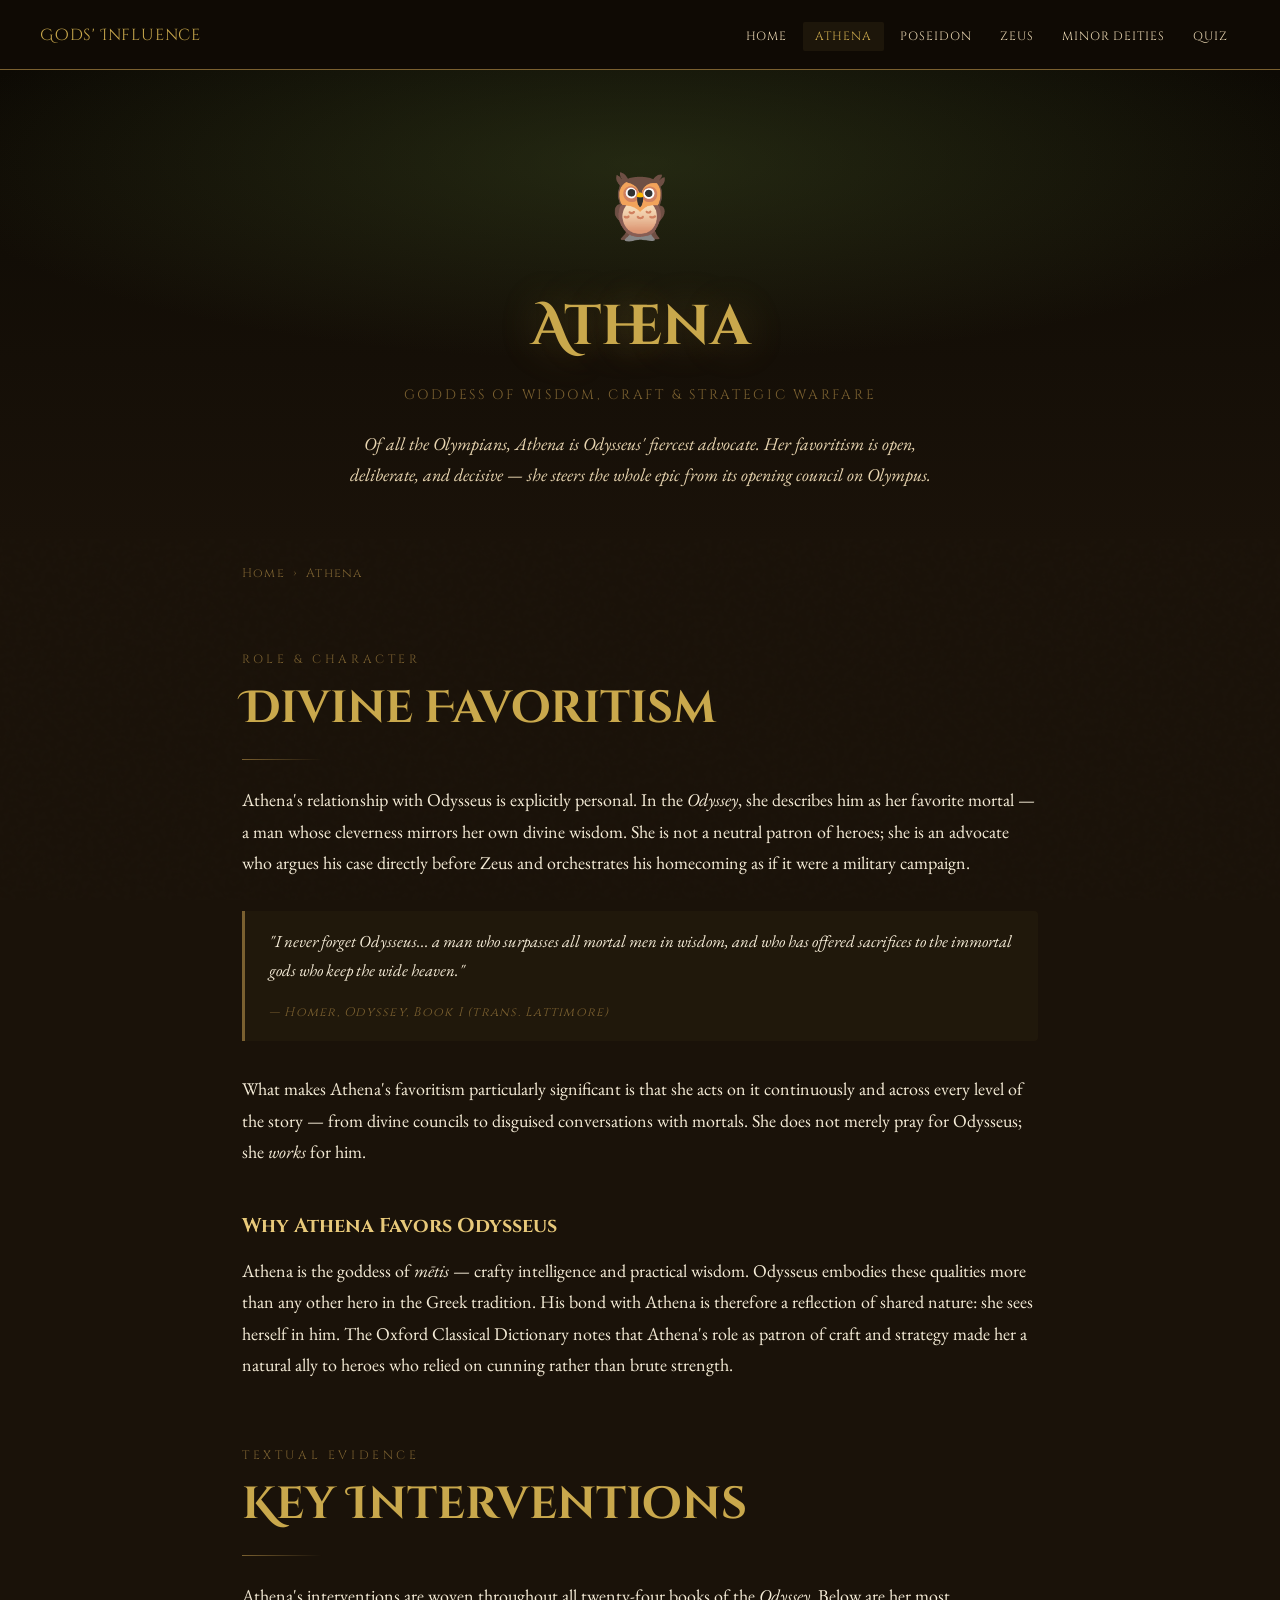
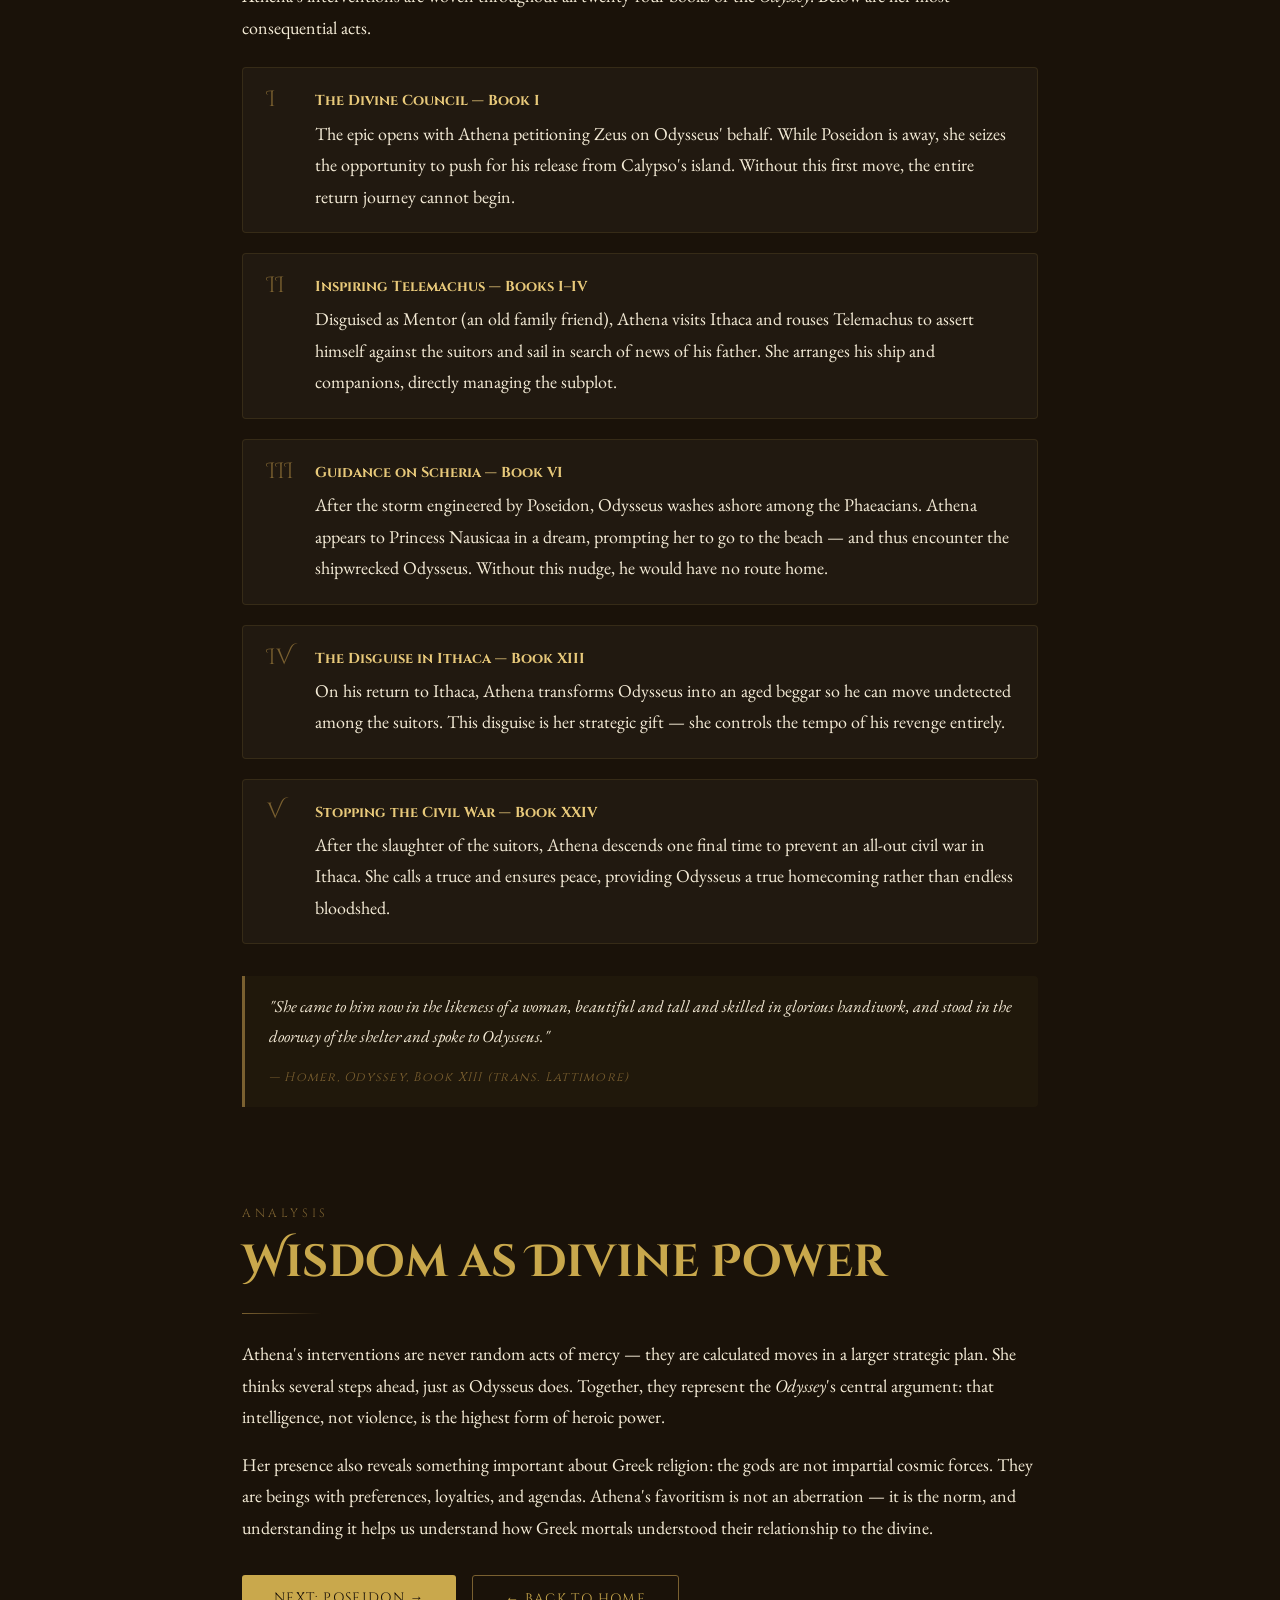
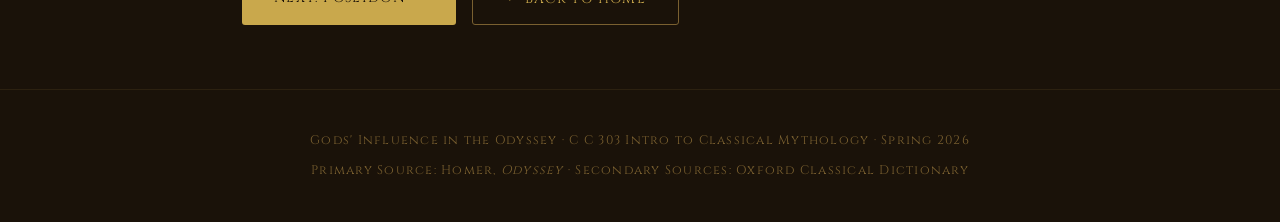
==== athena.html @ a0365f71 "initial base website" ====
<!DOCTYPE html>
<html lang="en">
<head>
  <meta charset="UTF-8" />
  <meta name="viewport" content="width=device-width, initial-scale=1.0" />
  <title>Athena — Gods' Influence in the Odyssey</title>
  <link rel="stylesheet" href="style.css" />
</head>
<body>

  <nav>
    <a href="index.html" class="nav-brand">Gods' Influence</a>
    <ul class="nav-links">
      <li><a href="index.html">Home</a></li>
      <li><a href="athena.html" class="active">Athena</a></li>
      <li><a href="poseidon.html">Poseidon</a></li>
      <li><a href="zeus.html">Zeus</a></li>
      <li><a href="minor.html">Minor Deities</a></li>
      <li><a href="quiz.html">Quiz</a></li>
    </ul>
  </nav>

  <div class="page">

    <!-- HERO -->
    <section class="god-hero">
      <div class="god-hero-bg" style="background:
        radial-gradient(ellipse 80% 60% at 50% 20%, rgba(74,94,42,0.35) 0%, transparent 70%),
        linear-gradient(180deg, #0d0a04 0%, #1a1209 100%);"></div>
      <div class="god-hero-content">
        <span class="god-hero-icon">🦉</span>
        <h1>Athena</h1>
        <p class="god-hero-epithet">Goddess of Wisdom, Craft & Strategic Warfare</p>
        <p class="god-hero-desc">
          Of all the Olympians, Athena is Odysseus' fiercest advocate. Her favoritism is open,
          deliberate, and decisive — she steers the whole epic from its opening council on Olympus.
        </p>
      </div>
    </section>

    <!-- BREADCRUMB -->
    <div class="breadcrumb">
      <a href="index.html">Home</a><span>›</span>Athena
    </div>

    <!-- ROLE & FAVORITISM -->
    <section class="section fade-in">
      <p class="section-label">Role & Character</p>
      <h2>Divine Favoritism</h2>
      <div class="divider"></div>
      <p>
        Athena's relationship with Odysseus is explicitly personal. In the <em>Odyssey</em>, she
        describes him as her favorite mortal — a man whose cleverness mirrors her own divine wisdom.
        She is not a neutral patron of heroes; she is an advocate who argues his case directly before
        Zeus and orchestrates his homecoming as if it were a military campaign.
      </p>

      <div class="quote-block">
        <blockquote>
          "I never forget Odysseus... a man who surpasses all mortal men in wisdom, and who has
          offered sacrifices to the immortal gods who keep the wide heaven."
        </blockquote>
        <cite>— Homer, <em>Odyssey</em>, Book I (trans. Lattimore)</cite>
      </div>

      <p>
        What makes Athena's favoritism particularly significant is that she acts on it continuously
        and across every level of the story — from divine councils to disguised conversations with
        mortals. She does not merely pray for Odysseus; she <em>works</em> for him.
      </p>

      <h3>Why Athena Favors Odysseus</h3>
      <p>
        Athena is the goddess of <em>mētis</em> — crafty intelligence and practical wisdom.
        Odysseus embodies these qualities more than any other hero in the Greek tradition. His
        bond with Athena is therefore a reflection of shared nature: she sees herself in him.
        The Oxford Classical Dictionary notes that Athena's role as patron of craft and strategy
        made her a natural ally to heroes who relied on cunning rather than brute strength.
      </p>
    </section>

    <!-- KEY INTERVENTIONS -->
    <section class="section" style="padding-top:0;">
      <p class="section-label">Textual Evidence</p>
      <h2>Key Interventions</h2>
      <div class="divider"></div>
      <p>
        Athena's interventions are woven throughout all twenty-four books of the <em>Odyssey</em>.
        Below are her most consequential acts.
      </p>

      <div class="interventions">

        <div class="intervention">
          <div class="intervention-num">I</div>
          <div class="intervention-text">
            <strong>The Divine Council — Book I</strong>
            The epic opens with Athena petitioning Zeus on Odysseus' behalf. While Poseidon is away,
            she seizes the opportunity to push for his release from Calypso's island. Without this
            first move, the entire return journey cannot begin.
          </div>
        </div>

        <div class="intervention">
          <div class="intervention-num">II</div>
          <div class="intervention-text">
            <strong>Inspiring Telemachus — Books I–IV</strong>
            Disguised as Mentor (an old family friend), Athena visits Ithaca and rouses Telemachus
            to assert himself against the suitors and sail in search of news of his father. She
            arranges his ship and companions, directly managing the subplot.
          </div>
        </div>

        <div class="intervention">
          <div class="intervention-num">III</div>
          <div class="intervention-text">
            <strong>Guidance on Scheria — Book VI</strong>
            After the storm engineered by Poseidon, Odysseus washes ashore among the Phaeacians.
            Athena appears to Princess Nausicaa in a dream, prompting her to go to the beach — and
            thus encounter the shipwrecked Odysseus. Without this nudge, he would have no route home.
          </div>
        </div>

        <div class="intervention">
          <div class="intervention-num">IV</div>
          <div class="intervention-text">
            <strong>The Disguise in Ithaca — Book XIII</strong>
            On his return to Ithaca, Athena transforms Odysseus into an aged beggar so he can move
            undetected among the suitors. This disguise is her strategic gift — she controls the
            tempo of his revenge entirely.
          </div>
        </div>

        <div class="intervention">
          <div class="intervention-num">V</div>
          <div class="intervention-text">
            <strong>Stopping the Civil War — Book XXIV</strong>
            After the slaughter of the suitors, Athena descends one final time to prevent an all-out
            civil war in Ithaca. She calls a truce and ensures peace, providing Odysseus a true
            homecoming rather than endless bloodshed.
          </div>
        </div>

      </div>

      <div class="quote-block">
        <blockquote>
          "She came to him now in the likeness of a woman, beautiful and tall and skilled in
          glorious handiwork, and stood in the doorway of the shelter and spoke to Odysseus."
        </blockquote>
        <cite>— Homer, <em>Odyssey</em>, Book XIII (trans. Lattimore)</cite>
      </div>
    </section>

    <!-- SIGNIFICANCE -->
    <section class="section" style="padding-top:0;">
      <p class="section-label">Analysis</p>
      <h2>Wisdom as Divine Power</h2>
      <div class="divider"></div>
      <p>
        Athena's interventions are never random acts of mercy — they are calculated moves in a
        larger strategic plan. She thinks several steps ahead, just as Odysseus does. Together,
        they represent the <em>Odyssey</em>'s central argument: that intelligence, not violence,
        is the highest form of heroic power.
      </p>
      <p style="margin-top:1rem;">
        Her presence also reveals something important about Greek religion: the gods are not
        impartial cosmic forces. They are beings with preferences, loyalties, and agendas.
        Athena's favoritism is not an aberration — it is the norm, and understanding it helps us
        understand how Greek mortals understood their relationship to the divine.
      </p>
      <div style="margin-top:2rem;display:flex;gap:1rem;flex-wrap:wrap;">
        <a href="poseidon.html" class="btn btn-primary" style="text-decoration:none;">Next: Poseidon →</a>
        <a href="index.html" class="btn btn-secondary" style="text-decoration:none;">← Back to Home</a>
      </div>
    </section>

  </div>

  <footer>
    <p>Gods' Influence in the Odyssey · C C 303 Intro to Classical Mythology · Spring 2026</p>
    <p>Primary Source: Homer, <em>Odyssey</em> · Secondary Sources: Oxford Classical Dictionary</p>
  </footer>

</body>
</html>
---- style.css ----
@import url('https://fonts.googleapis.com/css2?family=Cinzel+Decorative:wght@400;700;900&family=Cinzel:wght@400;600;700&family=EB+Garamond:ital,wght@0,400;0,500;1,400;1,500&display=swap');

:root {
  --gold: #c9a84c;
  --gold-light: #e8c97a;
  --gold-dim: #7a6030;
  --parchment: #f5ecd7;
  --parchment-dark: #e8d5b0;
  --ink: #1a1209;
  --ink-mid: #3a2e1a;
  --olive: #4a5e2a;
  --aegean: #1a3a5c;
  --aegean-light: #2a5580;
  --terracotta: #b54a2a;
  --shadow: rgba(0,0,0,0.5);
  --nav-h: 70px;
}

*, *::before, *::after { box-sizing: border-box; margin: 0; padding: 0; }

html { scroll-behavior: smooth; }

body {
  background: var(--ink);
  color: var(--parchment);
  font-family: 'EB Garamond', Georgia, serif;
  font-size: 18px;
  line-height: 1.75;
  min-height: 100vh;
}

/* ── NOISE OVERLAY ── */
body::before {
  content: '';
  position: fixed;
  inset: 0;
  background-image: url("data:image/svg+xml,%3Csvg viewBox='0 0 200 200' xmlns='http://www.w3.org/2000/svg'%3E%3Cfilter id='n'%3E%3CfeTurbulence type='fractalNoise' baseFrequency='0.75' numOctaves='4' stitchTiles='stitch'/%3E%3C/filter%3E%3Crect width='100%25' height='100%25' filter='url(%23n)' opacity='0.04'/%3E%3C/svg%3E");
  pointer-events: none;
  z-index: 0;
  opacity: 0.3;
}

/* ── NAVIGATION ── */
nav {
  position: fixed;
  top: 0; left: 0; right: 0;
  height: var(--nav-h);
  background: rgba(15, 10, 5, 0.92);
  backdrop-filter: blur(10px);
  border-bottom: 1px solid var(--gold-dim);
  display: flex;
  align-items: center;
  justify-content: space-between;
  padding: 0 2.5rem;
  z-index: 1000;
}

.nav-brand {
  font-family: 'Cinzel Decorative', serif;
  font-size: 1rem;
  color: var(--gold);
  text-decoration: none;
  letter-spacing: 0.05em;
}

.nav-links {
  display: flex;
  gap: 0.25rem;
  list-style: none;
  flex-wrap: wrap;
  justify-content: flex-end;
}

.nav-links a {
  font-family: 'Cinzel', serif;
  font-size: 0.75rem;
  letter-spacing: 0.08em;
  text-transform: uppercase;
  color: var(--parchment-dark);
  text-decoration: none;
  padding: 0.4rem 0.75rem;
  border-radius: 2px;
  transition: color 0.2s, background 0.2s;
}

.nav-links a:hover, .nav-links a.active {
  color: var(--gold);
  background: rgba(201,168,76,0.08);
}

/* ── PAGE WRAPPER ── */
.page { padding-top: var(--nav-h); position: relative; z-index: 1; }

/* ── HERO ── */
.hero {
  position: relative;
  min-height: 92vh;
  display: flex;
  flex-direction: column;
  align-items: center;
  justify-content: center;
  text-align: center;
  padding: 4rem 2rem;
  overflow: hidden;
}

.hero-bg {
  position: absolute;
  inset: 0;
  background:
    radial-gradient(ellipse 80% 60% at 50% 30%, rgba(26,58,92,0.6) 0%, transparent 70%),
    radial-gradient(ellipse 50% 40% at 80% 70%, rgba(181,74,42,0.15) 0%, transparent 60%),
    radial-gradient(ellipse 60% 50% at 20% 80%, rgba(74,94,42,0.1) 0%, transparent 60%),
    linear-gradient(180deg, #0d0a04 0%, #1a1209 60%, #0d0a04 100%);
}

.hero-columns {
  position: absolute;
  inset: 0;
  background-image:
    repeating-linear-gradient(90deg, transparent, transparent 120px, rgba(201,168,76,0.03) 120px, rgba(201,168,76,0.03) 122px);
  pointer-events: none;
}

.hero-content { position: relative; z-index: 2; max-width: 850px; }

.hero-eyebrow {
  font-family: 'Cinzel', serif;
  font-size: 0.8rem;
  letter-spacing: 0.3em;
  color: var(--gold-dim);
  text-transform: uppercase;
  margin-bottom: 1.5rem;
  animation: fadeUp 0.8s ease both;
}

.hero h1 {
  font-family: 'Cinzel Decorative', serif;
  font-size: clamp(2.2rem, 6vw, 4.5rem);
  font-weight: 900;
  color: var(--gold);
  line-height: 1.15;
  margin-bottom: 1.5rem;
  text-shadow: 0 0 60px rgba(201,168,76,0.3), 0 2px 4px rgba(0,0,0,0.8);
  animation: fadeUp 0.8s 0.1s ease both;
}

.hero-subtitle {
  font-size: 1.2rem;
  font-style: italic;
  color: var(--parchment-dark);
  max-width: 640px;
  margin: 0 auto 2.5rem;
  animation: fadeUp 0.8s 0.2s ease both;
}

.hero-divider {
  width: 120px;
  height: 1px;
  background: linear-gradient(90deg, transparent, var(--gold), transparent);
  margin: 0 auto 2.5rem;
  animation: fadeUp 0.8s 0.3s ease both;
}

.hero-thesis {
  background: rgba(201,168,76,0.06);
  border: 1px solid rgba(201,168,76,0.2);
  border-radius: 4px;
  padding: 1.5rem 2rem;
  font-size: 1.05rem;
  color: var(--parchment);
  max-width: 680px;
  margin: 0 auto 3rem;
  animation: fadeUp 0.8s 0.4s ease both;
}

/* ── GOD CARDS ── */
.gods-grid {
  display: grid;
  grid-template-columns: repeat(auto-fit, minmax(260px, 1fr));
  gap: 1.5rem;
  max-width: 1100px;
  margin: 0 auto;
  padding: 0 2rem 5rem;
  animation: fadeUp 0.8s 0.5s ease both;
}

.god-card {
  background: rgba(255,255,255,0.03);
  border: 1px solid rgba(201,168,76,0.15);
  border-radius: 4px;
  padding: 2rem 1.75rem;
  text-decoration: none;
  color: inherit;
  display: flex;
  flex-direction: column;
  gap: 0.75rem;
  transition: transform 0.25s, border-color 0.25s, background 0.25s;
  position: relative;
  overflow: hidden;
}

.god-card::before {
  content: '';
  position: absolute;
  inset: 0;
  opacity: 0;
  transition: opacity 0.3s;
}

.god-card:hover { transform: translateY(-4px); border-color: var(--gold-dim); background: rgba(255,255,255,0.06); }
.god-card:hover::before { opacity: 1; }

.god-card.athena::before { background: radial-gradient(ellipse at top, rgba(74,94,42,0.15) 0%, transparent 70%); }
.god-card.poseidon::before { background: radial-gradient(ellipse at top, rgba(26,58,92,0.3) 0%, transparent 70%); }
.god-card.zeus::before { background: radial-gradient(ellipse at top, rgba(201,168,76,0.1) 0%, transparent 70%); }
.god-card.minor::before { background: radial-gradient(ellipse at top, rgba(181,74,42,0.1) 0%, transparent 70%); }

.god-card-icon { font-size: 2.5rem; }
.god-card-title {
  font-family: 'Cinzel', serif;
  font-size: 1.2rem;
  color: var(--gold);
  font-weight: 600;
}
.god-card-role {
  font-size: 0.85rem;
  font-family: 'Cinzel', serif;
  letter-spacing: 0.1em;
  color: var(--gold-dim);
  text-transform: uppercase;
}
.god-card-desc { font-size: 0.95rem; color: var(--parchment-dark); }
.god-card-arrow {
  font-family: 'Cinzel', serif;
  font-size: 0.8rem;
  color: var(--gold-dim);
  letter-spacing: 0.1em;
  margin-top: auto;
  transition: color 0.2s;
}
.god-card:hover .god-card-arrow { color: var(--gold); }

/* ── SECTION CONTAINERS ── */
.section { max-width: 860px; margin: 0 auto; padding: 4rem 2rem; }
.section + .section { padding-top: 0; }

.section-label {
  font-family: 'Cinzel', serif;
  font-size: 0.75rem;
  letter-spacing: 0.3em;
  color: var(--gold-dim);
  text-transform: uppercase;
  margin-bottom: 0.75rem;
}

.section h2 {
  font-family: 'Cinzel Decorative', serif;
  font-size: clamp(1.6rem, 4vw, 2.8rem);
  color: var(--gold);
  line-height: 1.2;
  margin-bottom: 1.5rem;
}

.section h3 {
  font-family: 'Cinzel', serif;
  font-size: 1.25rem;
  color: var(--gold-light);
  margin: 2.5rem 0 0.75rem;
}

.divider {
  width: 80px;
  height: 1px;
  background: linear-gradient(90deg, var(--gold-dim), transparent);
  margin: 1.5rem 0;
}

/* ── QUOTE BLOCK ── */
.quote-block {
  border-left: 3px solid var(--gold-dim);
  padding: 1rem 1.5rem;
  margin: 2rem 0;
  background: rgba(201,168,76,0.04);
  border-radius: 0 4px 4px 0;
}

.quote-block blockquote {
  font-style: italic;
  font-size: 1.05rem;
  color: var(--parchment);
  margin-bottom: 0.5rem;
}

.quote-block cite {
  font-family: 'Cinzel', serif;
  font-size: 0.78rem;
  color: var(--gold-dim);
  letter-spacing: 0.1em;
}

/* ── INTERVENTION CARDS ── */
.interventions { display: flex; flex-direction: column; gap: 1.25rem; margin: 1.5rem 0; }

.intervention {
  background: rgba(255,255,255,0.03);
  border: 1px solid rgba(201,168,76,0.12);
  border-radius: 4px;
  padding: 1.25rem 1.5rem;
  display: flex;
  gap: 1rem;
  align-items: flex-start;
}

.intervention-num {
  font-family: 'Cinzel Decorative', serif;
  font-size: 1.4rem;
  color: var(--gold-dim);
  line-height: 1;
  min-width: 2rem;
}

.intervention-text strong {
  font-family: 'Cinzel', serif;
  font-size: 0.9rem;
  color: var(--gold-light);
  display: block;
  margin-bottom: 0.25rem;
}

/* ── GOD PAGE HERO ── */
.god-hero {
  min-height: 45vh;
  display: flex;
  flex-direction: column;
  align-items: center;
  justify-content: center;
  text-align: center;
  padding: 5rem 2rem 3rem;
  position: relative;
  overflow: hidden;
}

.god-hero-bg {
  position: absolute;
  inset: 0;
  z-index: 0;
}

.god-hero-content { position: relative; z-index: 1; }

.god-hero-icon { font-size: 4rem; margin-bottom: 1rem; display: block; }

.god-hero h1 {
  font-family: 'Cinzel Decorative', serif;
  font-size: clamp(2rem, 5vw, 3.5rem);
  color: var(--gold);
  text-shadow: 0 0 40px rgba(201,168,76,0.3);
  margin-bottom: 0.5rem;
}

.god-hero-epithet {
  font-family: 'Cinzel', serif;
  font-size: 0.85rem;
  letter-spacing: 0.2em;
  color: var(--gold-dim);
  text-transform: uppercase;
  margin-bottom: 1.25rem;
}

.god-hero-desc {
  font-style: italic;
  color: var(--parchment-dark);
  max-width: 600px;
  margin: 0 auto;
}

/* ── MINOR DEITY CARDS ── */
.minor-grid {
  display: grid;
  grid-template-columns: repeat(auto-fit, minmax(250px, 1fr));
  gap: 1.5rem;
  margin: 2rem 0;
}

.minor-card {
  background: rgba(255,255,255,0.03);
  border: 1px solid rgba(201,168,76,0.12);
  border-radius: 4px;
  padding: 1.75rem;
}

.minor-card-header {
  display: flex;
  align-items: center;
  gap: 0.75rem;
  margin-bottom: 1rem;
}

.minor-card-icon { font-size: 2rem; }

.minor-card h3 {
  font-family: 'Cinzel', serif;
  font-size: 1.1rem;
  color: var(--gold);
  margin: 0;
}

.minor-card-role {
  font-size: 0.78rem;
  font-family: 'Cinzel', serif;
  color: var(--gold-dim);
  letter-spacing: 0.1em;
  text-transform: uppercase;
}

/* ── QUIZ ── */
.quiz-container {
  max-width: 700px;
  margin: 0 auto;
  padding: 3rem 2rem 5rem;
}

.quiz-header { text-align: center; margin-bottom: 3rem; }

.quiz-progress {
  display: flex;
  align-items: center;
  gap: 1rem;
  margin-bottom: 2rem;
  font-family: 'Cinzel', serif;
  font-size: 0.8rem;
  color: var(--gold-dim);
  letter-spacing: 0.1em;
}

.progress-bar {
  flex: 1;
  height: 3px;
  background: rgba(201,168,76,0.15);
  border-radius: 2px;
  overflow: hidden;
}

.progress-fill {
  height: 100%;
  background: linear-gradient(90deg, var(--gold-dim), var(--gold));
  transition: width 0.5s ease;
}

.quiz-question-card {
  background: rgba(255,255,255,0.03);
  border: 1px solid rgba(201,168,76,0.2);
  border-radius: 6px;
  padding: 2.5rem;
  min-height: 320px;
  display: flex;
  flex-direction: column;
}

.quiz-q-num {
  font-family: 'Cinzel', serif;
  font-size: 0.75rem;
  color: var(--gold-dim);
  letter-spacing: 0.2em;
  text-transform: uppercase;
  margin-bottom: 1.25rem;
}

.quiz-question {
  font-size: 1.2rem;
  color: var(--parchment);
  margin-bottom: 2rem;
  flex: 1;
}

.quiz-options {
  display: flex;
  flex-direction: column;
  gap: 0.75rem;
}

.quiz-option {
  background: rgba(255,255,255,0.03);
  border: 1px solid rgba(201,168,76,0.15);
  border-radius: 4px;
  padding: 0.85rem 1.25rem;
  text-align: left;
  font-family: 'EB Garamond', serif;
  font-size: 1rem;
  color: var(--parchment-dark);
  cursor: pointer;
  transition: border-color 0.2s, background 0.2s, color 0.2s;
}

.quiz-option:hover:not(:disabled) {
  border-color: var(--gold-dim);
  background: rgba(201,168,76,0.07);
  color: var(--parchment);
}

.quiz-option.correct { border-color: var(--olive); background: rgba(74,94,42,0.2); color: #8cb87a; }
.quiz-option.wrong { border-color: var(--terracotta); background: rgba(181,74,42,0.15); color: #e07a6a; }
.quiz-option:disabled { cursor: default; }

.quiz-feedback {
  margin-top: 1.5rem;
  padding: 1rem 1.25rem;
  border-radius: 4px;
  font-style: italic;
  font-size: 0.95rem;
  display: none;
}

.quiz-feedback.show { display: block; }
.quiz-feedback.correct { background: rgba(74,94,42,0.15); color: #8cb87a; border-left: 3px solid var(--olive); }
.quiz-feedback.wrong { background: rgba(181,74,42,0.1); color: #e07a6a; border-left: 3px solid var(--terracotta); }

.quiz-nav {
  display: flex;
  justify-content: flex-end;
  margin-top: 2rem;
}

.btn {
  font-family: 'Cinzel', serif;
  font-size: 0.85rem;
  letter-spacing: 0.1em;
  text-transform: uppercase;
  padding: 0.75rem 2rem;
  border-radius: 3px;
  cursor: pointer;
  border: none;
  transition: transform 0.15s, opacity 0.15s;
}

.btn:hover { transform: translateY(-2px); opacity: 0.9; }
.btn:active { transform: translateY(0); }

.btn-primary {
  background: var(--gold);
  color: var(--ink);
}

.btn-secondary {
  background: transparent;
  border: 1px solid var(--gold-dim);
  color: var(--gold);
}

/* ── SCORE CARD ── */
.score-card {
  text-align: center;
  padding: 3rem 2rem;
  background: rgba(255,255,255,0.03);
  border: 1px solid rgba(201,168,76,0.2);
  border-radius: 6px;
}

.score-icon { font-size: 4rem; margin-bottom: 1rem; }
.score-value {
  font-family: 'Cinzel Decorative', serif;
  font-size: 4rem;
  color: var(--gold);
  line-height: 1;
  margin-bottom: 0.5rem;
}
.score-label {
  font-family: 'Cinzel', serif;
  font-size: 0.85rem;
  letter-spacing: 0.15em;
  color: var(--gold-dim);
  text-transform: uppercase;
  margin-bottom: 1.5rem;
}
.score-message {
  font-style: italic;
  color: var(--parchment-dark);
  max-width: 480px;
  margin: 0 auto 2rem;
}

.score-breakdown {
  display: flex;
  gap: 1rem;
  justify-content: center;
  flex-wrap: wrap;
  margin-bottom: 2rem;
}

.score-stat {
  background: rgba(201,168,76,0.06);
  border: 1px solid rgba(201,168,76,0.15);
  border-radius: 4px;
  padding: 0.75rem 1.5rem;
  font-family: 'Cinzel', serif;
  font-size: 0.85rem;
  color: var(--parchment-dark);
}

.score-stat strong { display: block; font-size: 1.5rem; color: var(--gold); }

/* ── FOOTER ── */
footer {
  border-top: 1px solid rgba(201,168,76,0.1);
  padding: 2.5rem 2rem;
  text-align: center;
  font-family: 'Cinzel', serif;
  font-size: 0.78rem;
  letter-spacing: 0.1em;
  color: var(--gold-dim);
}

footer p + p { margin-top: 0.5rem; }

/* ── FADE-UP ANIMATION ── */
@keyframes fadeUp {
  from { opacity: 0; transform: translateY(20px); }
  to { opacity: 1; transform: translateY(0); }
}

.fade-in { animation: fadeUp 0.7s ease both; }

/* ── BREADCRUMB ── */
.breadcrumb {
  font-family: 'Cinzel', serif;
  font-size: 0.78rem;
  letter-spacing: 0.1em;
  color: var(--gold-dim);
  padding: 1.5rem 2rem 0;
  max-width: 860px;
  margin: 0 auto;
}

.breadcrumb a { color: var(--gold-dim); text-decoration: none; }
.breadcrumb a:hover { color: var(--gold); }
.breadcrumb span { margin: 0 0.5rem; }

/* ── RESPONSIVE ── */
@media (max-width: 640px) {
  nav { padding: 0 1rem; }
  .nav-brand { font-size: 0.8rem; }
  .nav-links a { font-size: 0.68rem; padding: 0.35rem 0.5rem; }
  .gods-grid { grid-template-columns: 1fr; padding: 0 1rem 3rem; }
  .section { padding: 2.5rem 1.25rem; }
  .quiz-question-card { padding: 1.5rem; }
}
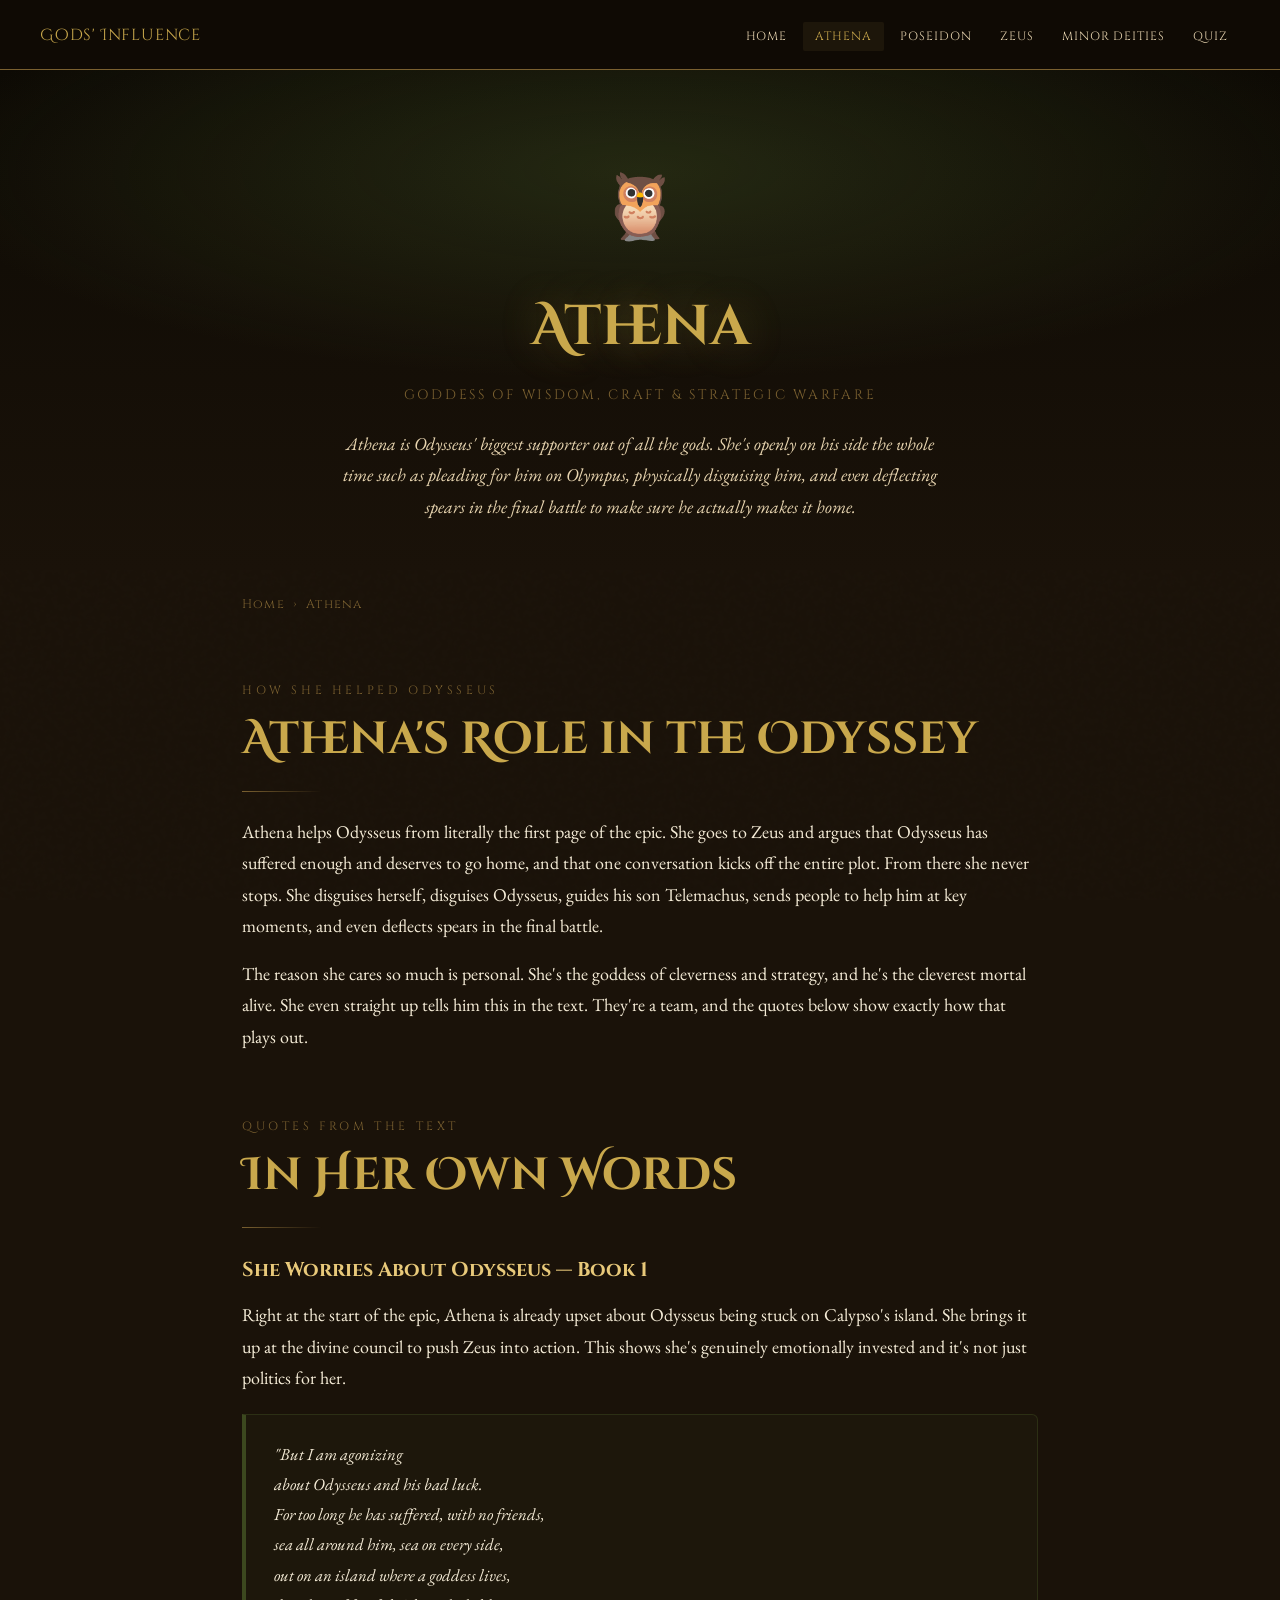
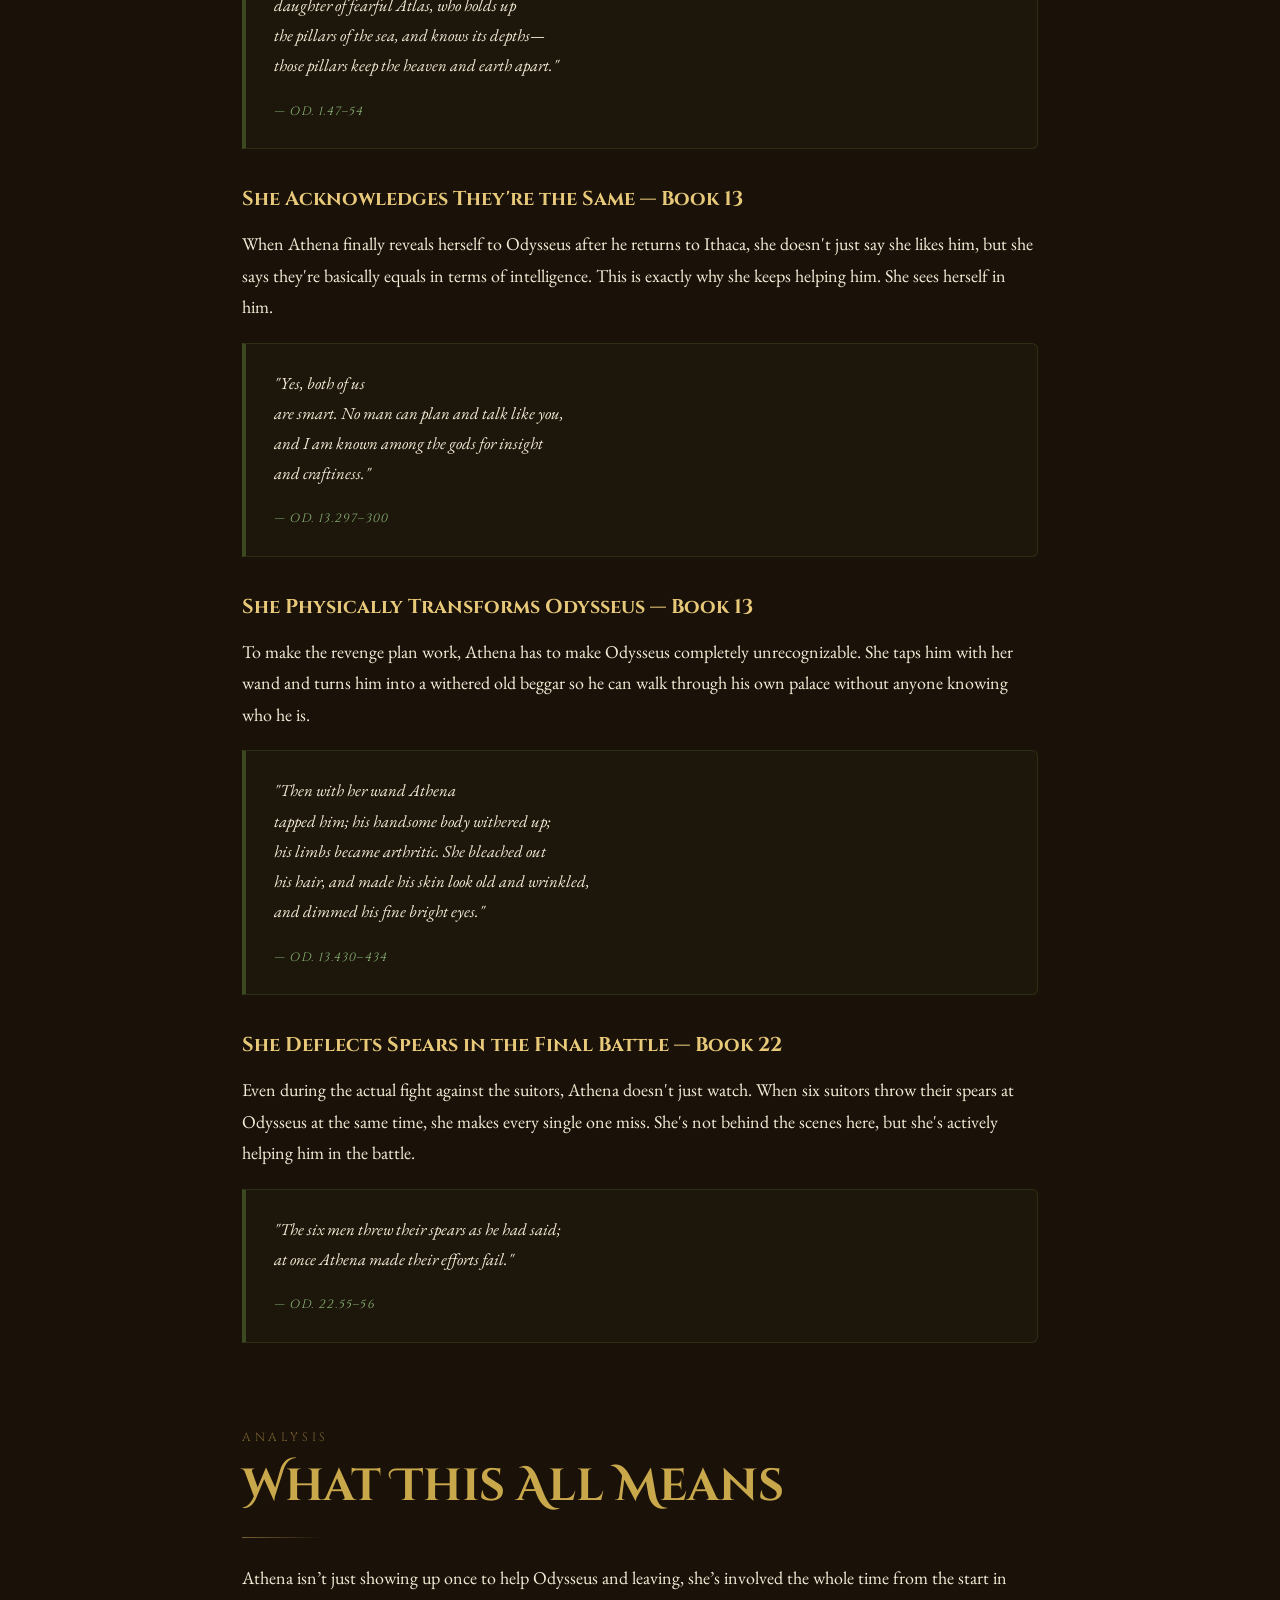
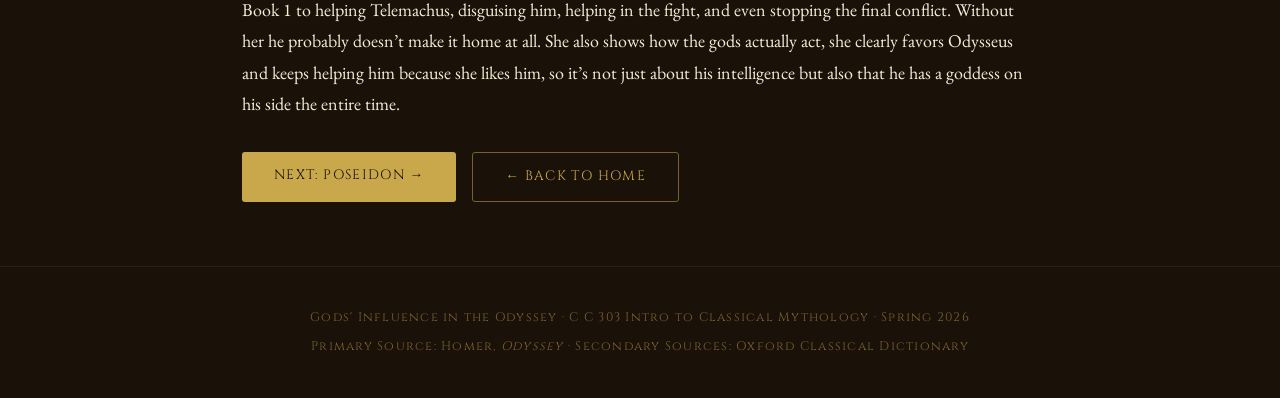
==== commit 5d536825: "homepage complete" ====
--- a/athena.html
+++ b/athena.html
@@ -5,6 +5,31 @@
   <meta name="viewport" content="width=device-width, initial-scale=1.0" />
   <title>Athena — Gods' Influence in the Odyssey</title>
   <link rel="stylesheet" href="style.css" />
+  <style>
+    .quote-card {
+      background: rgba(74,94,42,0.08);
+      border: 1px solid rgba(74,94,42,0.35);
+      border-left: 4px solid rgba(74,94,42,0.7);
+      border-radius: 0 6px 6px 0;
+      padding: 1.5rem 1.75rem;
+      margin: 1.25rem 0;
+    }
+    .quote-card blockquote {
+      font-style: italic;
+      font-size: 1.05rem;
+      color: var(--parchment);
+      line-height: 1.8;
+      margin-bottom: 0.75rem;
+      white-space: pre-line;
+    }
+    .quote-card cite {
+      font-family: 'Cinzel', serif;
+      font-size: 0.75rem;
+      letter-spacing: 0.1em;
+      color: #8cb87a;
+      text-transform: uppercase;
+    }
+  </style>
 </head>
 <body>
 
@@ -22,7 +47,6 @@
 
   <div class="page">
 
-    <!-- HERO -->
     <section class="god-hero">
       <div class="god-hero-bg" style="background:
         radial-gradient(ellipse 80% 60% at 50% 20%, rgba(74,94,42,0.35) 0%, transparent 70%),
@@ -32,142 +56,107 @@
         <h1>Athena</h1>
         <p class="god-hero-epithet">Goddess of Wisdom, Craft & Strategic Warfare</p>
         <p class="god-hero-desc">
-          Of all the Olympians, Athena is Odysseus' fiercest advocate. Her favoritism is open,
-          deliberate, and decisive — she steers the whole epic from its opening council on Olympus.
+          Athena is Odysseus' biggest supporter out of all the gods. She's openly on his side
+          the whole time such as pleading for him on Olympus, physically disguising him, and even
+          deflecting spears in the final battle to make sure he actually makes it home.
         </p>
       </div>
     </section>
 
-    <!-- BREADCRUMB -->
     <div class="breadcrumb">
       <a href="index.html">Home</a><span>›</span>Athena
     </div>
 
-    <!-- ROLE & FAVORITISM -->
     <section class="section fade-in">
-      <p class="section-label">Role & Character</p>
-      <h2>Divine Favoritism</h2>
+      <p class="section-label">How She Helped Odysseus</p>
+      <h2>Athena's Role in the Odyssey</h2>
       <div class="divider"></div>
       <p>
-        Athena's relationship with Odysseus is explicitly personal. In the <em>Odyssey</em>, she
-        describes him as her favorite mortal — a man whose cleverness mirrors her own divine wisdom.
-        She is not a neutral patron of heroes; she is an advocate who argues his case directly before
-        Zeus and orchestrates his homecoming as if it were a military campaign.
+        Athena helps Odysseus from literally the first page of the epic. She goes to Zeus and argues
+        that Odysseus has suffered enough and deserves to go home, and that one conversation kicks off
+        the entire plot. From there she never stops. She disguises herself, disguises Odysseus, guides
+        his son Telemachus, sends people to help him at key moments, and even deflects spears in the
+        final battle.
       </p>
-
-      <div class="quote-block">
-        <blockquote>
-          "I never forget Odysseus... a man who surpasses all mortal men in wisdom, and who has
-          offered sacrifices to the immortal gods who keep the wide heaven."
-        </blockquote>
-        <cite>— Homer, <em>Odyssey</em>, Book I (trans. Lattimore)</cite>
-      </div>
-
-      <p>
-        What makes Athena's favoritism particularly significant is that she acts on it continuously
-        and across every level of the story — from divine councils to disguised conversations with
-        mortals. She does not merely pray for Odysseus; she <em>works</em> for him.
-      </p>
-
-      <h3>Why Athena Favors Odysseus</h3>
-      <p>
-        Athena is the goddess of <em>mētis</em> — crafty intelligence and practical wisdom.
-        Odysseus embodies these qualities more than any other hero in the Greek tradition. His
-        bond with Athena is therefore a reflection of shared nature: she sees herself in him.
-        The Oxford Classical Dictionary notes that Athena's role as patron of craft and strategy
-        made her a natural ally to heroes who relied on cunning rather than brute strength.
+      <p style="margin-top:1rem;">
+        The reason she cares so much is personal. She's the goddess of cleverness and strategy, and he's the cleverest mortal alive.
+        She even straight up tells him this in the text. They're a team, and the quotes below show
+        exactly how that plays out.
       </p>
     </section>
 
-    <!-- KEY INTERVENTIONS -->
     <section class="section" style="padding-top:0;">
-      <p class="section-label">Textual Evidence</p>
-      <h2>Key Interventions</h2>
+      <p class="section-label">Quotes from the Text</p>
+      <h2>In Her Own Words</h2>
+      <div class="divider"></div>
+
+      <h3 style="margin-top:1.5rem;">She Worries About Odysseus — Book 1</h3>
+      <p>
+        Right at the start of the epic, Athena is already upset about Odysseus being stuck on
+        Calypso's island. She brings it up at the divine council to push Zeus into action. This
+        shows she's genuinely emotionally invested and it's not just politics for her.
+      </p>
+      <div class="quote-card">
+        <blockquote>"But I am agonizing
+about Odysseus and his bad luck.
+For too long he has suffered, with no friends,
+sea all around him, sea on every side,
+out on an island where a goddess lives,
+daughter of fearful Atlas, who holds up
+the pillars of the sea, and knows its depths—
+those pillars keep the heaven and earth apart."</blockquote>
+        <cite>— Od. 1.47–54</cite>
+      </div>
+
+      <h3 style="margin-top:2rem;">She Acknowledges They're the Same — Book 13</h3>
+      <p>
+        When Athena finally reveals herself to Odysseus after he returns to Ithaca, she doesn't
+        just say she likes him, but she says they're basically equals in terms of intelligence. This
+        is exactly why she keeps helping him. She sees herself in him.
+      </p>
+      <div class="quote-card">
+        <blockquote>"Yes, both of us
+are smart. No man can plan and talk like you,
+and I am known among the gods for insight
+and craftiness."</blockquote>
+        <cite>— Od. 13.297–300</cite>
+      </div>
+
+      <h3 style="margin-top:2rem;">She Physically Transforms Odysseus — Book 13</h3>
+      <p>
+        To make the revenge plan work, Athena has to make Odysseus completely unrecognizable.
+        She taps him with her wand and turns him into a withered old beggar so he can walk
+        through his own palace without anyone knowing who he is. 
+      </p>
+      <div class="quote-card">
+        <blockquote>"Then with her wand Athena
+tapped him; his handsome body withered up;
+his limbs became arthritic. She bleached out
+his hair, and made his skin look old and wrinkled,
+and dimmed his fine bright eyes."</blockquote>
+        <cite>— Od. 13.430–434</cite>
+      </div>
+
+      <h3 style="margin-top:2rem;">She Deflects Spears in the Final Battle — Book 22</h3>
+      <p>
+        Even during the actual fight against the suitors, Athena doesn't just watch. When six
+        suitors throw their spears at Odysseus at the same time, she makes every single one miss.
+        She's not behind the scenes here, but she's actively helping him in the battle. 
+      </p>
+      <div class="quote-card">
+        <blockquote>"The six men threw their spears as he had said;
+at once Athena made their efforts fail."</blockquote>
+        <cite>— Od. 22.55–56</cite>
+      </div>
+
+    </section>
+
+    <section class="section" style="padding-top:0;">
+      <p class="section-label">Analysis</p>
+      <h2>What This All Means</h2>
       <div class="divider"></div>
       <p>
-        Athena's interventions are woven throughout all twenty-four books of the <em>Odyssey</em>.
-        Below are her most consequential acts.
-      </p>
-
-      <div class="interventions">
-
-        <div class="intervention">
-          <div class="intervention-num">I</div>
-          <div class="intervention-text">
-            <strong>The Divine Council — Book I</strong>
-            The epic opens with Athena petitioning Zeus on Odysseus' behalf. While Poseidon is away,
-            she seizes the opportunity to push for his release from Calypso's island. Without this
-            first move, the entire return journey cannot begin.
-          </div>
-        </div>
-
-        <div class="intervention">
-          <div class="intervention-num">II</div>
-          <div class="intervention-text">
-            <strong>Inspiring Telemachus — Books I–IV</strong>
-            Disguised as Mentor (an old family friend), Athena visits Ithaca and rouses Telemachus
-            to assert himself against the suitors and sail in search of news of his father. She
-            arranges his ship and companions, directly managing the subplot.
-          </div>
-        </div>
-
-        <div class="intervention">
-          <div class="intervention-num">III</div>
-          <div class="intervention-text">
-            <strong>Guidance on Scheria — Book VI</strong>
-            After the storm engineered by Poseidon, Odysseus washes ashore among the Phaeacians.
-            Athena appears to Princess Nausicaa in a dream, prompting her to go to the beach — and
-            thus encounter the shipwrecked Odysseus. Without this nudge, he would have no route home.
-          </div>
-        </div>
-
-        <div class="intervention">
-          <div class="intervention-num">IV</div>
-          <div class="intervention-text">
-            <strong>The Disguise in Ithaca — Book XIII</strong>
-            On his return to Ithaca, Athena transforms Odysseus into an aged beggar so he can move
-            undetected among the suitors. This disguise is her strategic gift — she controls the
-            tempo of his revenge entirely.
-          </div>
-        </div>
-
-        <div class="intervention">
-          <div class="intervention-num">V</div>
-          <div class="intervention-text">
-            <strong>Stopping the Civil War — Book XXIV</strong>
-            After the slaughter of the suitors, Athena descends one final time to prevent an all-out
-            civil war in Ithaca. She calls a truce and ensures peace, providing Odysseus a true
-            homecoming rather than endless bloodshed.
-          </div>
-        </div>
-
-      </div>
-
-      <div class="quote-block">
-        <blockquote>
-          "She came to him now in the likeness of a woman, beautiful and tall and skilled in
-          glorious handiwork, and stood in the doorway of the shelter and spoke to Odysseus."
-        </blockquote>
-        <cite>— Homer, <em>Odyssey</em>, Book XIII (trans. Lattimore)</cite>
-      </div>
-    </section>
-
-    <!-- SIGNIFICANCE -->
-    <section class="section" style="padding-top:0;">
-      <p class="section-label">Analysis</p>
-      <h2>Wisdom as Divine Power</h2>
-      <div class="divider"></div>
-      <p>
-        Athena's interventions are never random acts of mercy — they are calculated moves in a
-        larger strategic plan. She thinks several steps ahead, just as Odysseus does. Together,
-        they represent the <em>Odyssey</em>'s central argument: that intelligence, not violence,
-        is the highest form of heroic power.
-      </p>
-      <p style="margin-top:1rem;">
-        Her presence also reveals something important about Greek religion: the gods are not
-        impartial cosmic forces. They are beings with preferences, loyalties, and agendas.
-        Athena's favoritism is not an aberration — it is the norm, and understanding it helps us
-        understand how Greek mortals understood their relationship to the divine.
+        Athena isn’t just showing up once to help Odysseus and leaving, she’s involved the whole time from the start in Book 1 to helping Telemachus, disguising him, helping in the fight, and even stopping the final conflict. Without her he probably doesn’t make it home at all. She also shows how the gods actually act, she clearly favors Odysseus and keeps helping him because she likes him, so it’s not just about his intelligence but also that he has a goddess on his side the entire time.
       </p>
       <div style="margin-top:2rem;display:flex;gap:1rem;flex-wrap:wrap;">
         <a href="poseidon.html" class="btn btn-primary" style="text-decoration:none;">Next: Poseidon →</a>
@@ -183,4 +172,4 @@
   </footer>
 
 </body>
-</html>
+</html>
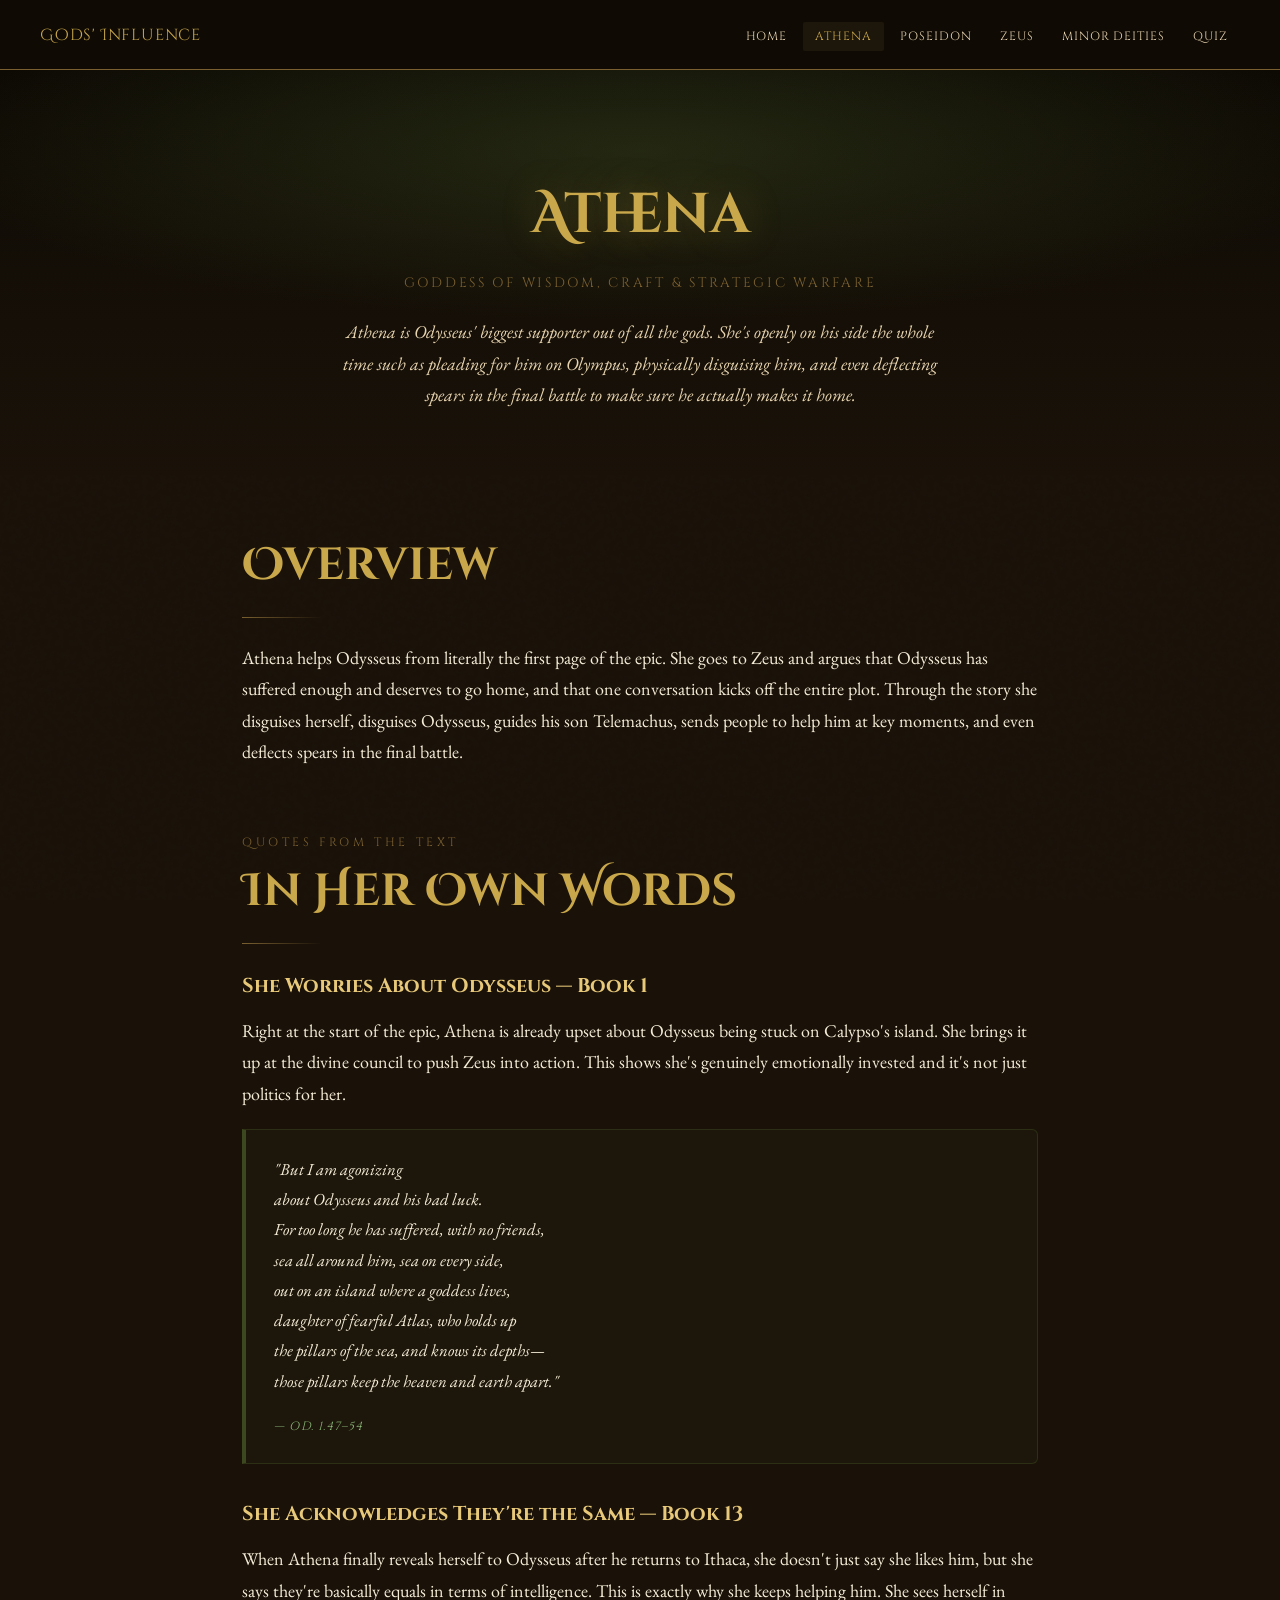
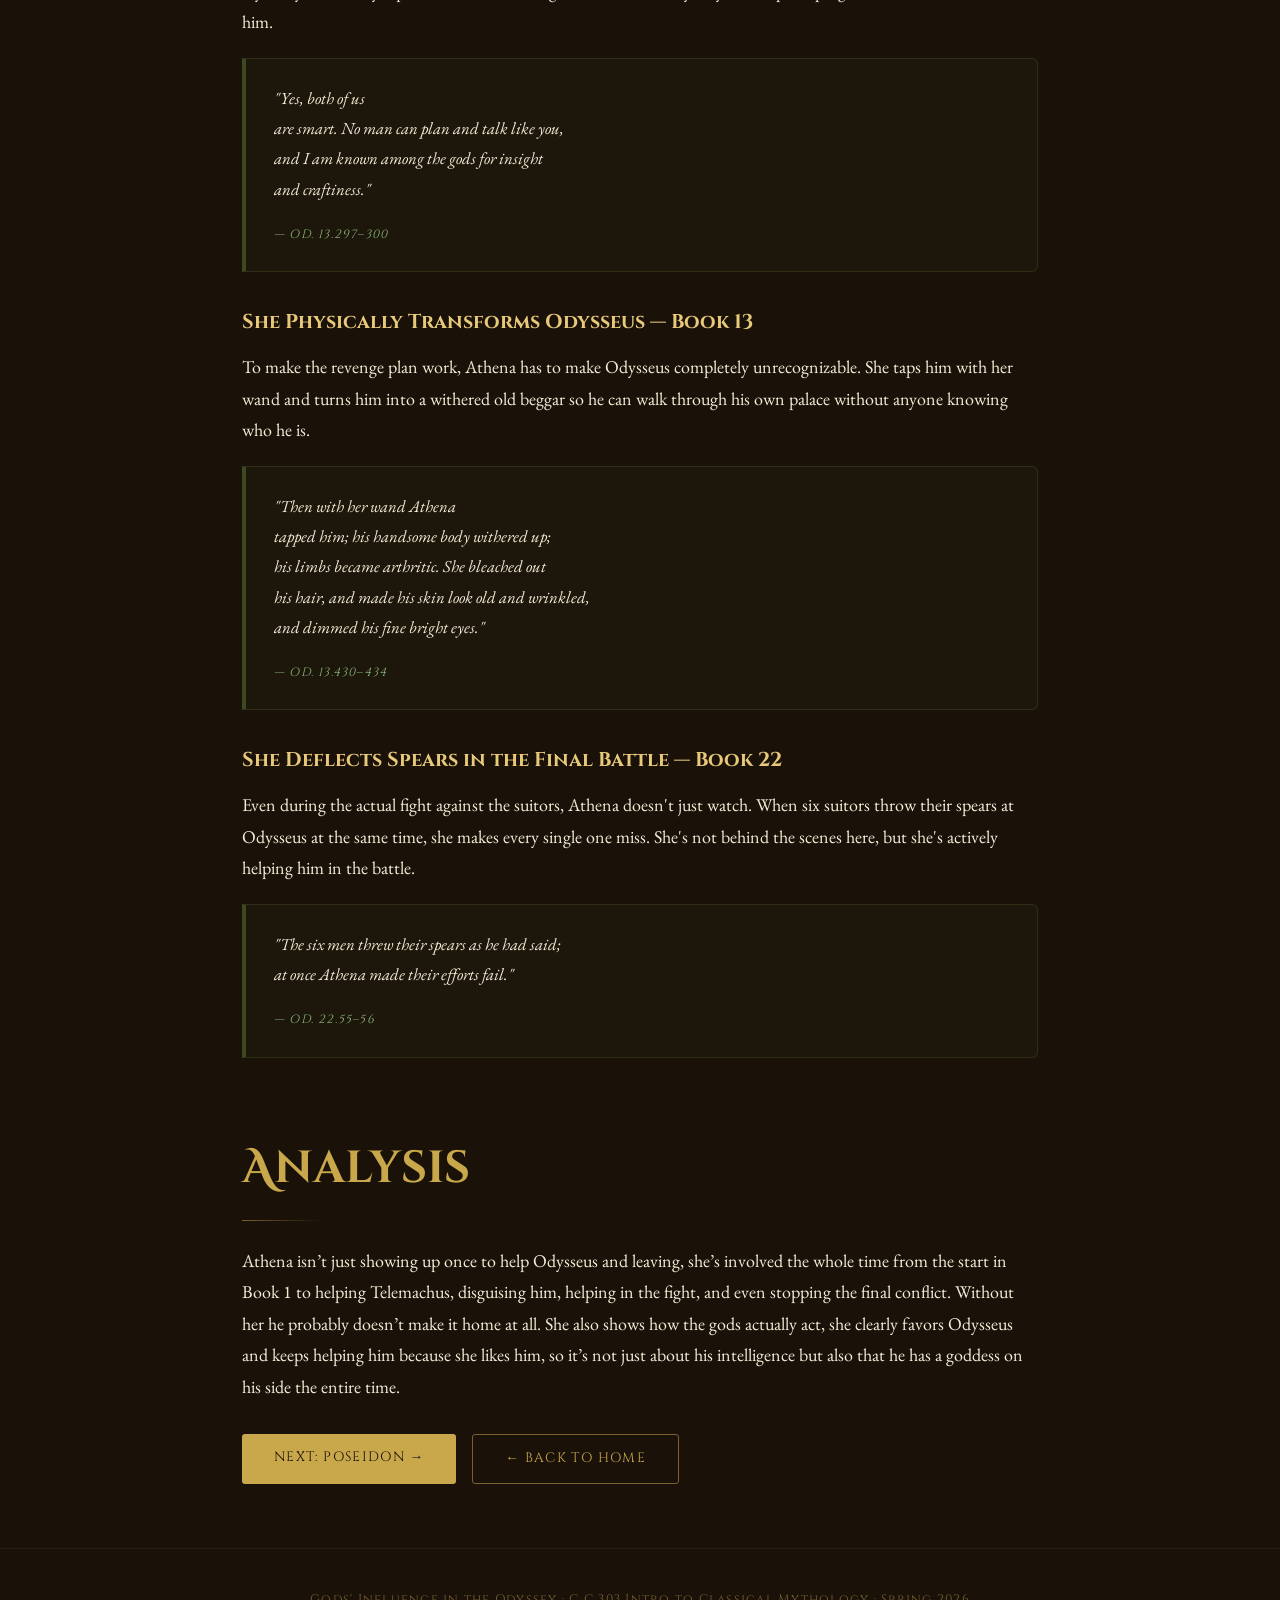
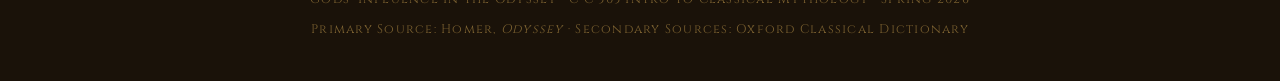
==== commit edd81adc: "fixed athena, minor, poseidon" ====
--- a/athena.html
+++ b/athena.html
@@ -52,7 +52,6 @@
         radial-gradient(ellipse 80% 60% at 50% 20%, rgba(74,94,42,0.35) 0%, transparent 70%),
         linear-gradient(180deg, #0d0a04 0%, #1a1209 100%);"></div>
       <div class="god-hero-content">
-        <span class="god-hero-icon">🦉</span>
         <h1>Athena</h1>
         <p class="god-hero-epithet">Goddess of Wisdom, Craft & Strategic Warfare</p>
         <p class="god-hero-desc">
@@ -63,26 +62,17 @@
       </div>
     </section>
 
-    <div class="breadcrumb">
-      <a href="index.html">Home</a><span>›</span>Athena
-    </div>
-
     <section class="section fade-in">
-      <p class="section-label">How She Helped Odysseus</p>
-      <h2>Athena's Role in the Odyssey</h2>
+      <h2>Overview</h2>
       <div class="divider"></div>
       <p>
         Athena helps Odysseus from literally the first page of the epic. She goes to Zeus and argues
         that Odysseus has suffered enough and deserves to go home, and that one conversation kicks off
-        the entire plot. From there she never stops. She disguises herself, disguises Odysseus, guides
+        the entire plot. Through the story she disguises herself, disguises Odysseus, guides
         his son Telemachus, sends people to help him at key moments, and even deflects spears in the
         final battle.
       </p>
-      <p style="margin-top:1rem;">
-        The reason she cares so much is personal. She's the goddess of cleverness and strategy, and he's the cleverest mortal alive.
-        She even straight up tells him this in the text. They're a team, and the quotes below show
-        exactly how that plays out.
-      </p>
+      
     </section>
 
     <section class="section" style="padding-top:0;">
@@ -152,8 +142,7 @@
     </section>
 
     <section class="section" style="padding-top:0;">
-      <p class="section-label">Analysis</p>
-      <h2>What This All Means</h2>
+      <h2>Analysis</h2>
       <div class="divider"></div>
       <p>
         Athena isn’t just showing up once to help Odysseus and leaving, she’s involved the whole time from the start in Book 1 to helping Telemachus, disguising him, helping in the fight, and even stopping the final conflict. Without her he probably doesn’t make it home at all. She also shows how the gods actually act, she clearly favors Odysseus and keeps helping him because she likes him, so it’s not just about his intelligence but also that he has a goddess on his side the entire time.
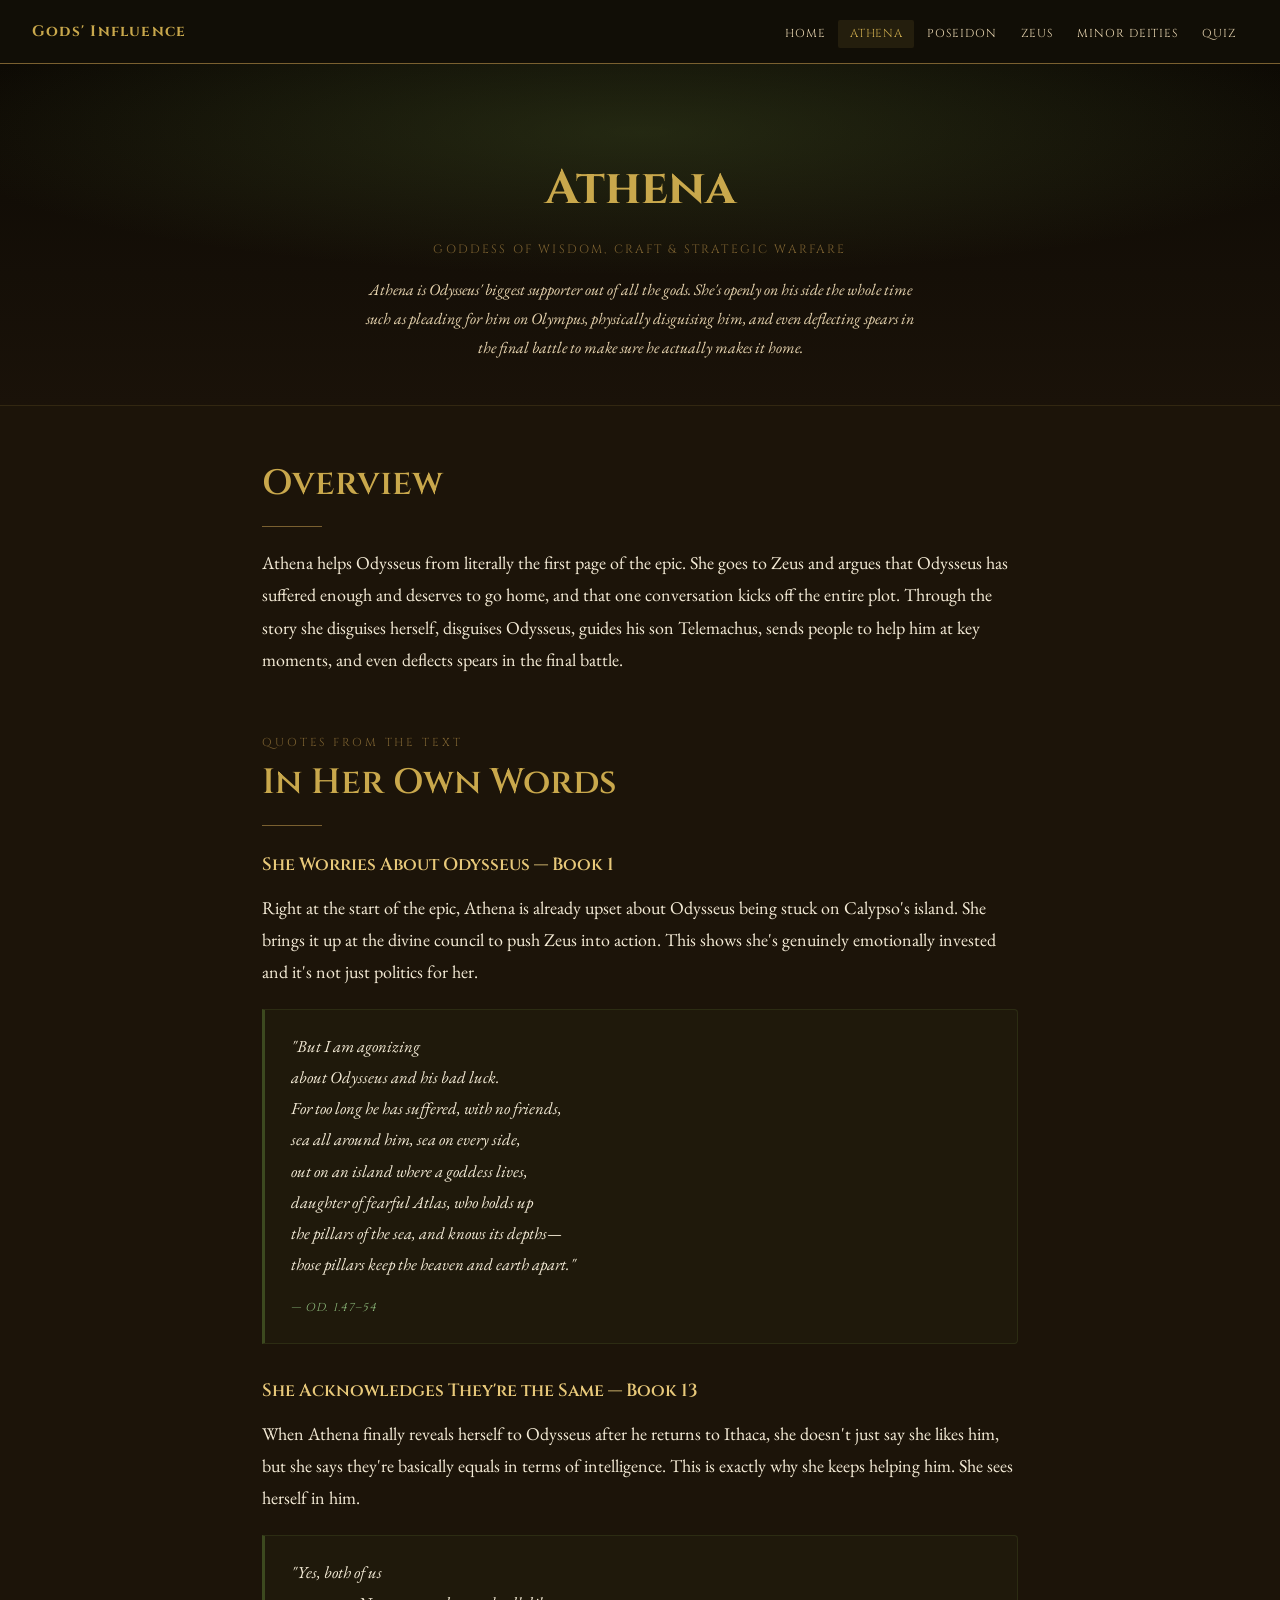
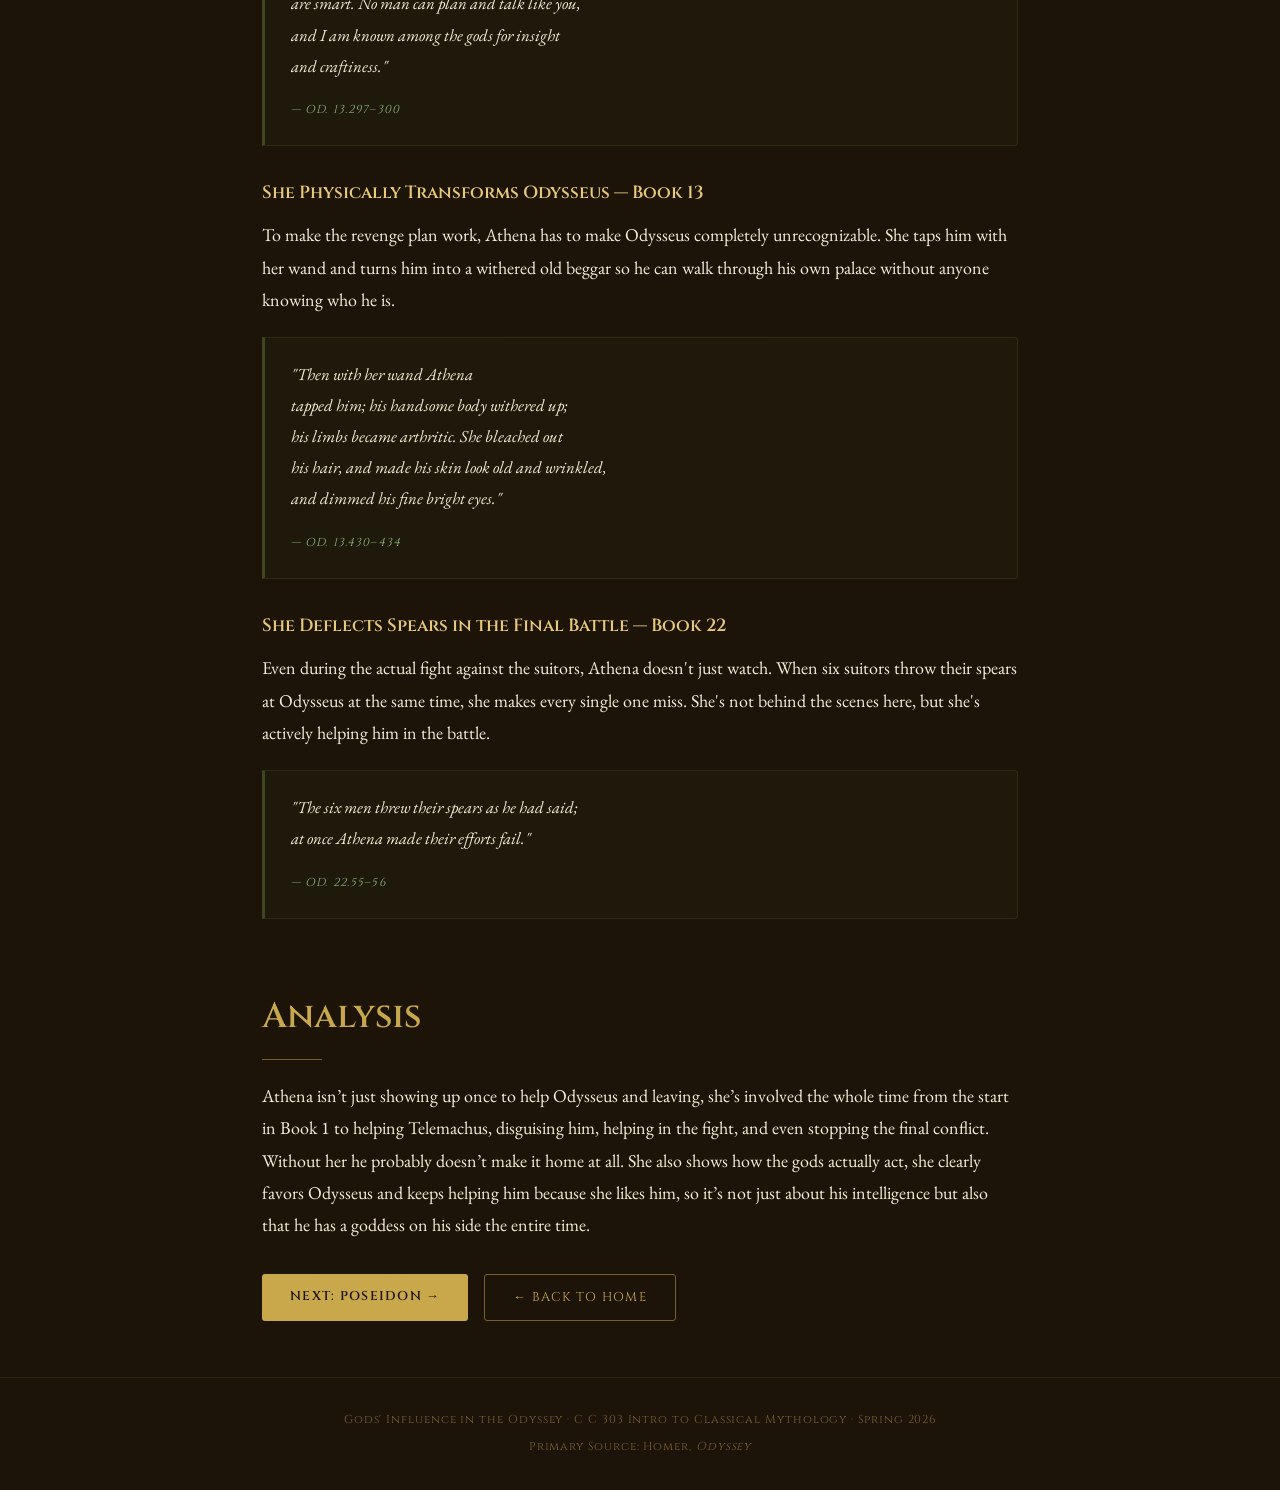
==== commit ce055976: "new version without weird style" ====
--- a/athena.html
+++ b/athena.html
@@ -5,31 +5,6 @@
   <meta name="viewport" content="width=device-width, initial-scale=1.0" />
   <title>Athena — Gods' Influence in the Odyssey</title>
   <link rel="stylesheet" href="style.css" />
-  <style>
-    .quote-card {
-      background: rgba(74,94,42,0.08);
-      border: 1px solid rgba(74,94,42,0.35);
-      border-left: 4px solid rgba(74,94,42,0.7);
-      border-radius: 0 6px 6px 0;
-      padding: 1.5rem 1.75rem;
-      margin: 1.25rem 0;
-    }
-    .quote-card blockquote {
-      font-style: italic;
-      font-size: 1.05rem;
-      color: var(--parchment);
-      line-height: 1.8;
-      margin-bottom: 0.75rem;
-      white-space: pre-line;
-    }
-    .quote-card cite {
-      font-family: 'Cinzel', serif;
-      font-size: 0.75rem;
-      letter-spacing: 0.1em;
-      color: #8cb87a;
-      text-transform: uppercase;
-    }
-  </style>
 </head>
 <body>
 
@@ -157,7 +132,7 @@
 
   <footer>
     <p>Gods' Influence in the Odyssey · C C 303 Intro to Classical Mythology · Spring 2026</p>
-    <p>Primary Source: Homer, <em>Odyssey</em> · Secondary Sources: Oxford Classical Dictionary</p>
+    <p>Primary Source: Homer, <em>Odyssey</em></p>
   </footer>
 
 </body>
--- a/style.css
+++ b/style.css
@@ -1,4 +1,4 @@
-@import url('https://fonts.googleapis.com/css2?family=Cinzel+Decorative:wght@400;700;900&family=Cinzel:wght@400;600;700&family=EB+Garamond:ital,wght@0,400;0,500;1,400;1,500&display=swap');
+@import url('https://fonts.googleapis.com/css2?family=Cinzel:wght@400;600;700&family=EB+Garamond:ital,wght@0,400;0,500;1,400;1,500&display=swap');
 
 :root {
   --gold: #c9a84c;
@@ -6,14 +6,12 @@
   --gold-dim: #7a6030;
   --parchment: #f5ecd7;
   --parchment-dark: #e8d5b0;
-  --ink: #1a1209;
-  --ink-mid: #3a2e1a;
+  --ink: #1c1409;
+  --ink-mid: #2e2414;
   --olive: #4a5e2a;
   --aegean: #1a3a5c;
-  --aegean-light: #2a5580;
   --terracotta: #b54a2a;
-  --shadow: rgba(0,0,0,0.5);
-  --nav-h: 70px;
+  --nav-h: 64px;
 }
 
 *, *::before, *::after { box-sizing: border-box; margin: 0; padding: 0; }
@@ -25,19 +23,8 @@
   color: var(--parchment);
   font-family: 'EB Garamond', Georgia, serif;
   font-size: 18px;
-  line-height: 1.75;
+  line-height: 1.8;
   min-height: 100vh;
-}
-
-/* ── NOISE OVERLAY ── */
-body::before {
-  content: '';
-  position: fixed;
-  inset: 0;
-  background-image: url("data:image/svg+xml,%3Csvg viewBox='0 0 200 200' xmlns='http://www.w3.org/2000/svg'%3E%3Cfilter id='n'%3E%3CfeTurbulence type='fractalNoise' baseFrequency='0.75' numOctaves='4' stitchTiles='stitch'/%3E%3C/filter%3E%3Crect width='100%25' height='100%25' filter='url(%23n)' opacity='0.04'/%3E%3C/svg%3E");
-  pointer-events: none;
-  z-index: 0;
-  opacity: 0.3;
 }
 
 /* ── NAVIGATION ── */
@@ -45,27 +32,27 @@
   position: fixed;
   top: 0; left: 0; right: 0;
   height: var(--nav-h);
-  background: rgba(15, 10, 5, 0.92);
-  backdrop-filter: blur(10px);
+  background: #110e06;
   border-bottom: 1px solid var(--gold-dim);
   display: flex;
   align-items: center;
   justify-content: space-between;
-  padding: 0 2.5rem;
+  padding: 0 2rem;
   z-index: 1000;
 }
 
 .nav-brand {
-  font-family: 'Cinzel Decorative', serif;
-  font-size: 1rem;
+  font-family: 'Cinzel', serif;
+  font-size: 0.95rem;
+  font-weight: 700;
   color: var(--gold);
   text-decoration: none;
-  letter-spacing: 0.05em;
+  letter-spacing: 0.08em;
 }
 
 .nav-links {
   display: flex;
-  gap: 0.25rem;
+  gap: 0.1rem;
   list-style: none;
   flex-wrap: wrap;
   justify-content: flex-end;
@@ -73,272 +60,189 @@
 
 .nav-links a {
   font-family: 'Cinzel', serif;
-  font-size: 0.75rem;
+  font-size: 0.72rem;
   letter-spacing: 0.08em;
   text-transform: uppercase;
   color: var(--parchment-dark);
   text-decoration: none;
-  padding: 0.4rem 0.75rem;
+  padding: 0.4rem 0.7rem;
   border-radius: 2px;
-  transition: color 0.2s, background 0.2s;
+  transition: color 0.15s, background 0.15s;
 }
 
 .nav-links a:hover, .nav-links a.active {
   color: var(--gold);
-  background: rgba(201,168,76,0.08);
+  background: rgba(201,168,76,0.1);
 }
 
 /* ── PAGE WRAPPER ── */
-.page { padding-top: var(--nav-h); position: relative; z-index: 1; }
-
-/* ── HERO ── */
+.page { padding-top: var(--nav-h); }
+
+/* ── HERO (homepage) ── */
 .hero {
-  position: relative;
-  min-height: 92vh;
+  min-height: 80vh;
   display: flex;
   flex-direction: column;
   align-items: center;
   justify-content: center;
   text-align: center;
-  padding: 4rem 2rem;
-  overflow: hidden;
-}
-
-.hero-bg {
-  position: absolute;
-  inset: 0;
-  background:
-    radial-gradient(ellipse 80% 60% at 50% 30%, rgba(26,58,92,0.6) 0%, transparent 70%),
-    radial-gradient(ellipse 50% 40% at 80% 70%, rgba(181,74,42,0.15) 0%, transparent 60%),
-    radial-gradient(ellipse 60% 50% at 20% 80%, rgba(74,94,42,0.1) 0%, transparent 60%),
-    linear-gradient(180deg, #0d0a04 0%, #1a1209 60%, #0d0a04 100%);
-}
-
-.hero-columns {
-  position: absolute;
-  inset: 0;
-  background-image:
-    repeating-linear-gradient(90deg, transparent, transparent 120px, rgba(201,168,76,0.03) 120px, rgba(201,168,76,0.03) 122px);
-  pointer-events: none;
-}
-
-.hero-content { position: relative; z-index: 2; max-width: 850px; }
+  padding: 4rem 2rem 3rem;
+  background: linear-gradient(180deg, #0d0905 0%, #1c1409 60%, #0d0905 100%);
+  border-bottom: 1px solid rgba(201,168,76,0.15);
+}
 
 .hero-eyebrow {
   font-family: 'Cinzel', serif;
-  font-size: 0.8rem;
-  letter-spacing: 0.3em;
+  font-size: 0.75rem;
+  letter-spacing: 0.25em;
   color: var(--gold-dim);
   text-transform: uppercase;
   margin-bottom: 1.5rem;
-  animation: fadeUp 0.8s ease both;
 }
 
 .hero h1 {
-  font-family: 'Cinzel Decorative', serif;
-  font-size: clamp(2.2rem, 6vw, 4.5rem);
-  font-weight: 900;
-  color: var(--gold);
-  line-height: 1.15;
-  margin-bottom: 1.5rem;
-  text-shadow: 0 0 60px rgba(201,168,76,0.3), 0 2px 4px rgba(0,0,0,0.8);
-  animation: fadeUp 0.8s 0.1s ease both;
+  font-family: 'Cinzel', serif;
+  font-size: clamp(2rem, 5vw, 3.5rem);
+  font-weight: 700;
+  color: var(--gold);
+  line-height: 1.2;
+  margin-bottom: 1.25rem;
 }
 
 .hero-subtitle {
-  font-size: 1.2rem;
+  font-size: 1.15rem;
   font-style: italic;
   color: var(--parchment-dark);
-  max-width: 640px;
-  margin: 0 auto 2.5rem;
-  animation: fadeUp 0.8s 0.2s ease both;
+  max-width: 580px;
+  margin: 0 auto 2rem;
 }
 
 .hero-divider {
-  width: 120px;
+  width: 100px;
   height: 1px;
-  background: linear-gradient(90deg, transparent, var(--gold), transparent);
-  margin: 0 auto 2.5rem;
-  animation: fadeUp 0.8s 0.3s ease both;
+  background: linear-gradient(90deg, transparent, var(--gold-dim), transparent);
+  margin: 0 auto 2rem;
 }
 
 .hero-thesis {
-  background: rgba(201,168,76,0.06);
+  background: rgba(201,168,76,0.05);
   border: 1px solid rgba(201,168,76,0.2);
   border-radius: 4px;
   padding: 1.5rem 2rem;
-  font-size: 1.05rem;
+  font-size: 1rem;
   color: var(--parchment);
-  max-width: 680px;
-  margin: 0 auto 3rem;
-  animation: fadeUp 0.8s 0.4s ease both;
+  max-width: 640px;
+  margin: 0 auto 2.5rem;
+  text-align: left;
 }
 
 /* ── GOD CARDS ── */
 .gods-grid {
   display: grid;
-  grid-template-columns: repeat(auto-fit, minmax(260px, 1fr));
-  gap: 1.5rem;
-  max-width: 1100px;
+  grid-template-columns: repeat(auto-fit, minmax(240px, 1fr));
+  gap: 1.25rem;
+  max-width: 1060px;
   margin: 0 auto;
-  padding: 0 2rem 5rem;
-  animation: fadeUp 0.8s 0.5s ease both;
+  padding: 0 2rem 4rem;
 }
 
 .god-card {
-  background: rgba(255,255,255,0.03);
+  background: var(--ink-mid);
   border: 1px solid rgba(201,168,76,0.15);
   border-radius: 4px;
-  padding: 2rem 1.75rem;
+  padding: 1.75rem;
   text-decoration: none;
   color: inherit;
   display: flex;
   flex-direction: column;
-  gap: 0.75rem;
-  transition: transform 0.25s, border-color 0.25s, background 0.25s;
-  position: relative;
-  overflow: hidden;
-}
-
-.god-card::before {
-  content: '';
-  position: absolute;
-  inset: 0;
-  opacity: 0;
-  transition: opacity 0.3s;
-}
-
-.god-card:hover { transform: translateY(-4px); border-color: var(--gold-dim); background: rgba(255,255,255,0.06); }
-.god-card:hover::before { opacity: 1; }
-
-.god-card.athena::before { background: radial-gradient(ellipse at top, rgba(74,94,42,0.15) 0%, transparent 70%); }
-.god-card.poseidon::before { background: radial-gradient(ellipse at top, rgba(26,58,92,0.3) 0%, transparent 70%); }
-.god-card.zeus::before { background: radial-gradient(ellipse at top, rgba(201,168,76,0.1) 0%, transparent 70%); }
-.god-card.minor::before { background: radial-gradient(ellipse at top, rgba(181,74,42,0.1) 0%, transparent 70%); }
-
-.god-card-icon { font-size: 2.5rem; }
+  gap: 0.6rem;
+  transition: border-color 0.2s, background 0.2s;
+}
+
+.god-card:hover {
+  border-color: var(--gold-dim);
+  background: #2a1e0e;
+}
+
+.god-card-icon { font-size: 2rem; }
 .god-card-title {
   font-family: 'Cinzel', serif;
-  font-size: 1.2rem;
+  font-size: 1.1rem;
   color: var(--gold);
   font-weight: 600;
 }
 .god-card-role {
-  font-size: 0.85rem;
-  font-family: 'Cinzel', serif;
+  font-family: 'Cinzel', serif;
+  font-size: 0.72rem;
   letter-spacing: 0.1em;
   color: var(--gold-dim);
   text-transform: uppercase;
 }
-.god-card-desc { font-size: 0.95rem; color: var(--parchment-dark); }
+.god-card-desc {
+  font-size: 0.95rem;
+  color: var(--parchment-dark);
+}
 .god-card-arrow {
   font-family: 'Cinzel', serif;
-  font-size: 0.8rem;
-  color: var(--gold-dim);
-  letter-spacing: 0.1em;
+  font-size: 0.78rem;
+  color: var(--gold-dim);
   margin-top: auto;
-  transition: color 0.2s;
+  padding-top: 0.5rem;
 }
 .god-card:hover .god-card-arrow { color: var(--gold); }
 
-/* ── SECTION CONTAINERS ── */
-.section { max-width: 860px; margin: 0 auto; padding: 4rem 2rem; }
-.section + .section { padding-top: 0; }
+/* ── CONTENT SECTIONS ── */
+.section {
+  max-width: 820px;
+  margin: 0 auto;
+  padding: 3.5rem 2rem;
+}
 
 .section-label {
   font-family: 'Cinzel', serif;
-  font-size: 0.75rem;
-  letter-spacing: 0.3em;
-  color: var(--gold-dim);
-  text-transform: uppercase;
-  margin-bottom: 0.75rem;
+  font-size: 0.72rem;
+  letter-spacing: 0.25em;
+  color: var(--gold-dim);
+  text-transform: uppercase;
+  margin-bottom: 0.5rem;
 }
 
 .section h2 {
-  font-family: 'Cinzel Decorative', serif;
-  font-size: clamp(1.6rem, 4vw, 2.8rem);
-  color: var(--gold);
-  line-height: 1.2;
-  margin-bottom: 1.5rem;
+  font-family: 'Cinzel', serif;
+  font-size: clamp(1.4rem, 3vw, 2.2rem);
+  color: var(--gold);
+  font-weight: 600;
+  line-height: 1.25;
+  margin-bottom: 1.25rem;
 }
 
 .section h3 {
   font-family: 'Cinzel', serif;
-  font-size: 1.25rem;
+  font-size: 1.1rem;
   color: var(--gold-light);
-  margin: 2.5rem 0 0.75rem;
+  font-weight: 600;
+  margin: 2rem 0 0.6rem;
 }
 
 .divider {
-  width: 80px;
+  width: 60px;
   height: 1px;
-  background: linear-gradient(90deg, var(--gold-dim), transparent);
-  margin: 1.5rem 0;
-}
-
-/* ── QUOTE BLOCK ── */
-.quote-block {
-  border-left: 3px solid var(--gold-dim);
-  padding: 1rem 1.5rem;
-  margin: 2rem 0;
-  background: rgba(201,168,76,0.04);
-  border-radius: 0 4px 4px 0;
-}
-
-.quote-block blockquote {
-  font-style: italic;
-  font-size: 1.05rem;
-  color: var(--parchment);
-  margin-bottom: 0.5rem;
-}
-
-.quote-block cite {
-  font-family: 'Cinzel', serif;
-  font-size: 0.78rem;
-  color: var(--gold-dim);
-  letter-spacing: 0.1em;
-}
-
-/* ── INTERVENTION CARDS ── */
-.interventions { display: flex; flex-direction: column; gap: 1.25rem; margin: 1.5rem 0; }
-
-.intervention {
-  background: rgba(255,255,255,0.03);
-  border: 1px solid rgba(201,168,76,0.12);
-  border-radius: 4px;
-  padding: 1.25rem 1.5rem;
-  display: flex;
-  gap: 1rem;
-  align-items: flex-start;
-}
-
-.intervention-num {
-  font-family: 'Cinzel Decorative', serif;
-  font-size: 1.4rem;
-  color: var(--gold-dim);
-  line-height: 1;
-  min-width: 2rem;
-}
-
-.intervention-text strong {
-  font-family: 'Cinzel', serif;
-  font-size: 0.9rem;
-  color: var(--gold-light);
-  display: block;
-  margin-bottom: 0.25rem;
+  background: var(--gold-dim);
+  margin: 1.25rem 0;
 }
 
 /* ── GOD PAGE HERO ── */
 .god-hero {
-  min-height: 45vh;
+  min-height: 38vh;
   display: flex;
   flex-direction: column;
   align-items: center;
   justify-content: center;
   text-align: center;
-  padding: 5rem 2rem 3rem;
+  padding: 5rem 2rem 2.5rem;
   position: relative;
   overflow: hidden;
+  border-bottom: 1px solid rgba(201,168,76,0.12);
 }
 
 .god-hero-bg {
@@ -349,94 +253,231 @@
 
 .god-hero-content { position: relative; z-index: 1; }
 
-.god-hero-icon { font-size: 4rem; margin-bottom: 1rem; display: block; }
+.god-hero-icon {
+  font-size: 3rem;
+  margin-bottom: 0.75rem;
+  display: block;
+}
 
 .god-hero h1 {
-  font-family: 'Cinzel Decorative', serif;
-  font-size: clamp(2rem, 5vw, 3.5rem);
-  color: var(--gold);
-  text-shadow: 0 0 40px rgba(201,168,76,0.3);
-  margin-bottom: 0.5rem;
+  font-family: 'Cinzel', serif;
+  font-size: clamp(1.8rem, 4vw, 3rem);
+  font-weight: 700;
+  color: var(--gold);
+  margin-bottom: 0.4rem;
 }
 
 .god-hero-epithet {
   font-family: 'Cinzel', serif;
-  font-size: 0.85rem;
-  letter-spacing: 0.2em;
-  color: var(--gold-dim);
-  text-transform: uppercase;
-  margin-bottom: 1.25rem;
+  font-size: 0.75rem;
+  letter-spacing: 0.18em;
+  color: var(--gold-dim);
+  text-transform: uppercase;
+  margin-bottom: 1rem;
 }
 
 .god-hero-desc {
   font-style: italic;
   color: var(--parchment-dark);
-  max-width: 600px;
+  max-width: 560px;
   margin: 0 auto;
-}
-
-/* ── MINOR DEITY CARDS ── */
+  font-size: 1rem;
+}
+
+/* ── BREADCRUMB ── */
+.breadcrumb {
+  font-family: 'Cinzel', serif;
+  font-size: 0.72rem;
+  letter-spacing: 0.1em;
+  color: var(--gold-dim);
+  padding: 1.25rem 2rem 0;
+  max-width: 820px;
+  margin: 0 auto;
+}
+.breadcrumb a { color: var(--gold-dim); text-decoration: none; }
+.breadcrumb a:hover { color: var(--gold); }
+.breadcrumb span { margin: 0 0.4rem; }
+
+/* ── QUOTE CARDS (god pages) ── */
+.quote-card {
+  border-radius: 0 4px 4px 0;
+  padding: 1.35rem 1.6rem;
+  margin: 1.25rem 0;
+}
+
+.quote-card blockquote {
+  font-style: italic;
+  font-size: 1.05rem;
+  color: var(--parchment);
+  line-height: 1.85;
+  margin-bottom: 0.6rem;
+  white-space: pre-line;
+}
+
+.quote-card cite {
+  font-family: 'Cinzel', serif;
+  font-size: 0.72rem;
+  letter-spacing: 0.1em;
+  text-transform: uppercase;
+}
+
+/* Athena — green */
+.qc-athena, athena .quote-card {
+  background: rgba(74,94,42,0.08);
+  border: 1px solid rgba(74,94,42,0.3);
+  border-left: 3px solid rgba(74,94,42,0.7);
+}
+.qc-athena cite { color: #8cb87a; }
+
+/* Poseidon — blue */
+.qc-poseidon {
+  background: rgba(26,58,92,0.15);
+  border: 1px solid rgba(26,58,92,0.5);
+  border-left: 3px solid rgba(42,85,128,0.8);
+}
+.qc-poseidon cite { color: #6a9fd4; }
+
+/* Zeus — gold */
+.qc-zeus {
+  background: rgba(100,80,10,0.1);
+  border: 1px solid rgba(180,140,30,0.3);
+  border-left: 3px solid rgba(201,168,76,0.7);
+}
+.qc-zeus cite { color: var(--gold-dim); }
+
+/* Calypso — purple */
+.qc-calypso {
+  background: rgba(90,40,80,0.1);
+  border: 1px solid rgba(140,70,120,0.3);
+  border-left: 3px solid rgba(160,90,140,0.7);
+}
+.qc-calypso cite { color: #c47ab0; }
+
+/* Ino — blue */
+.qc-ino {
+  background: rgba(26,58,92,0.12);
+  border: 1px solid rgba(60,110,160,0.3);
+  border-left: 3px solid rgba(80,140,200,0.6);
+}
+.qc-ino cite { color: #6aaad4; }
+
+/* Helios — gold/amber */
+.qc-helios {
+  background: rgba(120,80,10,0.1);
+  border: 1px solid rgba(200,140,30,0.3);
+  border-left: 3px solid rgba(220,160,40,0.7);
+}
+.qc-helios cite { color: var(--gold-dim); }
+
+/* Athena page default quote-card (inline style override) */
+.quote-card:not([class*="qc-"]) {
+  background: rgba(74,94,42,0.08);
+  border: 1px solid rgba(74,94,42,0.3);
+  border-left: 3px solid rgba(74,94,42,0.7);
+}
+.quote-card:not([class*="qc-"]) cite { color: #8cb87a; }
+
+/* ── INTERVENTION CARDS ── */
+.interventions { display: flex; flex-direction: column; gap: 1rem; margin: 1.25rem 0; }
+
+.intervention {
+  background: var(--ink-mid);
+  border: 1px solid rgba(201,168,76,0.1);
+  border-radius: 4px;
+  padding: 1.1rem 1.35rem;
+  display: flex;
+  gap: 1rem;
+  align-items: flex-start;
+}
+
+.intervention-num {
+  font-family: 'Cinzel', serif;
+  font-size: 1.2rem;
+  color: var(--gold-dim);
+  line-height: 1;
+  min-width: 1.75rem;
+  font-weight: 700;
+}
+
+.intervention-text strong {
+  font-family: 'Cinzel', serif;
+  font-size: 0.85rem;
+  color: var(--gold-light);
+  display: block;
+  margin-bottom: 0.2rem;
+}
+
+/* ── MINOR DEITIES ── */
+.deity-block {
+  border-top: 1px solid rgba(201,168,76,0.1);
+  padding-top: 2.25rem;
+  margin-top: 2.25rem;
+}
+.deity-block:first-of-type { border-top: none; padding-top: 0; margin-top: 0; }
+
 .minor-grid {
   display: grid;
-  grid-template-columns: repeat(auto-fit, minmax(250px, 1fr));
-  gap: 1.5rem;
-  margin: 2rem 0;
+  grid-template-columns: repeat(auto-fit, minmax(240px, 1fr));
+  gap: 1.25rem;
+  margin: 1.5rem 0;
 }
 
 .minor-card {
-  background: rgba(255,255,255,0.03);
-  border: 1px solid rgba(201,168,76,0.12);
+  background: var(--ink-mid);
+  border: 1px solid rgba(201,168,76,0.1);
   border-radius: 4px;
-  padding: 1.75rem;
-}
-
-.minor-card-header {
-  display: flex;
-  align-items: center;
-  gap: 0.75rem;
-  margin-bottom: 1rem;
-}
-
-.minor-card-icon { font-size: 2rem; }
-
-.minor-card h3 {
-  font-family: 'Cinzel', serif;
-  font-size: 1.1rem;
-  color: var(--gold);
-  margin: 0;
-}
-
-.minor-card-role {
-  font-size: 0.78rem;
-  font-family: 'Cinzel', serif;
-  color: var(--gold-dim);
+  padding: 1.5rem;
+}
+
+/* ── BUTTONS ── */
+.btn {
+  font-family: 'Cinzel', serif;
+  font-size: 0.8rem;
   letter-spacing: 0.1em;
   text-transform: uppercase;
+  padding: 0.7rem 1.75rem;
+  border-radius: 3px;
+  cursor: pointer;
+  border: none;
+  transition: opacity 0.15s;
+  display: inline-block;
+}
+
+.btn:hover { opacity: 0.85; }
+
+.btn-primary {
+  background: var(--gold);
+  color: var(--ink);
+  font-weight: 600;
+}
+
+.btn-secondary {
+  background: transparent;
+  border: 1px solid var(--gold-dim);
+  color: var(--gold);
 }
 
 /* ── QUIZ ── */
 .quiz-container {
-  max-width: 700px;
+  max-width: 680px;
   margin: 0 auto;
   padding: 3rem 2rem 5rem;
 }
 
-.quiz-header { text-align: center; margin-bottom: 3rem; }
-
 .quiz-progress {
   display: flex;
   align-items: center;
   gap: 1rem;
-  margin-bottom: 2rem;
-  font-family: 'Cinzel', serif;
-  font-size: 0.8rem;
-  color: var(--gold-dim);
-  letter-spacing: 0.1em;
+  margin-bottom: 1.75rem;
+  font-family: 'Cinzel', serif;
+  font-size: 0.75rem;
+  color: var(--gold-dim);
+  letter-spacing: 0.08em;
 }
 
 .progress-bar {
   flex: 1;
-  height: 3px;
+  height: 2px;
   background: rgba(201,168,76,0.15);
   border-radius: 2px;
   overflow: hidden;
@@ -444,140 +485,110 @@
 
 .progress-fill {
   height: 100%;
-  background: linear-gradient(90deg, var(--gold-dim), var(--gold));
-  transition: width 0.5s ease;
+  background: var(--gold-dim);
+  transition: width 0.4s ease;
 }
 
 .quiz-question-card {
-  background: rgba(255,255,255,0.03);
-  border: 1px solid rgba(201,168,76,0.2);
-  border-radius: 6px;
-  padding: 2.5rem;
-  min-height: 320px;
+  background: var(--ink-mid);
+  border: 1px solid rgba(201,168,76,0.18);
+  border-radius: 4px;
+  padding: 2rem;
+  min-height: 300px;
   display: flex;
   flex-direction: column;
 }
 
 .quiz-q-num {
   font-family: 'Cinzel', serif;
-  font-size: 0.75rem;
-  color: var(--gold-dim);
-  letter-spacing: 0.2em;
-  text-transform: uppercase;
-  margin-bottom: 1.25rem;
+  font-size: 0.72rem;
+  color: var(--gold-dim);
+  letter-spacing: 0.18em;
+  text-transform: uppercase;
+  margin-bottom: 1rem;
 }
 
 .quiz-question {
-  font-size: 1.2rem;
+  font-size: 1.1rem;
   color: var(--parchment);
-  margin-bottom: 2rem;
+  margin-bottom: 1.75rem;
   flex: 1;
 }
 
-.quiz-options {
-  display: flex;
-  flex-direction: column;
-  gap: 0.75rem;
-}
+.quiz-options { display: flex; flex-direction: column; gap: 0.65rem; }
 
 .quiz-option {
-  background: rgba(255,255,255,0.03);
-  border: 1px solid rgba(201,168,76,0.15);
-  border-radius: 4px;
-  padding: 0.85rem 1.25rem;
+  background: rgba(255,255,255,0.02);
+  border: 1px solid rgba(201,168,76,0.12);
+  border-radius: 3px;
+  padding: 0.8rem 1.1rem;
   text-align: left;
   font-family: 'EB Garamond', serif;
   font-size: 1rem;
   color: var(--parchment-dark);
   cursor: pointer;
-  transition: border-color 0.2s, background 0.2s, color 0.2s;
+  transition: border-color 0.15s, background 0.15s, color 0.15s;
 }
 
 .quiz-option:hover:not(:disabled) {
   border-color: var(--gold-dim);
-  background: rgba(201,168,76,0.07);
+  background: rgba(201,168,76,0.06);
   color: var(--parchment);
 }
 
 .quiz-option.correct { border-color: var(--olive); background: rgba(74,94,42,0.2); color: #8cb87a; }
-.quiz-option.wrong { border-color: var(--terracotta); background: rgba(181,74,42,0.15); color: #e07a6a; }
+.quiz-option.wrong { border-color: var(--terracotta); background: rgba(181,74,42,0.12); color: #e07a6a; }
 .quiz-option:disabled { cursor: default; }
 
 .quiz-feedback {
-  margin-top: 1.5rem;
-  padding: 1rem 1.25rem;
-  border-radius: 4px;
+  margin-top: 1.25rem;
+  padding: 0.85rem 1.1rem;
+  border-radius: 3px;
   font-style: italic;
   font-size: 0.95rem;
   display: none;
 }
 
 .quiz-feedback.show { display: block; }
-.quiz-feedback.correct { background: rgba(74,94,42,0.15); color: #8cb87a; border-left: 3px solid var(--olive); }
-.quiz-feedback.wrong { background: rgba(181,74,42,0.1); color: #e07a6a; border-left: 3px solid var(--terracotta); }
-
-.quiz-nav {
-  display: flex;
-  justify-content: flex-end;
-  margin-top: 2rem;
-}
-
-.btn {
-  font-family: 'Cinzel', serif;
-  font-size: 0.85rem;
-  letter-spacing: 0.1em;
-  text-transform: uppercase;
-  padding: 0.75rem 2rem;
-  border-radius: 3px;
-  cursor: pointer;
-  border: none;
-  transition: transform 0.15s, opacity 0.15s;
-}
-
-.btn:hover { transform: translateY(-2px); opacity: 0.9; }
-.btn:active { transform: translateY(0); }
-
-.btn-primary {
-  background: var(--gold);
-  color: var(--ink);
-}
-
-.btn-secondary {
-  background: transparent;
-  border: 1px solid var(--gold-dim);
-  color: var(--gold);
-}
+.quiz-feedback.correct { background: rgba(74,94,42,0.12); color: #8cb87a; border-left: 3px solid var(--olive); }
+.quiz-feedback.wrong { background: rgba(181,74,42,0.08); color: #e07a6a; border-left: 3px solid var(--terracotta); }
+
+.quiz-nav { display: flex; justify-content: flex-end; margin-top: 1.5rem; }
 
 /* ── SCORE CARD ── */
 .score-card {
   text-align: center;
-  padding: 3rem 2rem;
-  background: rgba(255,255,255,0.03);
-  border: 1px solid rgba(201,168,76,0.2);
-  border-radius: 6px;
-}
-
-.score-icon { font-size: 4rem; margin-bottom: 1rem; }
+  padding: 2.5rem 2rem;
+  background: var(--ink-mid);
+  border: 1px solid rgba(201,168,76,0.18);
+  border-radius: 4px;
+}
+
+.score-icon { font-size: 3rem; margin-bottom: 0.75rem; }
+
 .score-value {
-  font-family: 'Cinzel Decorative', serif;
-  font-size: 4rem;
+  font-family: 'Cinzel', serif;
+  font-size: 3.5rem;
+  font-weight: 700;
   color: var(--gold);
   line-height: 1;
-  margin-bottom: 0.5rem;
-}
+  margin-bottom: 0.4rem;
+}
+
 .score-label {
   font-family: 'Cinzel', serif;
-  font-size: 0.85rem;
+  font-size: 0.78rem;
   letter-spacing: 0.15em;
   color: var(--gold-dim);
   text-transform: uppercase;
-  margin-bottom: 1.5rem;
-}
+  margin-bottom: 1.25rem;
+}
+
 .score-message {
   font-style: italic;
   color: var(--parchment-dark);
-  max-width: 480px;
-  margin: 0 auto 2rem;
+  max-width: 440px;
+  margin: 0 auto 1.75rem;
 }
 
 .score-breakdown {
@@ -585,63 +596,45 @@
   gap: 1rem;
   justify-content: center;
   flex-wrap: wrap;
-  margin-bottom: 2rem;
+  margin-bottom: 1.75rem;
 }
 
 .score-stat {
-  background: rgba(201,168,76,0.06);
-  border: 1px solid rgba(201,168,76,0.15);
-  border-radius: 4px;
-  padding: 0.75rem 1.5rem;
-  font-family: 'Cinzel', serif;
-  font-size: 0.85rem;
+  background: rgba(201,168,76,0.05);
+  border: 1px solid rgba(201,168,76,0.12);
+  border-radius: 3px;
+  padding: 0.65rem 1.35rem;
+  font-family: 'Cinzel', serif;
+  font-size: 0.8rem;
   color: var(--parchment-dark);
 }
 
-.score-stat strong { display: block; font-size: 1.5rem; color: var(--gold); }
+.score-stat strong { display: block; font-size: 1.4rem; color: var(--gold); }
 
 /* ── FOOTER ── */
 footer {
   border-top: 1px solid rgba(201,168,76,0.1);
-  padding: 2.5rem 2rem;
+  padding: 2rem;
   text-align: center;
   font-family: 'Cinzel', serif;
-  font-size: 0.78rem;
-  letter-spacing: 0.1em;
-  color: var(--gold-dim);
-}
-
-footer p + p { margin-top: 0.5rem; }
-
-/* ── FADE-UP ANIMATION ── */
-@keyframes fadeUp {
-  from { opacity: 0; transform: translateY(20px); }
-  to { opacity: 1; transform: translateY(0); }
-}
-
-.fade-in { animation: fadeUp 0.7s ease both; }
-
-/* ── BREADCRUMB ── */
-.breadcrumb {
-  font-family: 'Cinzel', serif;
-  font-size: 0.78rem;
-  letter-spacing: 0.1em;
-  color: var(--gold-dim);
-  padding: 1.5rem 2rem 0;
-  max-width: 860px;
-  margin: 0 auto;
-}
-
-.breadcrumb a { color: var(--gold-dim); text-decoration: none; }
-.breadcrumb a:hover { color: var(--gold); }
-.breadcrumb span { margin: 0 0.5rem; }
+  font-size: 0.72rem;
+  letter-spacing: 0.08em;
+  color: var(--gold-dim);
+}
+
+footer p + p { margin-top: 0.4rem; }
+
+/* ── UTILITY ── */
+.fade-in { opacity: 1; } 
 
 /* ── RESPONSIVE ── */
 @media (max-width: 640px) {
   nav { padding: 0 1rem; }
   .nav-brand { font-size: 0.8rem; }
-  .nav-links a { font-size: 0.68rem; padding: 0.35rem 0.5rem; }
+  .nav-links a { font-size: 0.65rem; padding: 0.3rem 0.45rem; }
   .gods-grid { grid-template-columns: 1fr; padding: 0 1rem 3rem; }
-  .section { padding: 2.5rem 1.25rem; }
-  .quiz-question-card { padding: 1.5rem; }
-}
+  .section { padding: 2.25rem 1.25rem; }
+  .quiz-question-card { padding: 1.35rem; }
+  .hero { padding: 3rem 1.25rem 2.5rem; }
+  .god-hero { padding: 4rem 1.25rem 2rem; }
+}
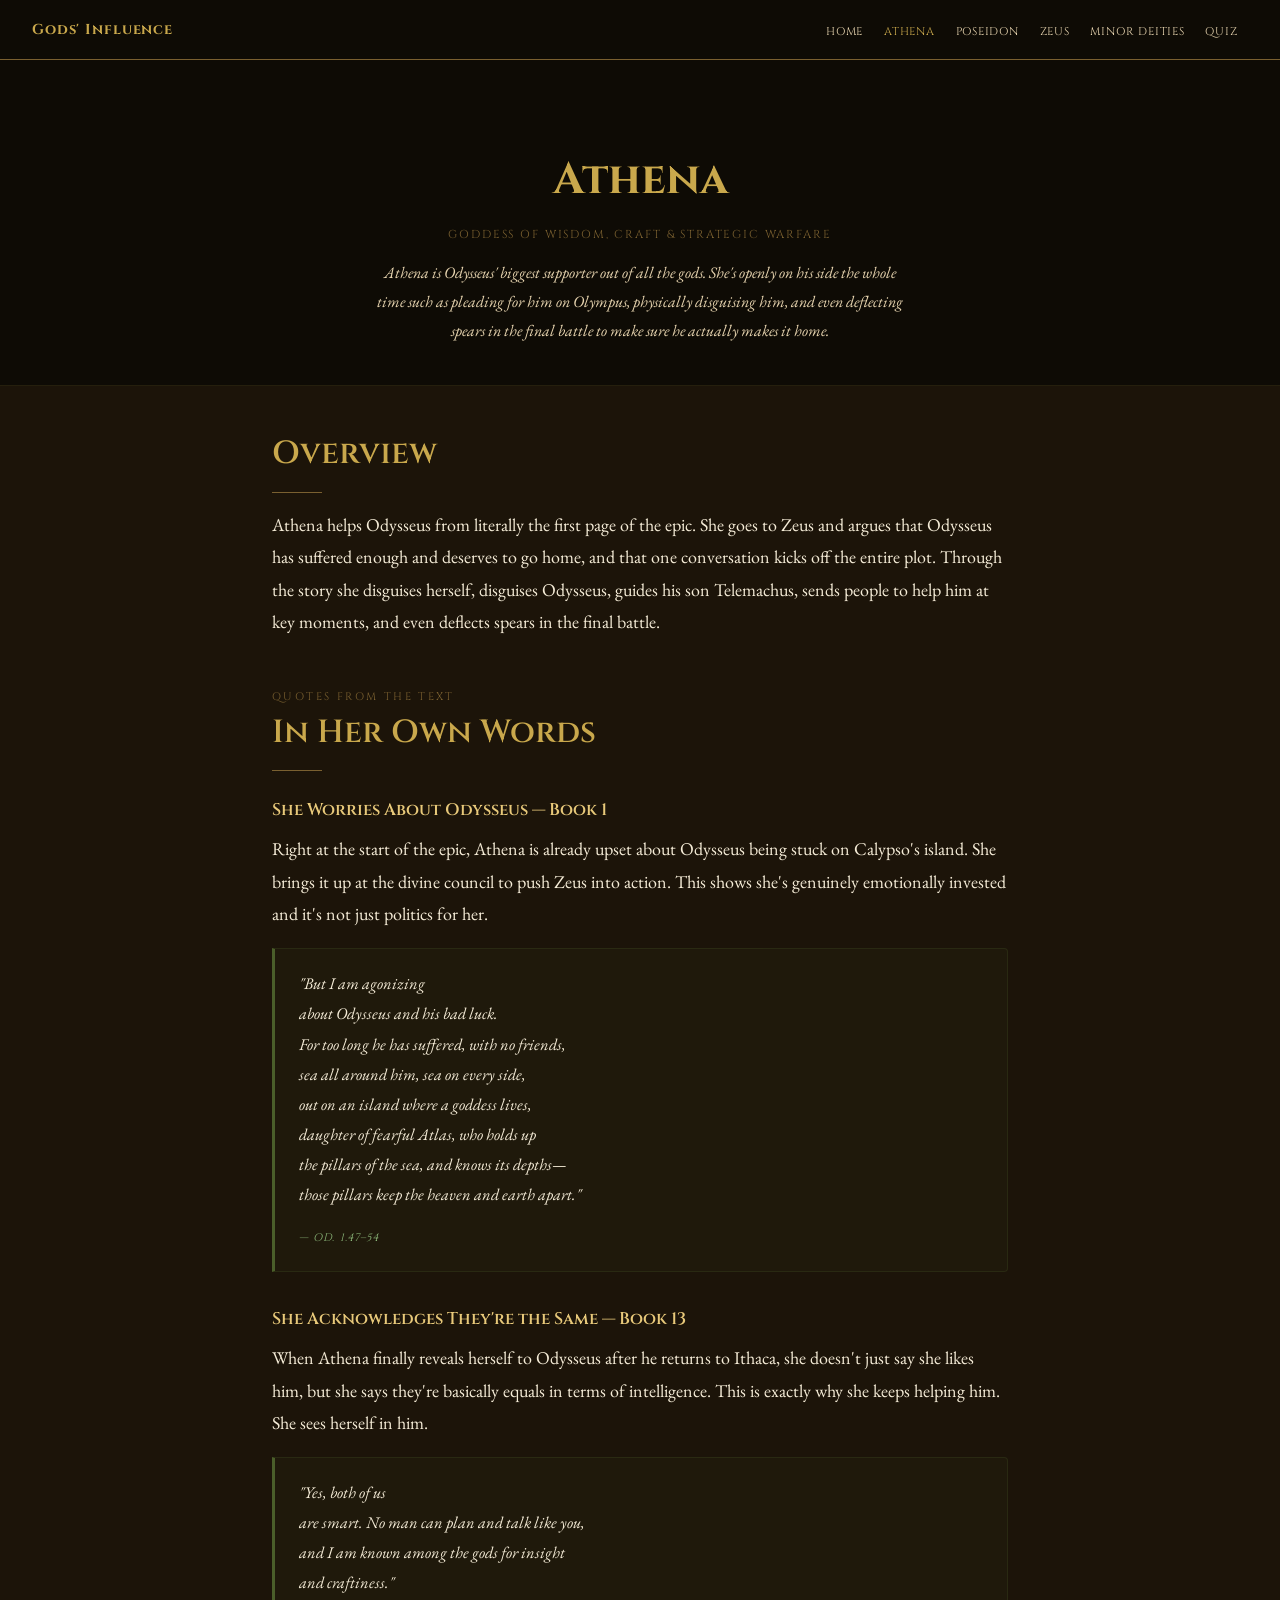
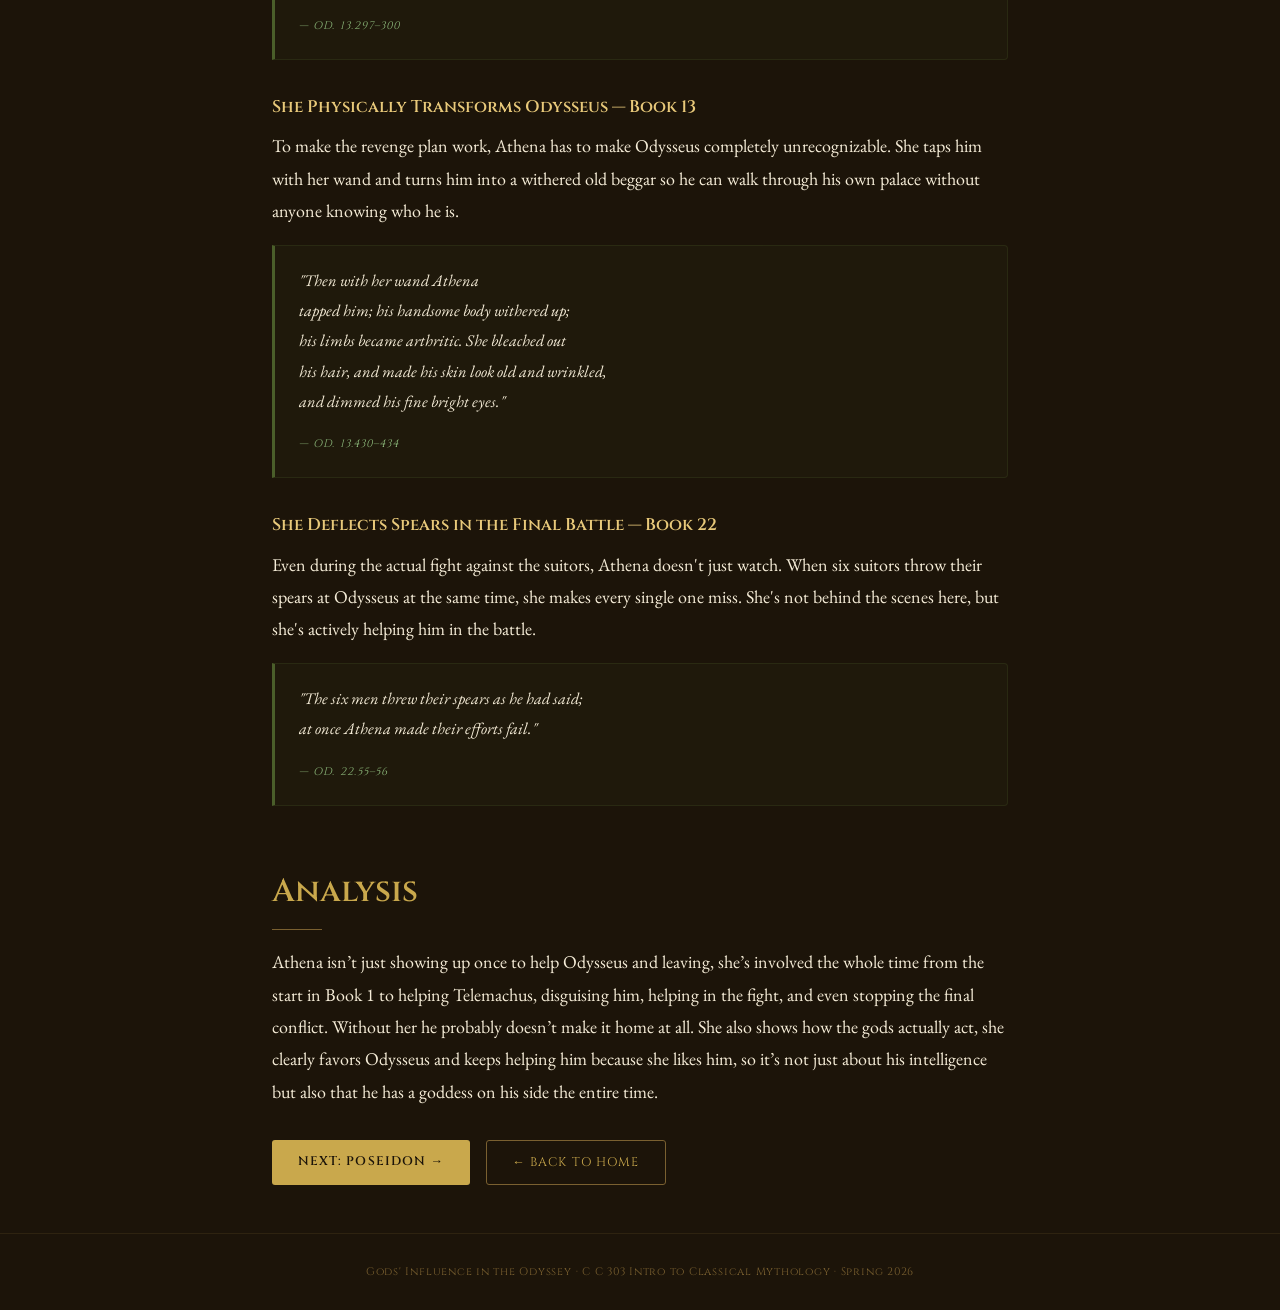
==== commit 0dfc876c: "finalizing changes #1" ====
--- a/athena.html
+++ b/athena.html
@@ -132,7 +132,6 @@
 
   <footer>
     <p>Gods' Influence in the Odyssey · C C 303 Intro to Classical Mythology · Spring 2026</p>
-    <p>Primary Source: Homer, <em>Odyssey</em></p>
   </footer>
 
 </body>
--- a/style.css
+++ b/style.css
@@ -7,11 +7,10 @@
   --parchment: #f5ecd7;
   --parchment-dark: #e8d5b0;
   --ink: #1c1409;
-  --ink-mid: #2e2414;
+  --ink-mid: #2a1e0e;
   --olive: #4a5e2a;
-  --aegean: #1a3a5c;
   --terracotta: #b54a2a;
-  --nav-h: 64px;
+  --nav-h: 60px;
 }
 
 *, *::before, *::after { box-sizing: border-box; margin: 0; padding: 0; }
@@ -24,15 +23,14 @@
   font-family: 'EB Garamond', Georgia, serif;
   font-size: 18px;
   line-height: 1.8;
-  min-height: 100vh;
-}
-
-/* ── NAVIGATION ── */
+}
+
+/* NAV */
 nav {
   position: fixed;
   top: 0; left: 0; right: 0;
   height: var(--nav-h);
-  background: #110e06;
+  background: #0e0b05;
   border-bottom: 1px solid var(--gold-dim);
   display: flex;
   align-items: center;
@@ -43,16 +41,15 @@
 
 .nav-brand {
   font-family: 'Cinzel', serif;
-  font-size: 0.95rem;
+  font-size: 0.9rem;
   font-weight: 700;
   color: var(--gold);
   text-decoration: none;
-  letter-spacing: 0.08em;
+  letter-spacing: 0.06em;
 }
 
 .nav-links {
   display: flex;
-  gap: 0.1rem;
   list-style: none;
   flex-wrap: wrap;
   justify-content: flex-end;
@@ -60,581 +57,403 @@
 
 .nav-links a {
   font-family: 'Cinzel', serif;
-  font-size: 0.72rem;
-  letter-spacing: 0.08em;
+  font-size: 0.7rem;
+  letter-spacing: 0.07em;
   text-transform: uppercase;
   color: var(--parchment-dark);
   text-decoration: none;
-  padding: 0.4rem 0.7rem;
-  border-radius: 2px;
-  transition: color 0.15s, background 0.15s;
+  padding: 0.4rem 0.65rem;
+  transition: color 0.15s;
 }
 
 .nav-links a:hover, .nav-links a.active {
   color: var(--gold);
-  background: rgba(201,168,76,0.1);
-}
-
-/* ── PAGE WRAPPER ── */
+}
+
+/* PAGE */
 .page { padding-top: var(--nav-h); }
 
-/* ── HERO (homepage) ── */
+/* HOMEPAGE HERO */
 .hero {
-  min-height: 80vh;
+  min-height: 75vh;
   display: flex;
   flex-direction: column;
   align-items: center;
   justify-content: center;
   text-align: center;
   padding: 4rem 2rem 3rem;
-  background: linear-gradient(180deg, #0d0905 0%, #1c1409 60%, #0d0905 100%);
+  background: #0e0b05;
   border-bottom: 1px solid rgba(201,168,76,0.15);
 }
 
 .hero-eyebrow {
   font-family: 'Cinzel', serif;
-  font-size: 0.75rem;
-  letter-spacing: 0.25em;
-  color: var(--gold-dim);
-  text-transform: uppercase;
-  margin-bottom: 1.5rem;
+  font-size: 0.72rem;
+  letter-spacing: 0.22em;
+  color: var(--gold-dim);
+  text-transform: uppercase;
+  margin-bottom: 1.25rem;
 }
 
 .hero h1 {
   font-family: 'Cinzel', serif;
-  font-size: clamp(2rem, 5vw, 3.5rem);
+  font-size: clamp(1.9rem, 5vw, 3.2rem);
   font-weight: 700;
   color: var(--gold);
   line-height: 1.2;
-  margin-bottom: 1.25rem;
+  margin-bottom: 1.1rem;
 }
 
 .hero-subtitle {
-  font-size: 1.15rem;
+  font-size: 1.1rem;
   font-style: italic;
   color: var(--parchment-dark);
-  max-width: 580px;
-  margin: 0 auto 2rem;
+  max-width: 540px;
+  margin: 0 auto 1.75rem;
 }
 
 .hero-divider {
-  width: 100px;
+  width: 80px;
   height: 1px;
-  background: linear-gradient(90deg, transparent, var(--gold-dim), transparent);
-  margin: 0 auto 2rem;
+  background: var(--gold-dim);
+  margin: 0 auto 1.75rem;
 }
 
 .hero-thesis {
-  background: rgba(201,168,76,0.05);
-  border: 1px solid rgba(201,168,76,0.2);
+  background: var(--ink-mid);
+  border: 1px solid rgba(201,168,76,0.18);
   border-radius: 4px;
-  padding: 1.5rem 2rem;
+  padding: 1.35rem 1.75rem;
   font-size: 1rem;
   color: var(--parchment);
-  max-width: 640px;
-  margin: 0 auto 2.5rem;
+  max-width: 620px;
+  margin: 0 auto 2.25rem;
   text-align: left;
 }
 
-/* ── GOD CARDS ── */
+/* GOD CARDS */
 .gods-grid {
   display: grid;
-  grid-template-columns: repeat(auto-fit, minmax(240px, 1fr));
-  gap: 1.25rem;
-  max-width: 1060px;
+  grid-template-columns: repeat(auto-fit, minmax(230px, 1fr));
+  gap: 1rem;
+  max-width: 1020px;
   margin: 0 auto;
   padding: 0 2rem 4rem;
 }
 
 .god-card {
+  background: var(--ink-mid);
+  border: 1px solid rgba(201,168,76,0.14);
+  border-radius: 4px;
+  padding: 1.6rem;
+  text-decoration: none;
+  color: inherit;
+  display: flex;
+  flex-direction: column;
+  gap: 0.5rem;
+  transition: border-color 0.15s;
+}
+
+.god-card:hover { border-color: var(--gold-dim); }
+
+.god-card-icon { font-size: 1.75rem; }
+.god-card-title { font-family: 'Cinzel', serif; font-size: 1.05rem; color: var(--gold); font-weight: 600; }
+.god-card-role { font-family: 'Cinzel', serif; font-size: 0.68rem; letter-spacing: 0.1em; color: var(--gold-dim); text-transform: uppercase; }
+.god-card-desc { font-size: 0.92rem; color: var(--parchment-dark); }
+.god-card-arrow { font-family: 'Cinzel', serif; font-size: 0.75rem; color: var(--gold-dim); margin-top: auto; padding-top: 0.5rem; }
+.god-card:hover .god-card-arrow { color: var(--gold); }
+
+/* SECTIONS */
+.section { max-width: 800px; margin: 0 auto; padding: 3rem 2rem; }
+
+.section-label {
+  font-family: 'Cinzel', serif;
+  font-size: 0.68rem;
+  letter-spacing: 0.22em;
+  color: var(--gold-dim);
+  text-transform: uppercase;
+  margin-bottom: 0.4rem;
+}
+
+.section h2 {
+  font-family: 'Cinzel', serif;
+  font-size: clamp(1.3rem, 3vw, 2rem);
+  color: var(--gold);
+  font-weight: 600;
+  line-height: 1.25;
+  margin-bottom: 1.1rem;
+}
+
+.section h3 {
+  font-family: 'Cinzel', serif;
+  font-size: 1.05rem;
+  color: var(--gold-light);
+  font-weight: 600;
+  margin: 1.75rem 0 0.5rem;
+}
+
+.divider {
+  width: 50px;
+  height: 1px;
+  background: var(--gold-dim);
+  margin: 1rem 0;
+}
+
+/* GOD PAGE HERO */
+.god-hero {
+  padding: 5rem 2rem 2.5rem;
+  text-align: center;
+  border-bottom: 1px solid rgba(201,168,76,0.12);
+  background: #0e0b05;
+  position: relative;
+}
+
+/* remove the bg div since we don't need gradients anymore */
+.god-hero-bg { display: none; }
+
+.god-hero-content { position: relative; z-index: 1; }
+
+.god-hero-icon { font-size: 2.5rem; margin-bottom: 0.6rem; display: block; }
+
+.god-hero h1 {
+  font-family: 'Cinzel', serif;
+  font-size: clamp(1.7rem, 4vw, 2.75rem);
+  font-weight: 700;
+  color: var(--gold);
+  margin-bottom: 0.35rem;
+}
+
+.god-hero-epithet {
+  font-family: 'Cinzel', serif;
+  font-size: 0.72rem;
+  letter-spacing: 0.16em;
+  color: var(--gold-dim);
+  text-transform: uppercase;
+  margin-bottom: 0.85rem;
+}
+
+.god-hero-desc {
+  font-style: italic;
+  color: var(--parchment-dark);
+  max-width: 540px;
+  margin: 0 auto;
+  font-size: 1rem;
+}
+
+/* BREADCRUMB */
+.breadcrumb {
+  font-family: 'Cinzel', serif;
+  font-size: 0.68rem;
+  letter-spacing: 0.08em;
+  color: var(--gold-dim);
+  padding: 1.1rem 2rem 0;
+  max-width: 800px;
+  margin: 0 auto;
+}
+.breadcrumb a { color: var(--gold-dim); text-decoration: none; }
+.breadcrumb a:hover { color: var(--gold); }
+.breadcrumb span { margin: 0 0.35rem; }
+
+/* QUOTE CARDS */
+.quote-card {
+  border-radius: 0 4px 4px 0;
+  padding: 1.25rem 1.5rem;
+  margin: 1.1rem 0;
+}
+
+.quote-card blockquote {
+  font-style: italic;
+  font-size: 1.02rem;
+  color: var(--parchment);
+  line-height: 1.85;
+  margin-bottom: 0.5rem;
+  white-space: pre-line;
+}
+
+.quote-card cite {
+  font-family: 'Cinzel', serif;
+  font-size: 0.68rem;
+  letter-spacing: 0.1em;
+  text-transform: uppercase;
+}
+
+.qc-athena, .quote-card:not([class*="qc-"]) {
+  background: rgba(74,94,42,0.08);
+  border: 1px solid rgba(74,94,42,0.25);
+  border-left: 3px solid #4a5e2a;
+}
+.qc-athena cite, .quote-card:not([class*="qc-"]) cite { color: #8cb87a; }
+
+.qc-poseidon {
+  background: rgba(26,58,92,0.14);
+  border: 1px solid rgba(26,58,92,0.4);
+  border-left: 3px solid #2a5580;
+}
+.qc-poseidon cite { color: #6a9fd4; }
+
+.qc-zeus {
+  background: rgba(100,80,10,0.1);
+  border: 1px solid rgba(180,140,30,0.25);
+  border-left: 3px solid var(--gold-dim);
+}
+.qc-zeus cite { color: var(--gold-dim); }
+
+.qc-calypso {
+  background: rgba(90,40,80,0.09);
+  border: 1px solid rgba(140,70,120,0.25);
+  border-left: 3px solid #a05a8a;
+}
+.qc-calypso cite { color: #c47ab0; }
+
+.qc-ino {
+  background: rgba(26,58,92,0.12);
+  border: 1px solid rgba(60,110,160,0.25);
+  border-left: 3px solid #3a7ab0;
+}
+.qc-ino cite { color: #6aaad4; }
+
+.qc-helios {
+  background: rgba(120,80,10,0.09);
+  border: 1px solid rgba(200,140,30,0.25);
+  border-left: 3px solid var(--gold-dim);
+}
+.qc-helios cite { color: var(--gold-dim); }
+
+/* DEITY BLOCKS (minor page) */
+.deity-block {
+  border-top: 1px solid rgba(201,168,76,0.1);
+  padding-top: 2rem;
+  margin-top: 2rem;
+}
+.deity-block:first-of-type { border-top: none; padding-top: 0; margin-top: 0; }
+
+/* BUTTONS */
+.btn {
+  font-family: 'Cinzel', serif;
+  font-size: 0.78rem;
+  letter-spacing: 0.09em;
+  text-transform: uppercase;
+  padding: 0.65rem 1.6rem;
+  border-radius: 3px;
+  cursor: pointer;
+  border: none;
+  display: inline-block;
+  transition: opacity 0.15s;
+}
+.btn:hover { opacity: 0.82; }
+
+.btn-primary { background: var(--gold); color: var(--ink); font-weight: 600; }
+.btn-secondary { background: transparent; border: 1px solid var(--gold-dim); color: var(--gold); }
+
+/* QUIZ */
+.quiz-container { max-width: 660px; margin: 0 auto; padding: 2.5rem 2rem 4.5rem; }
+
+.quiz-progress {
+  display: flex;
+  align-items: center;
+  gap: 1rem;
+  margin-bottom: 1.5rem;
+  font-family: 'Cinzel', serif;
+  font-size: 0.72rem;
+  color: var(--gold-dim);
+  letter-spacing: 0.07em;
+}
+
+.progress-bar { flex: 1; height: 2px; background: rgba(201,168,76,0.12); border-radius: 1px; overflow: hidden; }
+.progress-fill { height: 100%; background: var(--gold-dim); transition: width 0.35s ease; }
+
+.quiz-question-card {
   background: var(--ink-mid);
   border: 1px solid rgba(201,168,76,0.15);
   border-radius: 4px;
   padding: 1.75rem;
-  text-decoration: none;
-  color: inherit;
+  min-height: 280px;
   display: flex;
   flex-direction: column;
-  gap: 0.6rem;
-  transition: border-color 0.2s, background 0.2s;
-}
-
-.god-card:hover {
-  border-color: var(--gold-dim);
-  background: #2a1e0e;
-}
-
-.god-card-icon { font-size: 2rem; }
-.god-card-title {
-  font-family: 'Cinzel', serif;
-  font-size: 1.1rem;
-  color: var(--gold);
-  font-weight: 600;
-}
-.god-card-role {
-  font-family: 'Cinzel', serif;
-  font-size: 0.72rem;
-  letter-spacing: 0.1em;
-  color: var(--gold-dim);
-  text-transform: uppercase;
-}
-.god-card-desc {
-  font-size: 0.95rem;
-  color: var(--parchment-dark);
-}
-.god-card-arrow {
-  font-family: 'Cinzel', serif;
-  font-size: 0.78rem;
-  color: var(--gold-dim);
-  margin-top: auto;
-  padding-top: 0.5rem;
-}
-.god-card:hover .god-card-arrow { color: var(--gold); }
-
-/* ── CONTENT SECTIONS ── */
-.section {
-  max-width: 820px;
-  margin: 0 auto;
-  padding: 3.5rem 2rem;
-}
-
-.section-label {
-  font-family: 'Cinzel', serif;
-  font-size: 0.72rem;
-  letter-spacing: 0.25em;
-  color: var(--gold-dim);
-  text-transform: uppercase;
-  margin-bottom: 0.5rem;
-}
-
-.section h2 {
-  font-family: 'Cinzel', serif;
-  font-size: clamp(1.4rem, 3vw, 2.2rem);
-  color: var(--gold);
-  font-weight: 600;
-  line-height: 1.25;
-  margin-bottom: 1.25rem;
-}
-
-.section h3 {
-  font-family: 'Cinzel', serif;
-  font-size: 1.1rem;
-  color: var(--gold-light);
-  font-weight: 600;
-  margin: 2rem 0 0.6rem;
-}
-
-.divider {
-  width: 60px;
-  height: 1px;
-  background: var(--gold-dim);
-  margin: 1.25rem 0;
-}
-
-/* ── GOD PAGE HERO ── */
-.god-hero {
-  min-height: 38vh;
-  display: flex;
-  flex-direction: column;
-  align-items: center;
-  justify-content: center;
-  text-align: center;
-  padding: 5rem 2rem 2.5rem;
-  position: relative;
-  overflow: hidden;
-  border-bottom: 1px solid rgba(201,168,76,0.12);
-}
-
-.god-hero-bg {
-  position: absolute;
-  inset: 0;
-  z-index: 0;
-}
-
-.god-hero-content { position: relative; z-index: 1; }
-
-.god-hero-icon {
-  font-size: 3rem;
-  margin-bottom: 0.75rem;
-  display: block;
-}
-
-.god-hero h1 {
-  font-family: 'Cinzel', serif;
-  font-size: clamp(1.8rem, 4vw, 3rem);
-  font-weight: 700;
-  color: var(--gold);
-  margin-bottom: 0.4rem;
-}
-
-.god-hero-epithet {
-  font-family: 'Cinzel', serif;
-  font-size: 0.75rem;
-  letter-spacing: 0.18em;
-  color: var(--gold-dim);
-  text-transform: uppercase;
-  margin-bottom: 1rem;
-}
-
-.god-hero-desc {
-  font-style: italic;
-  color: var(--parchment-dark);
-  max-width: 560px;
-  margin: 0 auto;
-  font-size: 1rem;
-}
-
-/* ── BREADCRUMB ── */
-.breadcrumb {
-  font-family: 'Cinzel', serif;
-  font-size: 0.72rem;
-  letter-spacing: 0.1em;
-  color: var(--gold-dim);
-  padding: 1.25rem 2rem 0;
-  max-width: 820px;
-  margin: 0 auto;
-}
-.breadcrumb a { color: var(--gold-dim); text-decoration: none; }
-.breadcrumb a:hover { color: var(--gold); }
-.breadcrumb span { margin: 0 0.4rem; }
-
-/* ── QUOTE CARDS (god pages) ── */
-.quote-card {
-  border-radius: 0 4px 4px 0;
-  padding: 1.35rem 1.6rem;
-  margin: 1.25rem 0;
-}
-
-.quote-card blockquote {
-  font-style: italic;
-  font-size: 1.05rem;
-  color: var(--parchment);
-  line-height: 1.85;
-  margin-bottom: 0.6rem;
-  white-space: pre-line;
-}
-
-.quote-card cite {
-  font-family: 'Cinzel', serif;
-  font-size: 0.72rem;
-  letter-spacing: 0.1em;
-  text-transform: uppercase;
-}
-
-/* Athena — green */
-.qc-athena, athena .quote-card {
-  background: rgba(74,94,42,0.08);
-  border: 1px solid rgba(74,94,42,0.3);
-  border-left: 3px solid rgba(74,94,42,0.7);
-}
-.qc-athena cite { color: #8cb87a; }
-
-/* Poseidon — blue */
-.qc-poseidon {
-  background: rgba(26,58,92,0.15);
-  border: 1px solid rgba(26,58,92,0.5);
-  border-left: 3px solid rgba(42,85,128,0.8);
-}
-.qc-poseidon cite { color: #6a9fd4; }
-
-/* Zeus — gold */
-.qc-zeus {
-  background: rgba(100,80,10,0.1);
-  border: 1px solid rgba(180,140,30,0.3);
-  border-left: 3px solid rgba(201,168,76,0.7);
-}
-.qc-zeus cite { color: var(--gold-dim); }
-
-/* Calypso — purple */
-.qc-calypso {
-  background: rgba(90,40,80,0.1);
-  border: 1px solid rgba(140,70,120,0.3);
-  border-left: 3px solid rgba(160,90,140,0.7);
-}
-.qc-calypso cite { color: #c47ab0; }
-
-/* Ino — blue */
-.qc-ino {
-  background: rgba(26,58,92,0.12);
-  border: 1px solid rgba(60,110,160,0.3);
-  border-left: 3px solid rgba(80,140,200,0.6);
-}
-.qc-ino cite { color: #6aaad4; }
-
-/* Helios — gold/amber */
-.qc-helios {
-  background: rgba(120,80,10,0.1);
-  border: 1px solid rgba(200,140,30,0.3);
-  border-left: 3px solid rgba(220,160,40,0.7);
-}
-.qc-helios cite { color: var(--gold-dim); }
-
-/* Athena page default quote-card (inline style override) */
-.quote-card:not([class*="qc-"]) {
-  background: rgba(74,94,42,0.08);
-  border: 1px solid rgba(74,94,42,0.3);
-  border-left: 3px solid rgba(74,94,42,0.7);
-}
-.quote-card:not([class*="qc-"]) cite { color: #8cb87a; }
-
-/* ── INTERVENTION CARDS ── */
-.interventions { display: flex; flex-direction: column; gap: 1rem; margin: 1.25rem 0; }
-
-.intervention {
-  background: var(--ink-mid);
+}
+
+.quiz-q-num {
+  font-family: 'Cinzel', serif;
+  font-size: 0.68rem;
+  color: var(--gold-dim);
+  letter-spacing: 0.16em;
+  text-transform: uppercase;
+  margin-bottom: 0.85rem;
+}
+
+.quiz-question { font-size: 1.08rem; color: var(--parchment); margin-bottom: 1.5rem; flex: 1; }
+
+.quiz-options { display: flex; flex-direction: column; gap: 0.55rem; }
+
+.quiz-option {
+  background: transparent;
   border: 1px solid rgba(201,168,76,0.1);
-  border-radius: 4px;
-  padding: 1.1rem 1.35rem;
-  display: flex;
-  gap: 1rem;
-  align-items: flex-start;
-}
-
-.intervention-num {
-  font-family: 'Cinzel', serif;
-  font-size: 1.2rem;
-  color: var(--gold-dim);
-  line-height: 1;
-  min-width: 1.75rem;
-  font-weight: 700;
-}
-
-.intervention-text strong {
-  font-family: 'Cinzel', serif;
-  font-size: 0.85rem;
-  color: var(--gold-light);
-  display: block;
-  margin-bottom: 0.2rem;
-}
-
-/* ── MINOR DEITIES ── */
-.deity-block {
-  border-top: 1px solid rgba(201,168,76,0.1);
-  padding-top: 2.25rem;
-  margin-top: 2.25rem;
-}
-.deity-block:first-of-type { border-top: none; padding-top: 0; margin-top: 0; }
-
-.minor-grid {
-  display: grid;
-  grid-template-columns: repeat(auto-fit, minmax(240px, 1fr));
-  gap: 1.25rem;
-  margin: 1.5rem 0;
-}
-
-.minor-card {
-  background: var(--ink-mid);
-  border: 1px solid rgba(201,168,76,0.1);
-  border-radius: 4px;
-  padding: 1.5rem;
-}
-
-/* ── BUTTONS ── */
-.btn {
-  font-family: 'Cinzel', serif;
-  font-size: 0.8rem;
-  letter-spacing: 0.1em;
-  text-transform: uppercase;
-  padding: 0.7rem 1.75rem;
   border-radius: 3px;
-  cursor: pointer;
-  border: none;
-  transition: opacity 0.15s;
-  display: inline-block;
-}
-
-.btn:hover { opacity: 0.85; }
-
-.btn-primary {
-  background: var(--gold);
-  color: var(--ink);
-  font-weight: 600;
-}
-
-.btn-secondary {
-  background: transparent;
-  border: 1px solid var(--gold-dim);
-  color: var(--gold);
-}
-
-/* ── QUIZ ── */
-.quiz-container {
-  max-width: 680px;
-  margin: 0 auto;
-  padding: 3rem 2rem 5rem;
-}
-
-.quiz-progress {
-  display: flex;
-  align-items: center;
-  gap: 1rem;
-  margin-bottom: 1.75rem;
-  font-family: 'Cinzel', serif;
-  font-size: 0.75rem;
-  color: var(--gold-dim);
-  letter-spacing: 0.08em;
-}
-
-.progress-bar {
-  flex: 1;
-  height: 2px;
-  background: rgba(201,168,76,0.15);
-  border-radius: 2px;
-  overflow: hidden;
-}
-
-.progress-fill {
-  height: 100%;
-  background: var(--gold-dim);
-  transition: width 0.4s ease;
-}
-
-.quiz-question-card {
-  background: var(--ink-mid);
-  border: 1px solid rgba(201,168,76,0.18);
-  border-radius: 4px;
-  padding: 2rem;
-  min-height: 300px;
-  display: flex;
-  flex-direction: column;
-}
-
-.quiz-q-num {
-  font-family: 'Cinzel', serif;
-  font-size: 0.72rem;
-  color: var(--gold-dim);
-  letter-spacing: 0.18em;
-  text-transform: uppercase;
-  margin-bottom: 1rem;
-}
-
-.quiz-question {
-  font-size: 1.1rem;
-  color: var(--parchment);
-  margin-bottom: 1.75rem;
-  flex: 1;
-}
-
-.quiz-options { display: flex; flex-direction: column; gap: 0.65rem; }
-
-.quiz-option {
-  background: rgba(255,255,255,0.02);
-  border: 1px solid rgba(201,168,76,0.12);
-  border-radius: 3px;
-  padding: 0.8rem 1.1rem;
+  padding: 0.75rem 1rem;
   text-align: left;
   font-family: 'EB Garamond', serif;
   font-size: 1rem;
   color: var(--parchment-dark);
   cursor: pointer;
-  transition: border-color 0.15s, background 0.15s, color 0.15s;
-}
-
-.quiz-option:hover:not(:disabled) {
-  border-color: var(--gold-dim);
-  background: rgba(201,168,76,0.06);
-  color: var(--parchment);
-}
-
-.quiz-option.correct { border-color: var(--olive); background: rgba(74,94,42,0.2); color: #8cb87a; }
-.quiz-option.wrong { border-color: var(--terracotta); background: rgba(181,74,42,0.12); color: #e07a6a; }
+  transition: border-color 0.12s, color 0.12s;
+}
+.quiz-option:hover:not(:disabled) { border-color: var(--gold-dim); color: var(--parchment); }
+.quiz-option.correct { border-color: var(--olive); background: rgba(74,94,42,0.18); color: #8cb87a; }
+.quiz-option.wrong { border-color: var(--terracotta); background: rgba(181,74,42,0.1); color: #e07a6a; }
 .quiz-option:disabled { cursor: default; }
 
 .quiz-feedback {
-  margin-top: 1.25rem;
-  padding: 0.85rem 1.1rem;
+  margin-top: 1.1rem;
+  padding: 0.8rem 1rem;
   border-radius: 3px;
   font-style: italic;
-  font-size: 0.95rem;
+  font-size: 0.93rem;
   display: none;
 }
-
 .quiz-feedback.show { display: block; }
-.quiz-feedback.correct { background: rgba(74,94,42,0.12); color: #8cb87a; border-left: 3px solid var(--olive); }
-.quiz-feedback.wrong { background: rgba(181,74,42,0.08); color: #e07a6a; border-left: 3px solid var(--terracotta); }
-
-.quiz-nav { display: flex; justify-content: flex-end; margin-top: 1.5rem; }
-
-/* ── SCORE CARD ── */
+.quiz-feedback.correct { background: rgba(74,94,42,0.1); color: #8cb87a; border-left: 3px solid var(--olive); }
+.quiz-feedback.wrong { background: rgba(181,74,42,0.07); color: #e07a6a; border-left: 3px solid var(--terracotta); }
+
+.quiz-nav { display: flex; justify-content: flex-end; margin-top: 1.25rem; }
+
+/* SCORE CARD */
 .score-card {
   text-align: center;
-  padding: 2.5rem 2rem;
+  padding: 2.25rem 2rem;
   background: var(--ink-mid);
-  border: 1px solid rgba(201,168,76,0.18);
+  border: 1px solid rgba(201,168,76,0.15);
   border-radius: 4px;
 }
-
-.score-icon { font-size: 3rem; margin-bottom: 0.75rem; }
-
-.score-value {
-  font-family: 'Cinzel', serif;
-  font-size: 3.5rem;
-  font-weight: 700;
-  color: var(--gold);
-  line-height: 1;
-  margin-bottom: 0.4rem;
-}
-
-.score-label {
-  font-family: 'Cinzel', serif;
-  font-size: 0.78rem;
-  letter-spacing: 0.15em;
-  color: var(--gold-dim);
-  text-transform: uppercase;
-  margin-bottom: 1.25rem;
-}
-
-.score-message {
-  font-style: italic;
-  color: var(--parchment-dark);
-  max-width: 440px;
-  margin: 0 auto 1.75rem;
-}
-
-.score-breakdown {
-  display: flex;
-  gap: 1rem;
-  justify-content: center;
-  flex-wrap: wrap;
-  margin-bottom: 1.75rem;
-}
-
-.score-stat {
-  background: rgba(201,168,76,0.05);
-  border: 1px solid rgba(201,168,76,0.12);
-  border-radius: 3px;
-  padding: 0.65rem 1.35rem;
-  font-family: 'Cinzel', serif;
-  font-size: 0.8rem;
-  color: var(--parchment-dark);
-}
-
-.score-stat strong { display: block; font-size: 1.4rem; color: var(--gold); }
-
-/* ── FOOTER ── */
+.score-icon { font-size: 2.75rem; margin-bottom: 0.6rem; }
+.score-value { font-family: 'Cinzel', serif; font-size: 3rem; font-weight: 700; color: var(--gold); line-height: 1; margin-bottom: 0.35rem; }
+.score-label { font-family: 'Cinzel', serif; font-size: 0.72rem; letter-spacing: 0.14em; color: var(--gold-dim); text-transform: uppercase; margin-bottom: 1.1rem; }
+.score-message { font-style: italic; color: var(--parchment-dark); max-width: 420px; margin: 0 auto 1.5rem; }
+
+.score-breakdown { display: flex; gap: 0.85rem; justify-content: center; flex-wrap: wrap; margin-bottom: 1.5rem; }
+.score-stat { background: rgba(201,168,76,0.04); border: 1px solid rgba(201,168,76,0.12); border-radius: 3px; padding: 0.6rem 1.25rem; font-family: 'Cinzel', serif; font-size: 0.75rem; color: var(--parchment-dark); }
+.score-stat strong { display: block; font-size: 1.3rem; color: var(--gold); }
+
+/* FOOTER */
 footer {
   border-top: 1px solid rgba(201,168,76,0.1);
-  padding: 2rem;
+  padding: 1.75rem 2rem;
   text-align: center;
   font-family: 'Cinzel', serif;
-  font-size: 0.72rem;
-  letter-spacing: 0.08em;
-  color: var(--gold-dim);
-}
-
-footer p + p { margin-top: 0.4rem; }
-
-/* ── UTILITY ── */
-.fade-in { opacity: 1; } 
-
-/* ── RESPONSIVE ── */
+  font-size: 0.68rem;
+  letter-spacing: 0.07em;
+  color: var(--gold-dim);
+}
+footer p + p { margin-top: 0.35rem; }
+
+.fade-in { opacity: 1; }
+
+/* RESPONSIVE */
 @media (max-width: 640px) {
   nav { padding: 0 1rem; }
-  .nav-brand { font-size: 0.8rem; }
-  .nav-links a { font-size: 0.65rem; padding: 0.3rem 0.45rem; }
+  .nav-brand { font-size: 0.78rem; }
+  .nav-links a { font-size: 0.63rem; padding: 0.3rem 0.4rem; }
   .gods-grid { grid-template-columns: 1fr; padding: 0 1rem 3rem; }
-  .section { padding: 2.25rem 1.25rem; }
-  .quiz-question-card { padding: 1.35rem; }
-  .hero { padding: 3rem 1.25rem 2.5rem; }
-  .god-hero { padding: 4rem 1.25rem 2rem; }
+  .section { padding: 2rem 1.25rem; }
+  .quiz-question-card { padding: 1.25rem; }
+  .hero, .god-hero { padding: 3rem 1.25rem 2rem; }
 }
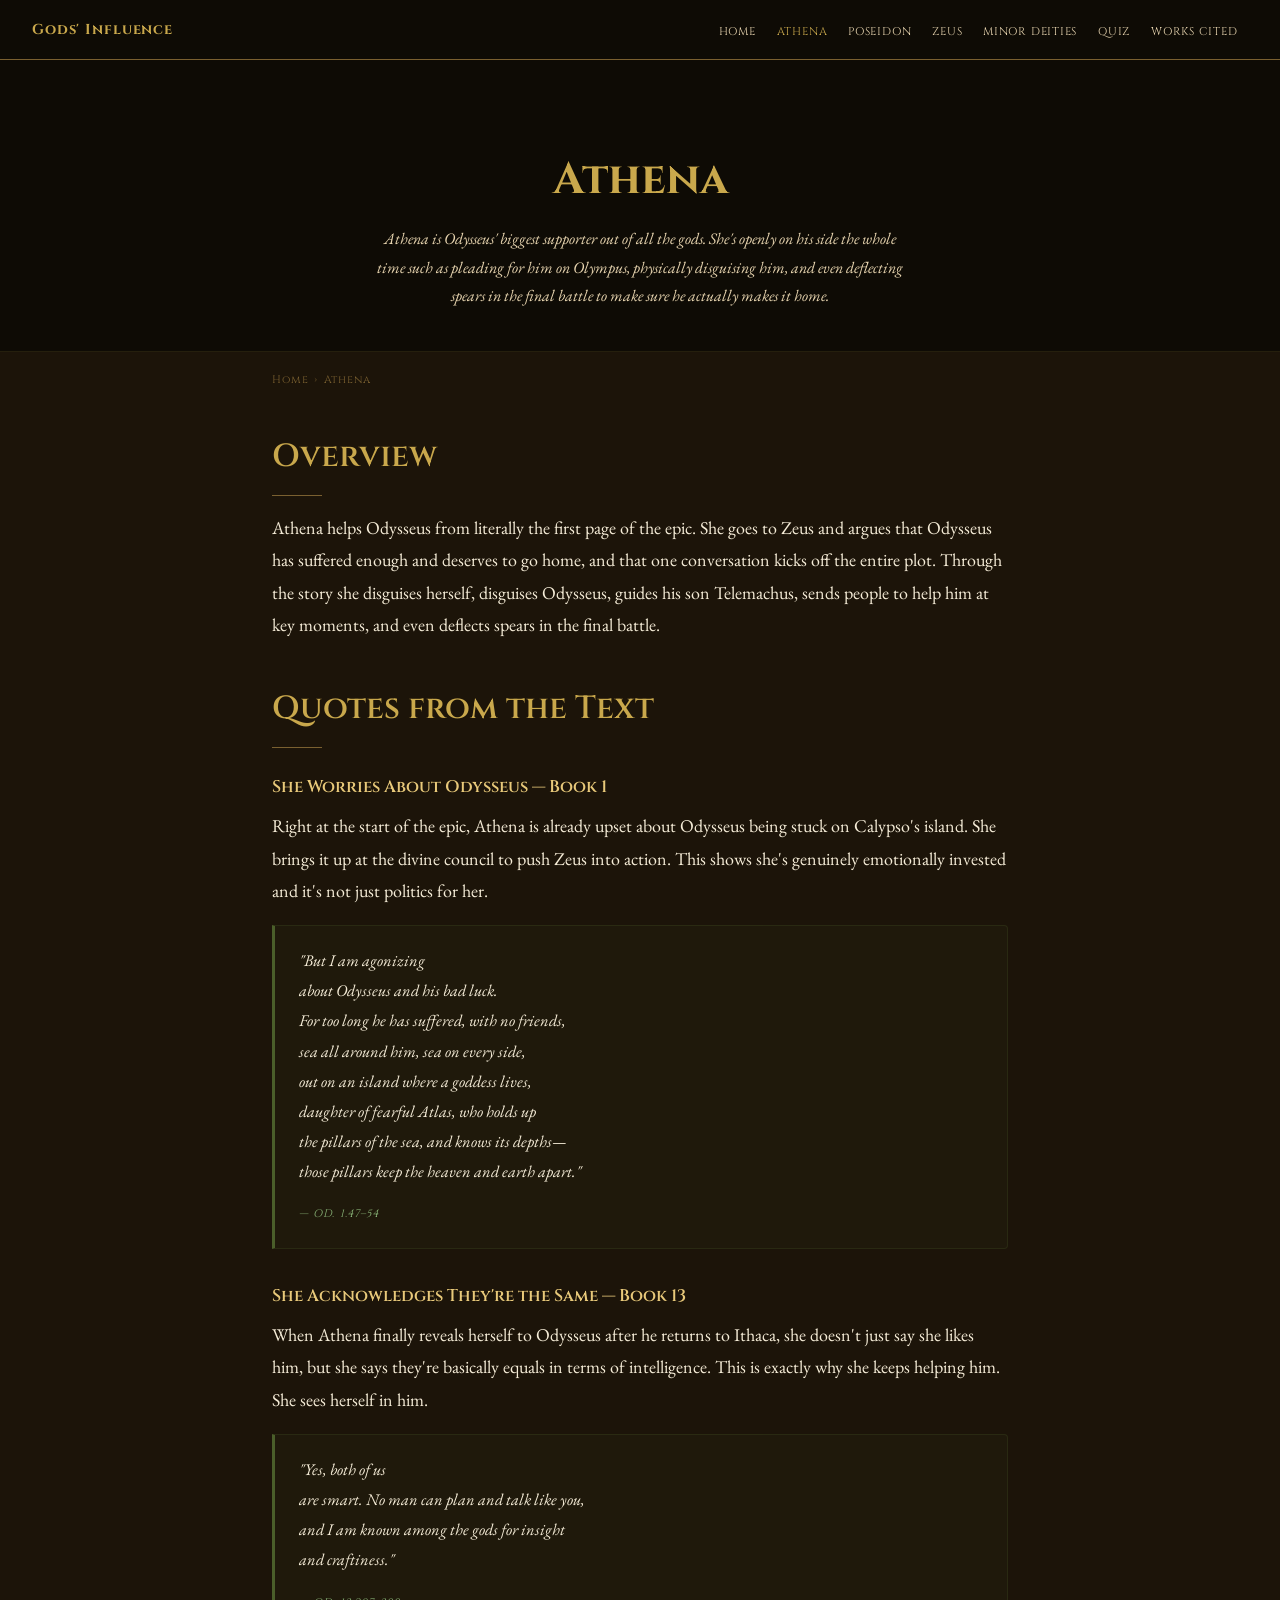
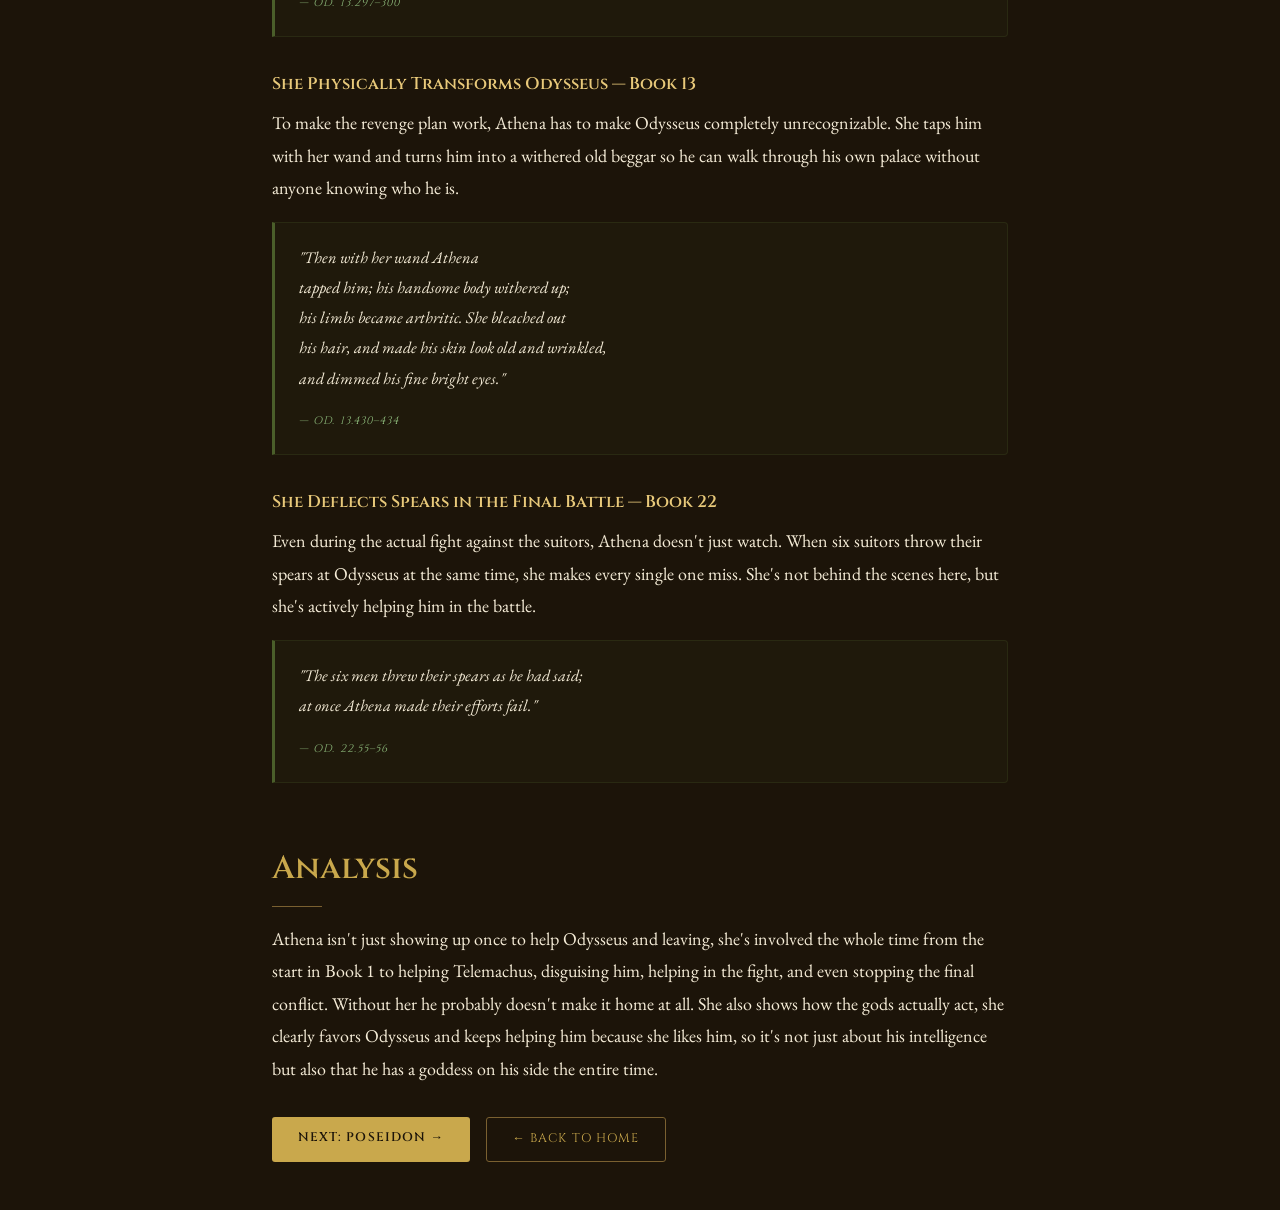
==== commit 1daa9070: "removed dead code" ====
--- a/athena.html
+++ b/athena.html
@@ -17,18 +17,15 @@
       <li><a href="zeus.html">Zeus</a></li>
       <li><a href="minor.html">Minor Deities</a></li>
       <li><a href="quiz.html">Quiz</a></li>
+      <li><a href="works-cited.html">Works Cited</a></li>
     </ul>
   </nav>
 
   <div class="page">
 
     <section class="god-hero">
-      <div class="god-hero-bg" style="background:
-        radial-gradient(ellipse 80% 60% at 50% 20%, rgba(74,94,42,0.35) 0%, transparent 70%),
-        linear-gradient(180deg, #0d0a04 0%, #1a1209 100%);"></div>
       <div class="god-hero-content">
         <h1>Athena</h1>
-        <p class="god-hero-epithet">Goddess of Wisdom, Craft & Strategic Warfare</p>
         <p class="god-hero-desc">
           Athena is Odysseus' biggest supporter out of all the gods. She's openly on his side
           the whole time such as pleading for him on Olympus, physically disguising him, and even
@@ -37,7 +34,11 @@
       </div>
     </section>
 
-    <section class="section fade-in">
+    <div class="breadcrumb">
+      <a href="index.html">Home</a><span>›</span>Athena
+    </div>
+
+    <section class="section">
       <h2>Overview</h2>
       <div class="divider"></div>
       <p>
@@ -47,12 +48,10 @@
         his son Telemachus, sends people to help him at key moments, and even deflects spears in the
         final battle.
       </p>
-      
     </section>
 
     <section class="section" style="padding-top:0;">
-      <p class="section-label">Quotes from the Text</p>
-      <h2>In Her Own Words</h2>
+      <h2>Quotes from the Text</h2>
       <div class="divider"></div>
 
       <h3 style="margin-top:1.5rem;">She Worries About Odysseus — Book 1</h3>
@@ -61,7 +60,7 @@
         Calypso's island. She brings it up at the divine council to push Zeus into action. This
         shows she's genuinely emotionally invested and it's not just politics for her.
       </p>
-      <div class="quote-card">
+      <div class="quote-card qc-athena">
         <blockquote>"But I am agonizing
 about Odysseus and his bad luck.
 For too long he has suffered, with no friends,
@@ -79,7 +78,7 @@
         just say she likes him, but she says they're basically equals in terms of intelligence. This
         is exactly why she keeps helping him. She sees herself in him.
       </p>
-      <div class="quote-card">
+      <div class="quote-card qc-athena">
         <blockquote>"Yes, both of us
 are smart. No man can plan and talk like you,
 and I am known among the gods for insight
@@ -91,9 +90,9 @@
       <p>
         To make the revenge plan work, Athena has to make Odysseus completely unrecognizable.
         She taps him with her wand and turns him into a withered old beggar so he can walk
-        through his own palace without anyone knowing who he is. 
+        through his own palace without anyone knowing who he is.
       </p>
-      <div class="quote-card">
+      <div class="quote-card qc-athena">
         <blockquote>"Then with her wand Athena
 tapped him; his handsome body withered up;
 his limbs became arthritic. She bleached out
@@ -106,9 +105,9 @@
       <p>
         Even during the actual fight against the suitors, Athena doesn't just watch. When six
         suitors throw their spears at Odysseus at the same time, she makes every single one miss.
-        She's not behind the scenes here, but she's actively helping him in the battle. 
+        She's not behind the scenes here, but she's actively helping him in the battle.
       </p>
-      <div class="quote-card">
+      <div class="quote-card qc-athena">
         <blockquote>"The six men threw their spears as he had said;
 at once Athena made their efforts fail."</blockquote>
         <cite>— Od. 22.55–56</cite>
@@ -120,7 +119,7 @@
       <h2>Analysis</h2>
       <div class="divider"></div>
       <p>
-        Athena isn’t just showing up once to help Odysseus and leaving, she’s involved the whole time from the start in Book 1 to helping Telemachus, disguising him, helping in the fight, and even stopping the final conflict. Without her he probably doesn’t make it home at all. She also shows how the gods actually act, she clearly favors Odysseus and keeps helping him because she likes him, so it’s not just about his intelligence but also that he has a goddess on his side the entire time.
+        Athena isn't just showing up once to help Odysseus and leaving, she's involved the whole time from the start in Book 1 to helping Telemachus, disguising him, helping in the fight, and even stopping the final conflict. Without her he probably doesn't make it home at all. She also shows how the gods actually act, she clearly favors Odysseus and keeps helping him because she likes him, so it's not just about his intelligence but also that he has a goddess on his side the entire time.
       </p>
       <div style="margin-top:2rem;display:flex;gap:1rem;flex-wrap:wrap;">
         <a href="poseidon.html" class="btn btn-primary" style="text-decoration:none;">Next: Poseidon →</a>
@@ -130,9 +129,5 @@
 
   </div>
 
-  <footer>
-    <p>Gods' Influence in the Odyssey · C C 303 Intro to Classical Mythology · Spring 2026</p>
-  </footer>
-
 </body>
 </html>
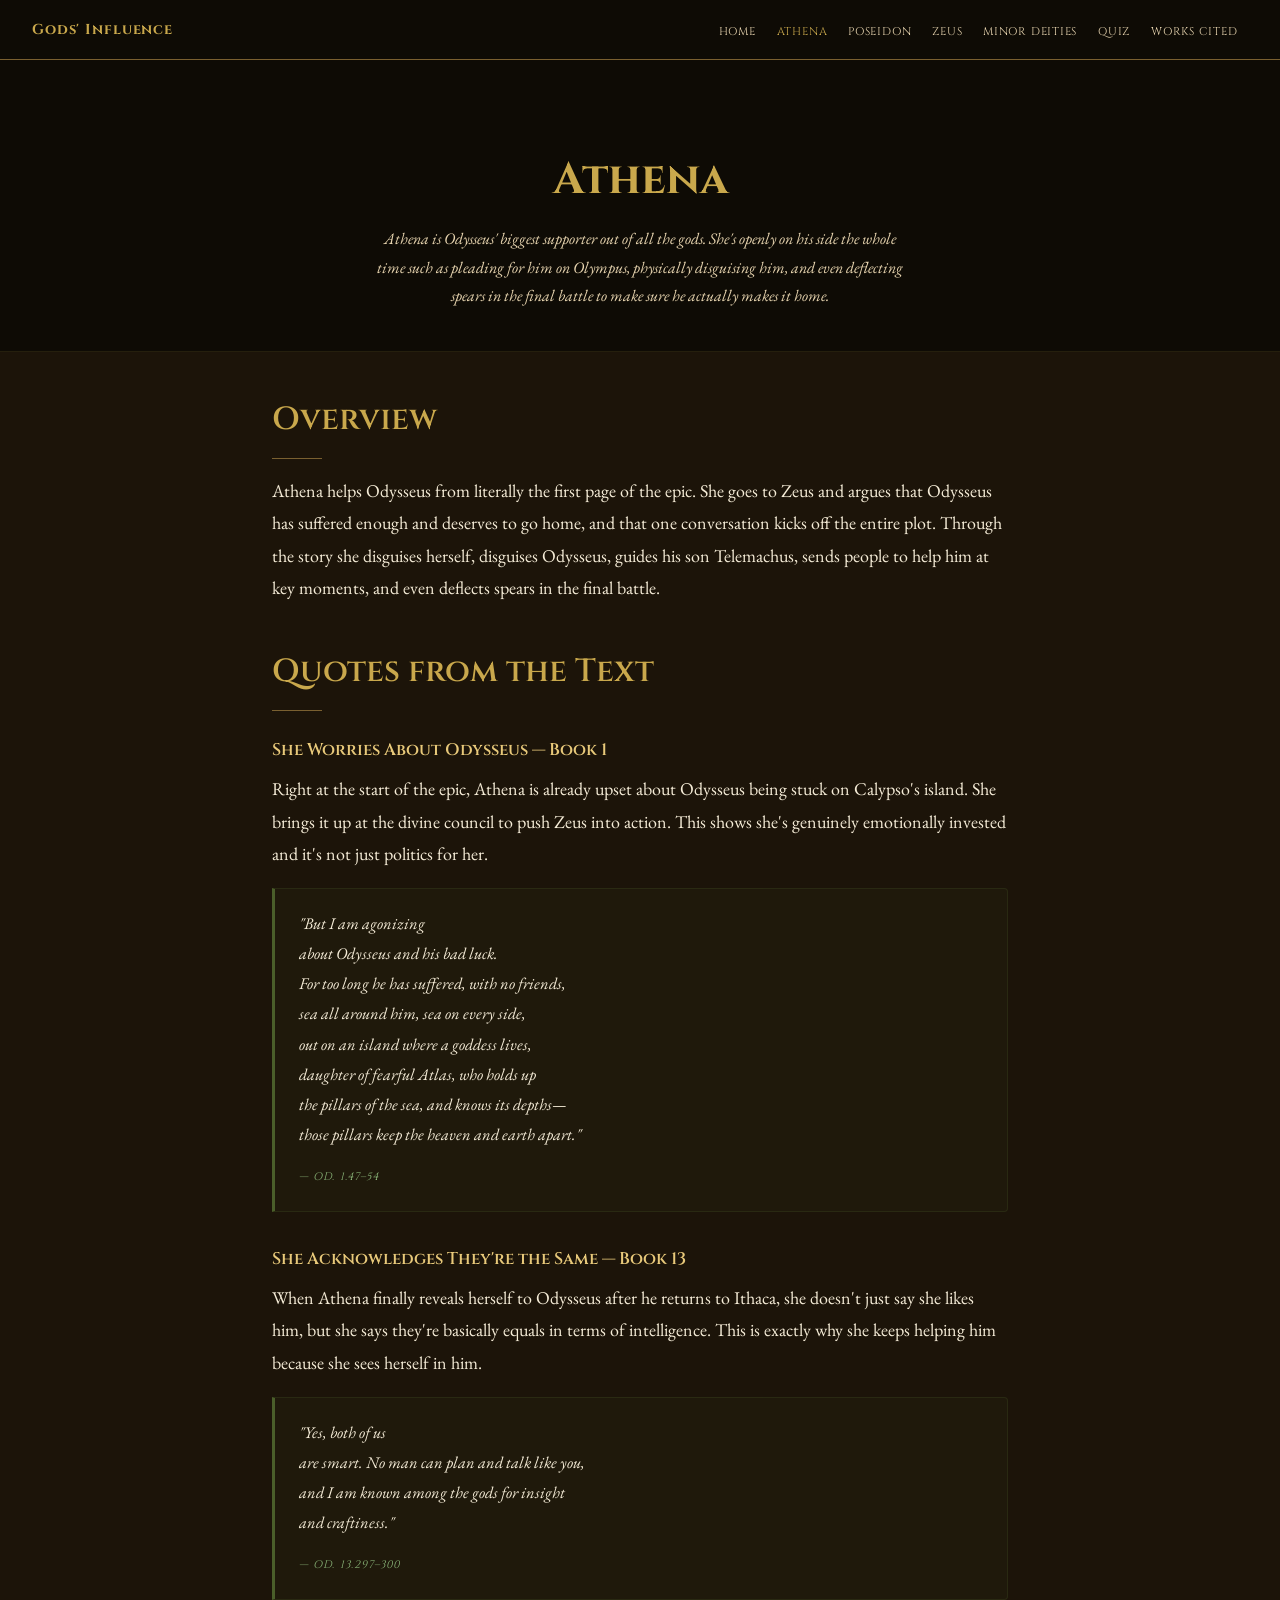
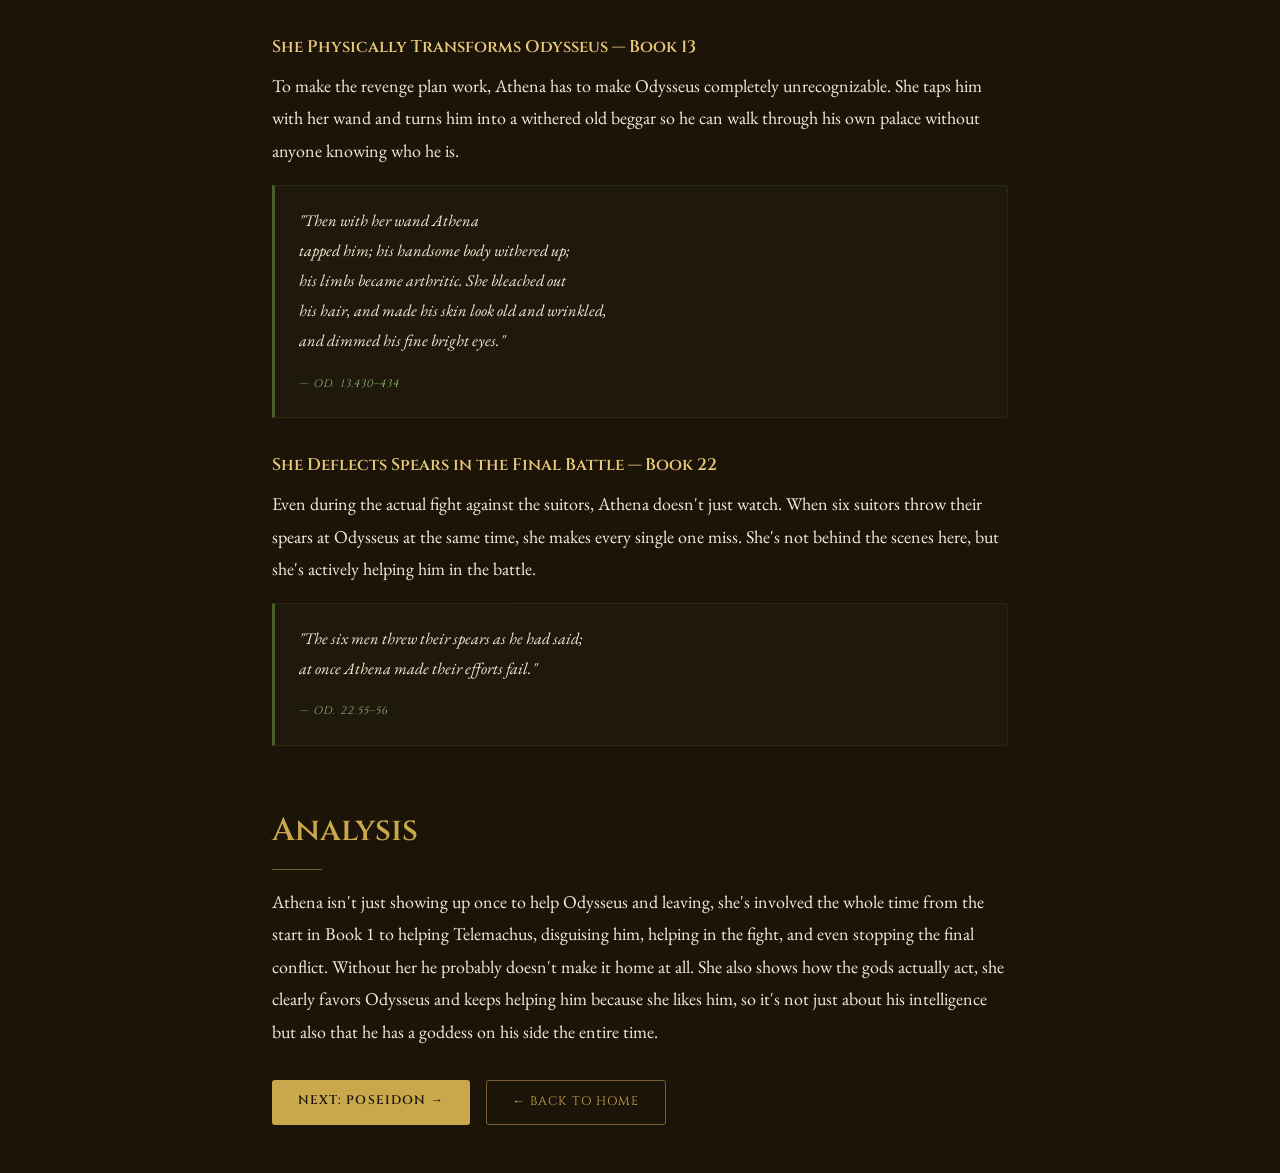
==== commit c4d9f7cd: "some final edits" ====
--- a/athena.html
+++ b/athena.html
@@ -33,10 +33,6 @@
         </p>
       </div>
     </section>
-
-    <div class="breadcrumb">
-      <a href="index.html">Home</a><span>›</span>Athena
-    </div>
 
     <section class="section">
       <h2>Overview</h2>
@@ -76,7 +72,7 @@
       <p>
         When Athena finally reveals herself to Odysseus after he returns to Ithaca, she doesn't
         just say she likes him, but she says they're basically equals in terms of intelligence. This
-        is exactly why she keeps helping him. She sees herself in him.
+        is exactly why she keeps helping him because she sees herself in him.
       </p>
       <div class="quote-card qc-athena">
         <blockquote>"Yes, both of us
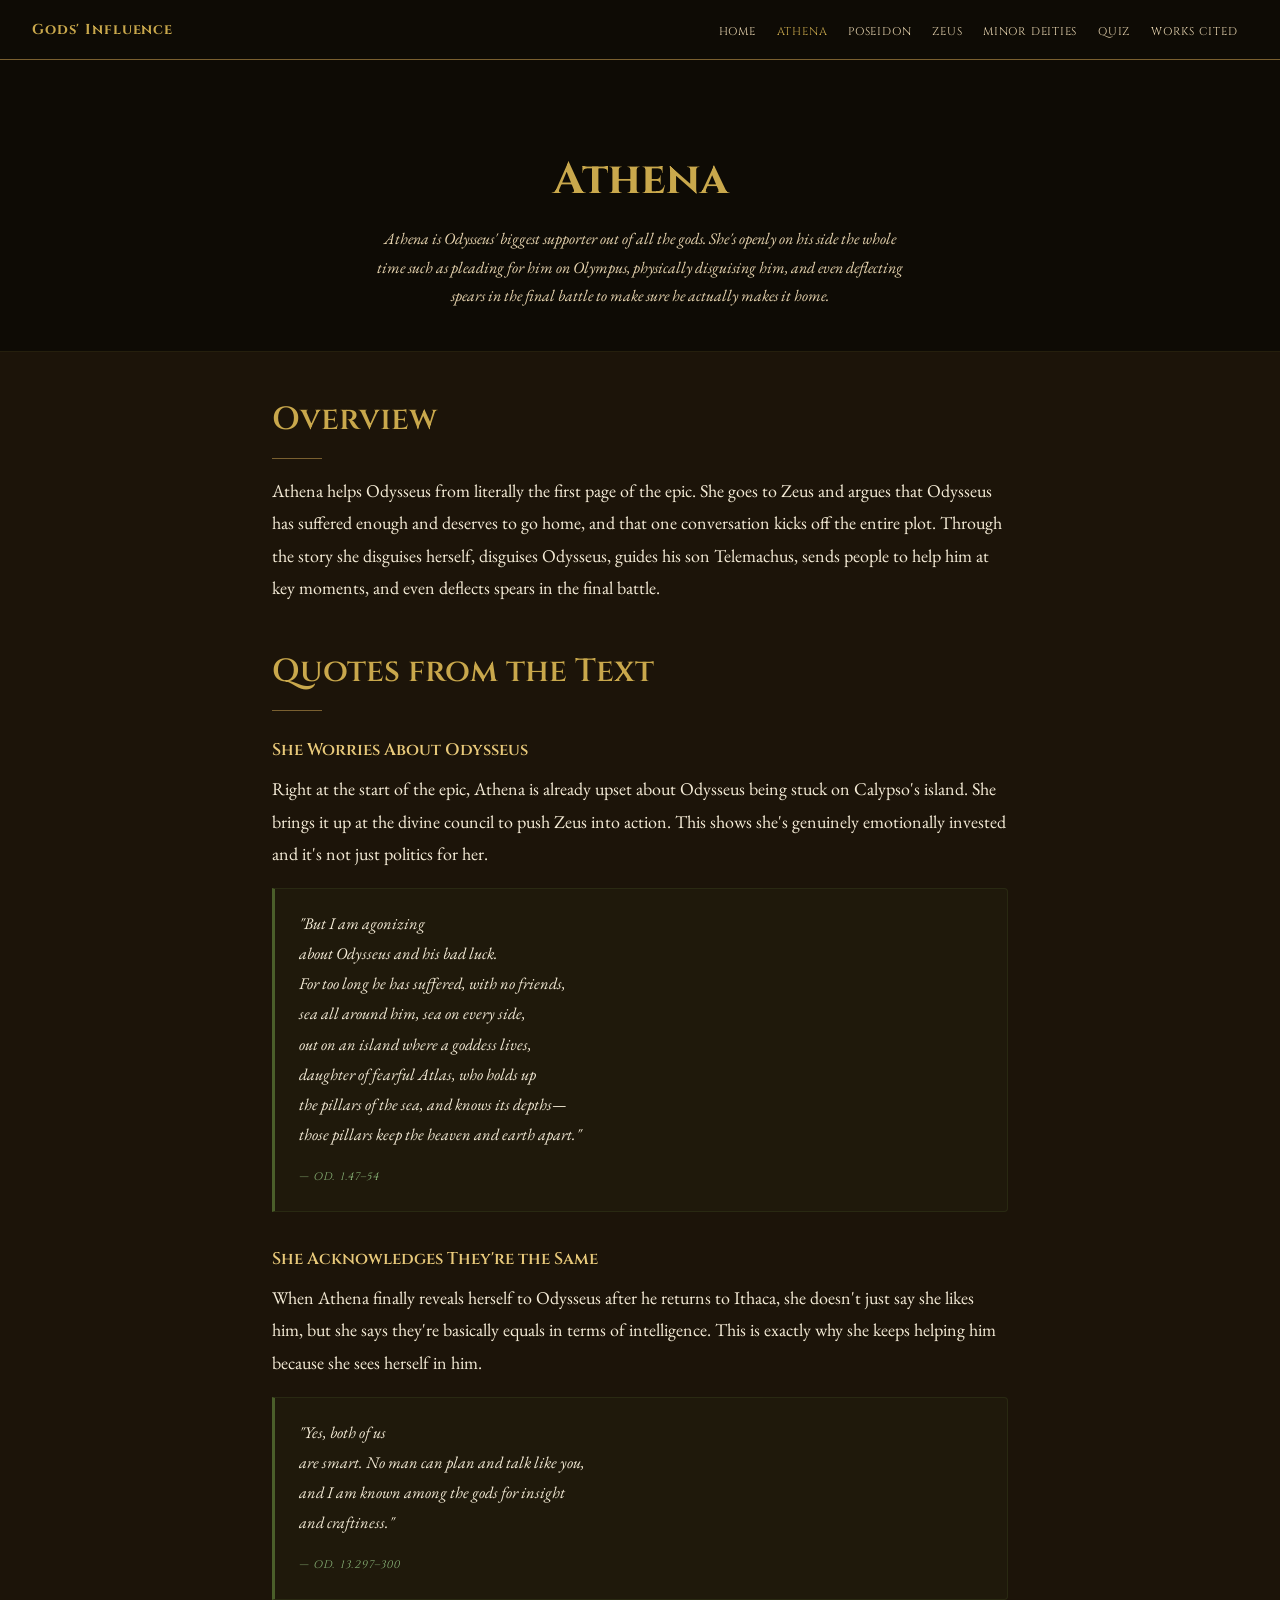
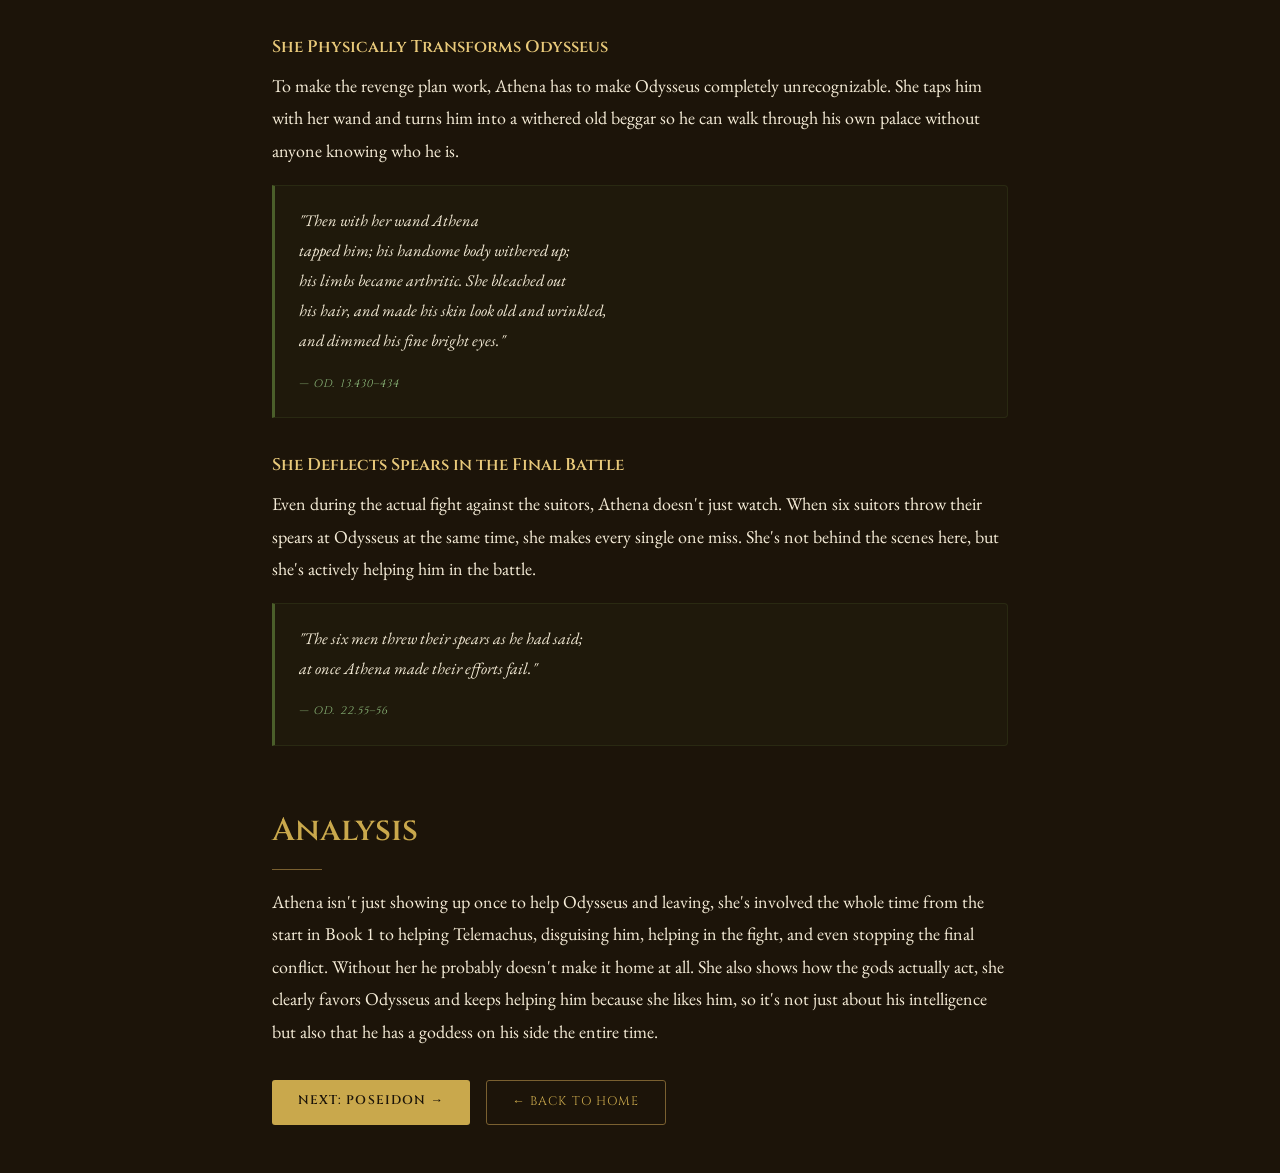
==== commit 0c5da69d: "fixed edits" ====
--- a/athena.html
+++ b/athena.html
@@ -50,7 +50,7 @@
       <h2>Quotes from the Text</h2>
       <div class="divider"></div>
 
-      <h3 style="margin-top:1.5rem;">She Worries About Odysseus — Book 1</h3>
+      <h3 style="margin-top:1.5rem;">She Worries About Odysseus</h3>
       <p>
         Right at the start of the epic, Athena is already upset about Odysseus being stuck on
         Calypso's island. She brings it up at the divine council to push Zeus into action. This
@@ -68,7 +68,7 @@
         <cite>— Od. 1.47–54</cite>
       </div>
 
-      <h3 style="margin-top:2rem;">She Acknowledges They're the Same — Book 13</h3>
+      <h3 style="margin-top:2rem;">She Acknowledges They're the Same</h3>
       <p>
         When Athena finally reveals herself to Odysseus after he returns to Ithaca, she doesn't
         just say she likes him, but she says they're basically equals in terms of intelligence. This
@@ -82,7 +82,7 @@
         <cite>— Od. 13.297–300</cite>
       </div>
 
-      <h3 style="margin-top:2rem;">She Physically Transforms Odysseus — Book 13</h3>
+      <h3 style="margin-top:2rem;">She Physically Transforms Odysseus</h3>
       <p>
         To make the revenge plan work, Athena has to make Odysseus completely unrecognizable.
         She taps him with her wand and turns him into a withered old beggar so he can walk
@@ -97,7 +97,7 @@
         <cite>— Od. 13.430–434</cite>
       </div>
 
-      <h3 style="margin-top:2rem;">She Deflects Spears in the Final Battle — Book 22</h3>
+      <h3 style="margin-top:2rem;">She Deflects Spears in the Final Battle</h3>
       <p>
         Even during the actual fight against the suitors, Athena doesn't just watch. When six
         suitors throw their spears at Odysseus at the same time, she makes every single one miss.
--- a/style.css
+++ b/style.css
@@ -359,9 +359,6 @@
   letter-spacing: 0.07em;
 }
 
-.progress-bar { flex: 1; height: 2px; background: rgba(201,168,76,0.12); border-radius: 1px; overflow: hidden; }
-.progress-fill { height: 100%; background: var(--gold-dim); transition: width 0.35s ease; }
-
 .quiz-question-card {
   background: var(--ink-mid);
   border: 1px solid rgba(201,168,76,0.15);
@@ -416,7 +413,13 @@
 
 .quiz-nav { display: flex; justify-content: flex-end; margin-top: 1.25rem; }
 
-/* SCORE CARD */
+.review-card {
+  border: 1px solid var(--gold-dim);
+  padding: 1rem;
+  margin-bottom: 1rem;
+  border-radius: 4px;
+}
+
 .score-card {
   text-align: center;
   padding: 2.25rem 2rem;
@@ -433,7 +436,6 @@
 .score-stat { background: rgba(201,168,76,0.04); border: 1px solid rgba(201,168,76,0.12); border-radius: 3px; padding: 0.6rem 1.25rem; font-family: 'Cinzel', serif; font-size: 0.75rem; color: var(--parchment-dark); }
 .score-stat strong { display: block; font-size: 1.3rem; color: var(--gold); }
 
-/* FOOTER */
 footer {
   border-top: 1px solid rgba(201,168,76,0.1);
   padding: 1.75rem 2rem;
@@ -447,7 +449,6 @@
 
 .fade-in { opacity: 1; }
 
-/* RESPONSIVE */
 @media (max-width: 640px) {
   nav { padding: 0 1rem; }
   .nav-brand { font-size: 0.78rem; }
